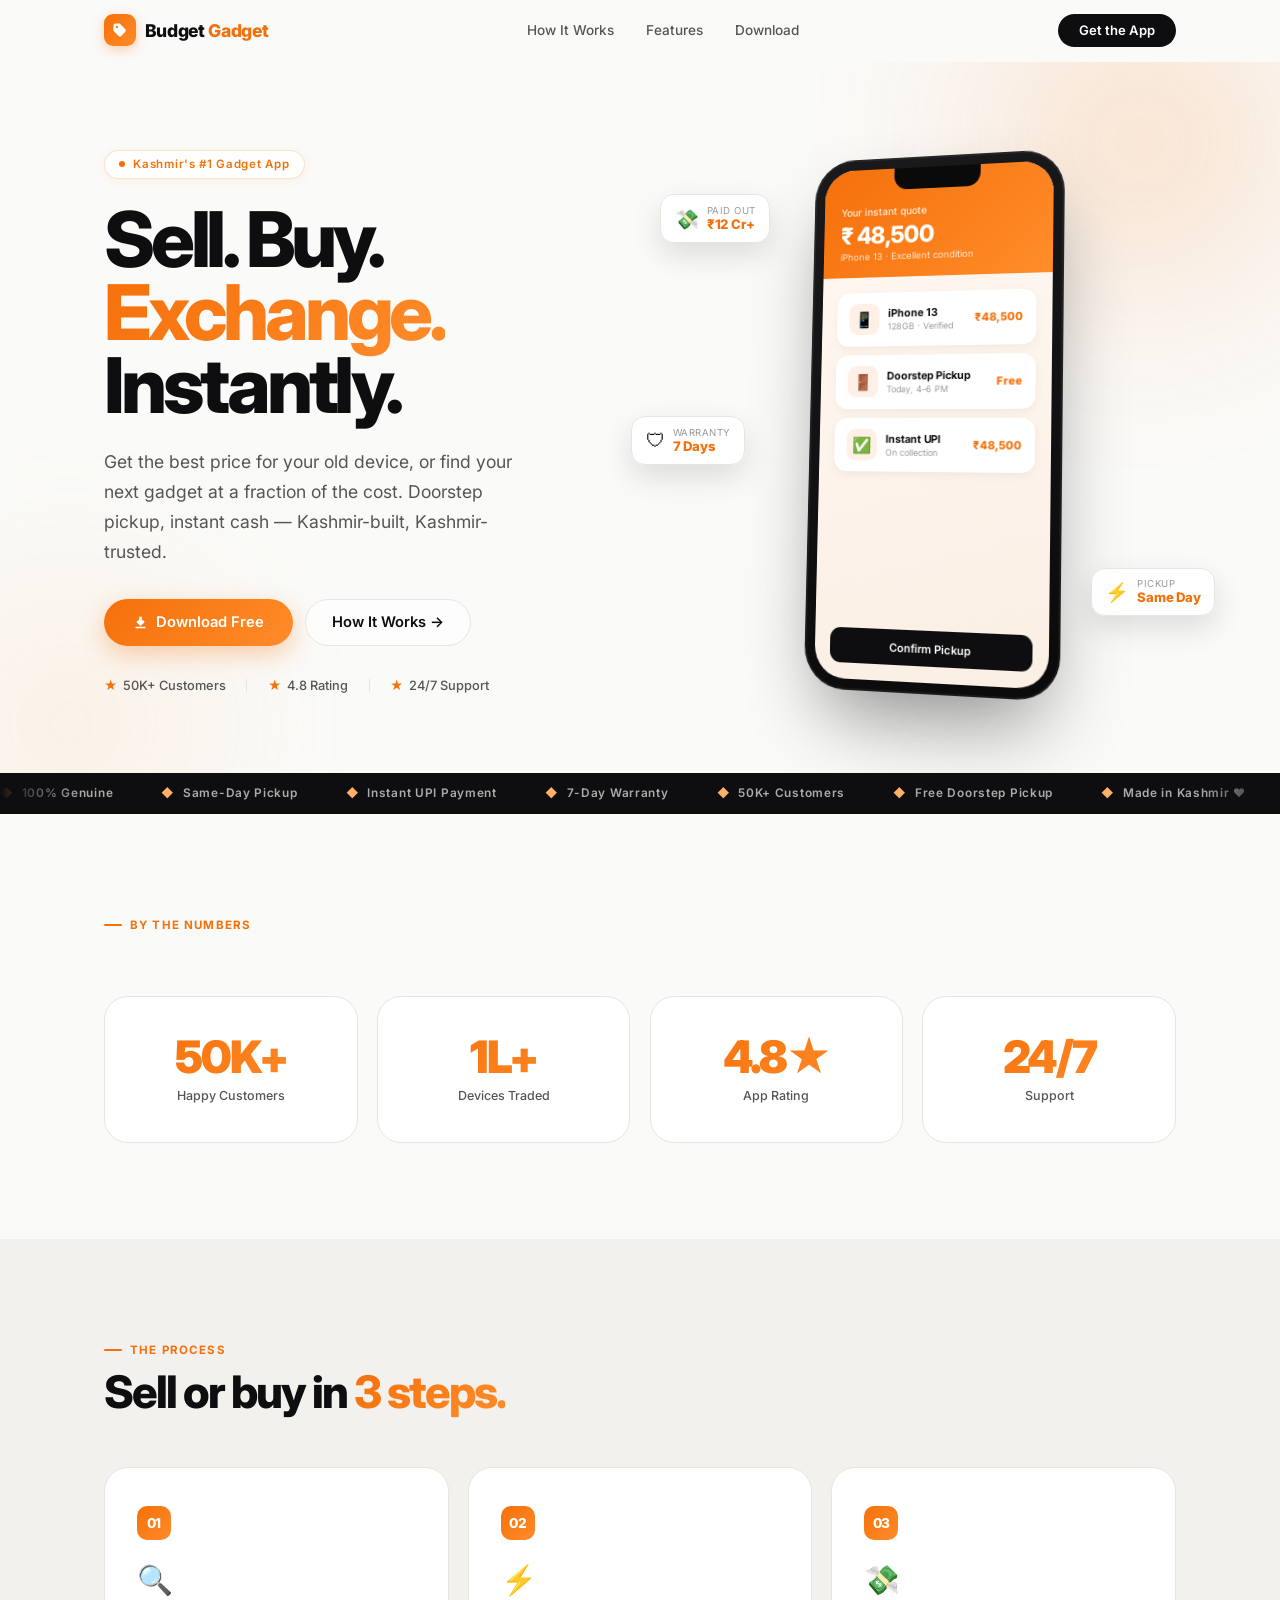
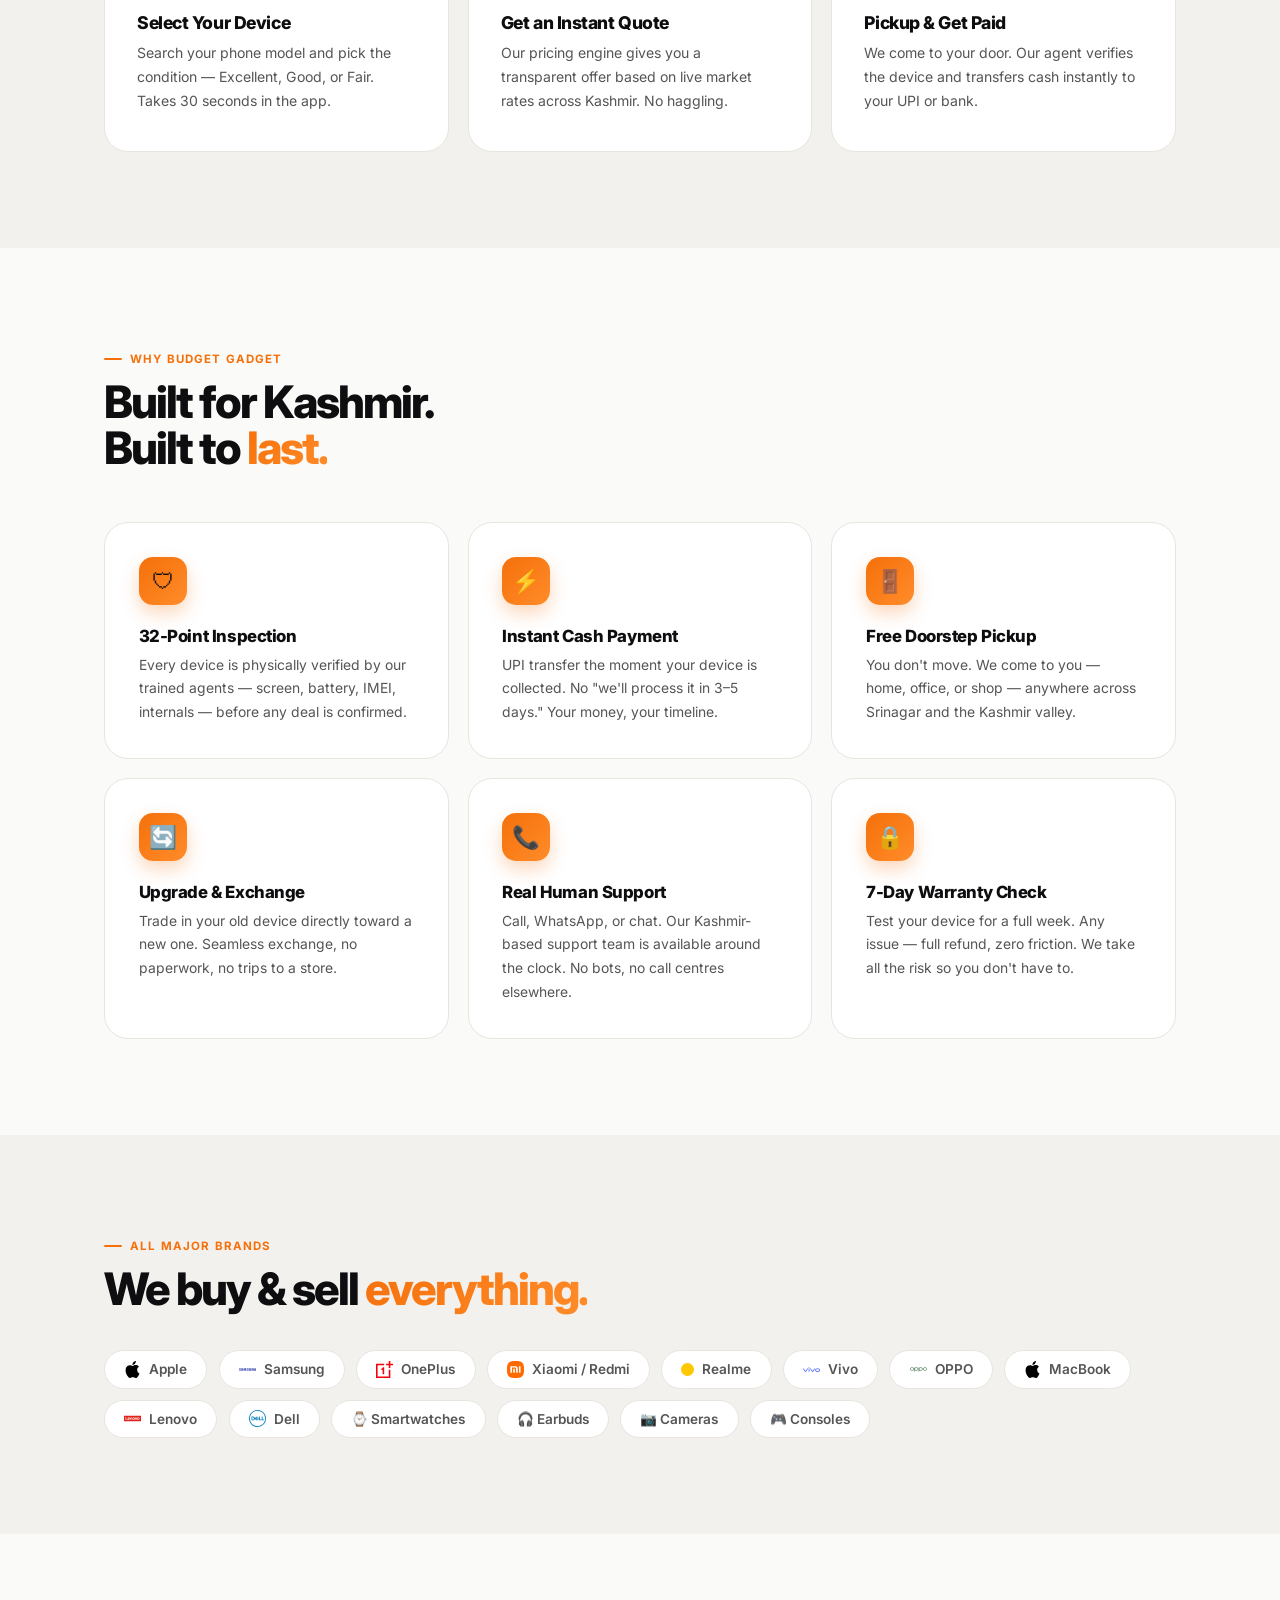
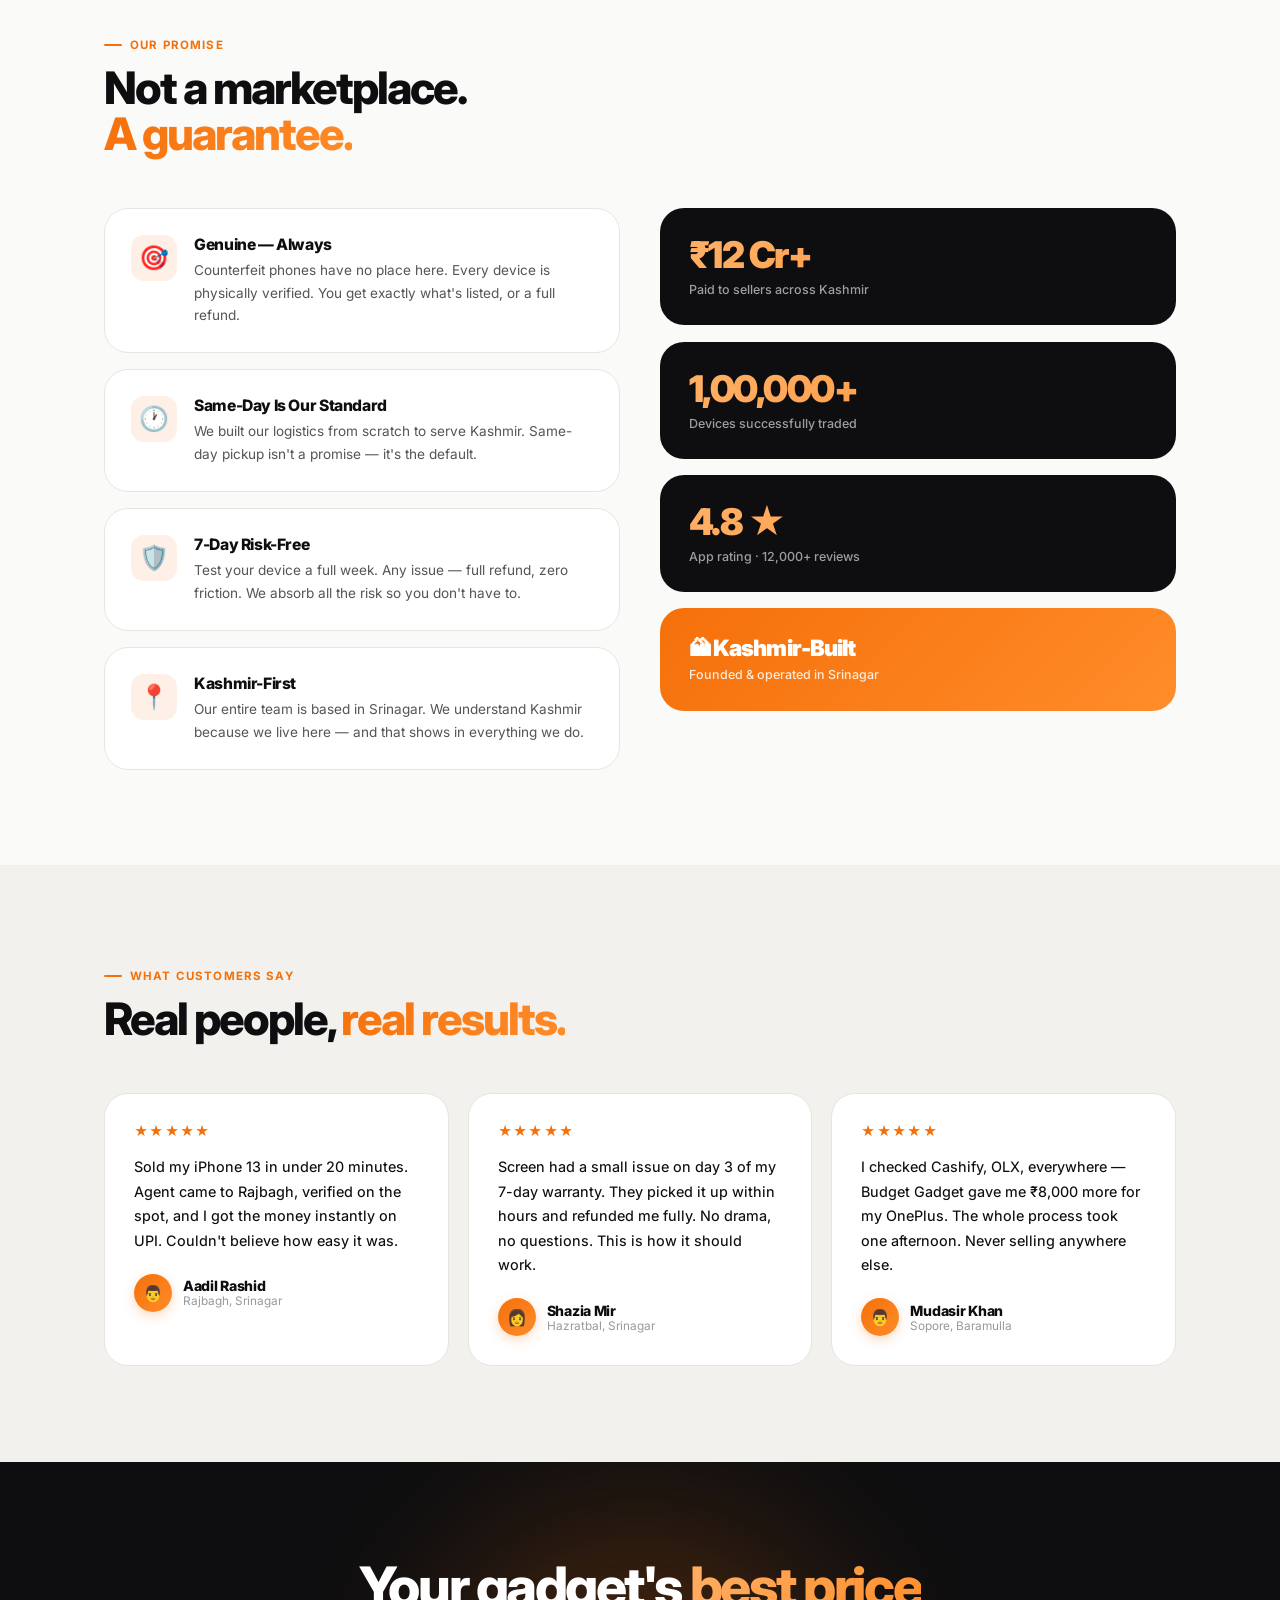
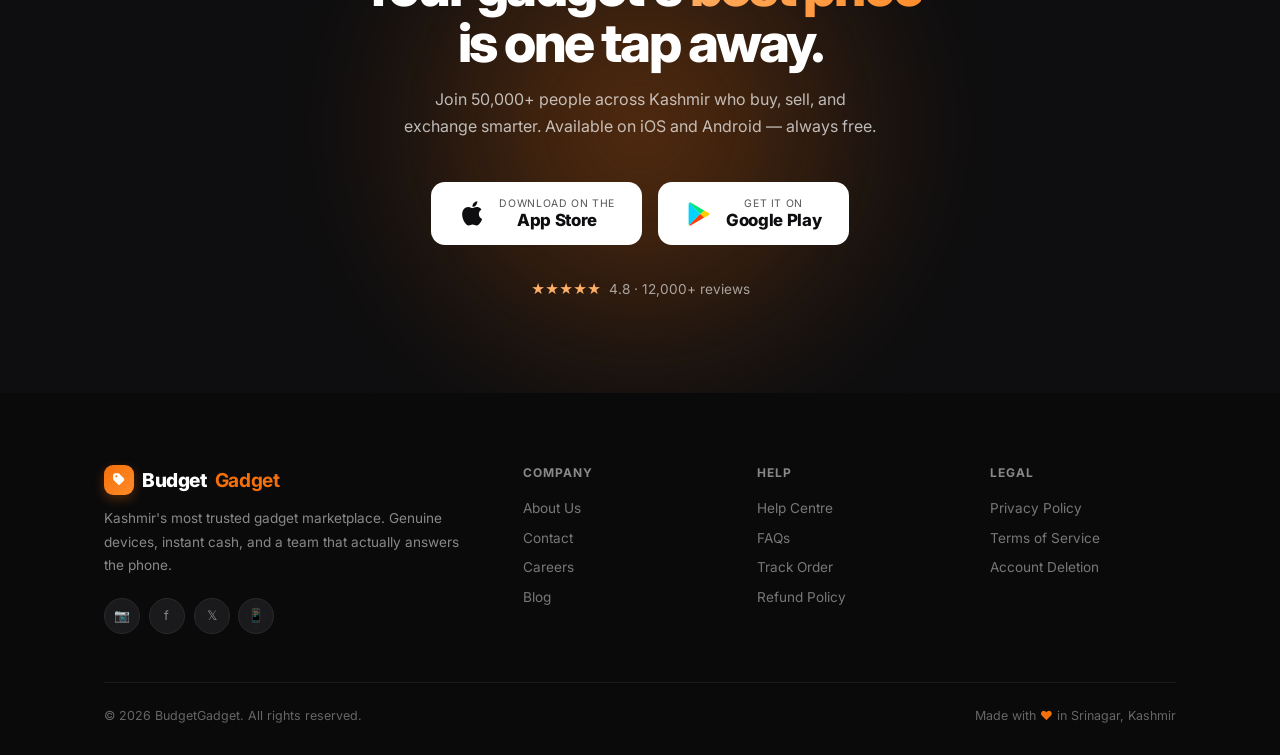
==== index.html @ bf1ef0fe "Add official brand logos to brands section Replace emoji with self-hosted Simple Icons SVGs (officia" ====
<!DOCTYPE html>
<html lang="en">
<head>
<meta charset="UTF-8">
<meta name="viewport" content="width=device-width, initial-scale=1.0">
<title>Budget Gadget — Kashmir's Gadget Marketplace</title>
<link rel="icon" type="image/svg+xml" href="images/logo.svg">
<link rel="preconnect" href="https://fonts.googleapis.com">
<link rel="preconnect" href="https://fonts.gstatic.com" crossorigin>
<link href="https://fonts.googleapis.com/css2?family=Inter:wght@400;500;600;700;800;900&display=swap" rel="stylesheet">
<style>
*,*::before,*::after{margin:0;padding:0;box-sizing:border-box}
:root{
  --o:#F5700A;
  --o2:#FF8C2A;
  --o3:#FFB066;
  --od:rgba(245,112,10,.1);
  --ob:rgba(245,112,10,.2);
  --bg:#FAFAF8;
  --bg2:#F3F1ED;
  --ink:#0E0E10;
  --mid:#555;
  --dim:#999;
  --line:#E8E5E0;
  --white:#fff;
  --r:16px;
  --r-lg:24px;
  --grad:linear-gradient(135deg,#F5700A 0%,#FF8C2A 100%);
  --ease:cubic-bezier(.16,1,.3,1);
}
html{scroll-behavior:smooth}
body{font-family:-apple-system,BlinkMacSystemFont,'Inter','SF Pro Display',sans-serif;background:var(--bg);color:var(--ink);-webkit-font-smoothing:antialiased;text-rendering:optimizeLegibility;overflow-x:hidden}

/* SCROLL PROGRESS */
.progress{position:fixed;top:0;left:0;height:2.5px;width:0;background:var(--grad);z-index:300;transition:width .1s linear}

/* NAV */
nav{position:sticky;top:0;z-index:100;background:rgba(250,250,248,.7);backdrop-filter:blur(20px) saturate(180%);-webkit-backdrop-filter:blur(20px) saturate(180%);border-bottom:1px solid transparent;padding:.85rem 0;transition:border-color .3s,background .3s}
nav.scrolled{border-bottom-color:var(--line);background:rgba(250,250,248,.85)}
.nw{max-width:1120px;margin:0 auto;padding:0 1.5rem;display:flex;align-items:center;justify-content:space-between}
.logo{display:flex;align-items:center;gap:.55rem;text-decoration:none}
.logo-box{width:32px;height:32px;background:var(--grad);border-radius:9px;display:flex;align-items:center;justify-content:center;box-shadow:0 4px 12px rgba(245,112,10,.3);transition:transform .4s var(--ease)}
.logo:hover .logo-box{transform:rotate(-10deg) scale(1.05)}
.logo-box svg{width:19px;height:19px;fill:#fff;fill-rule:evenodd}
.logo-name{font-size:1.1rem;font-weight:800;letter-spacing:-.02em;color:var(--ink)}
.logo-name b{color:var(--o);font-weight:800}
.nl{display:flex;align-items:center;gap:2rem}
.nl a{font-size:.85rem;font-weight:500;color:var(--mid);text-decoration:none;transition:color .2s;position:relative}
.nl a::after{content:'';position:absolute;left:0;bottom:-4px;width:0;height:2px;background:var(--o);border-radius:2px;transition:width .3s var(--ease)}
.nl a:hover{color:var(--ink)}
.nl a:hover::after{width:100%}
.nav-btn{font-size:.82rem;font-weight:600;padding:.55rem 1.3rem;border-radius:50px;background:var(--ink);color:#fff;text-decoration:none;transition:transform .25s var(--ease),box-shadow .25s}
.nav-btn:hover{transform:translateY(-2px);box-shadow:0 8px 20px rgba(0,0,0,.18)}

/* HERO */
.hero-section{position:relative;overflow:hidden}
.glow{position:absolute;border-radius:50%;filter:blur(80px);opacity:.5;z-index:0;pointer-events:none}
.glow-1{width:480px;height:480px;background:radial-gradient(circle,rgba(245,112,10,.45),transparent 70%);top:-160px;right:-100px;animation:float1 14s ease-in-out infinite}
.glow-2{width:380px;height:380px;background:radial-gradient(circle,rgba(255,176,102,.4),transparent 70%);bottom:-140px;left:-120px;animation:float2 18s ease-in-out infinite}
@keyframes float1{0%,100%{transform:translate(0,0)}50%{transform:translate(-40px,40px)}}
@keyframes float2{0%,100%{transform:translate(0,0)}50%{transform:translate(40px,-30px)}}
.hero{position:relative;z-index:1;max-width:1120px;margin:0 auto;padding:5.5rem 1.5rem 5rem;display:grid;grid-template-columns:1.05fr .95fr;gap:3rem;align-items:center}
.h-tag{display:inline-flex;align-items:center;gap:.5rem;font-size:.72rem;font-weight:600;letter-spacing:.06em;color:var(--o);background:rgba(255,255,255,.7);border:1px solid var(--ob);padding:.4rem .9rem;border-radius:50px;margin-bottom:1.6rem;backdrop-filter:blur(8px);box-shadow:0 2px 10px rgba(245,112,10,.08)}
.h-dot{width:6px;height:6px;border-radius:50%;background:var(--o);box-shadow:0 0 0 0 rgba(245,112,10,.5);animation:pulse 2s infinite}
@keyframes pulse{0%{box-shadow:0 0 0 0 rgba(245,112,10,.5)}70%{box-shadow:0 0 0 8px rgba(245,112,10,0)}100%{box-shadow:0 0 0 0 rgba(245,112,10,0)}}
h1{font-size:clamp(2.8rem,6vw,4.8rem);font-weight:800;letter-spacing:-.055em;line-height:.95;margin-bottom:1.5rem}
h1 .gr{background:var(--grad);-webkit-background-clip:text;background-clip:text;-webkit-text-fill-color:transparent}
.h-sub{font-size:1.1rem;color:var(--mid);line-height:1.7;max-width:430px;margin-bottom:2rem}
.h-btns{display:flex;gap:.8rem;flex-wrap:wrap}
.btn-p{display:inline-flex;align-items:center;gap:.5rem;font-size:.92rem;font-weight:600;padding:.85rem 1.8rem;border-radius:50px;background:var(--grad);color:#fff;text-decoration:none;box-shadow:0 8px 24px rgba(245,112,10,.32);transition:transform .25s var(--ease),box-shadow .25s}
.btn-p:hover{transform:translateY(-3px);box-shadow:0 14px 32px rgba(245,112,10,.42)}
.btn-s{display:inline-flex;align-items:center;gap:.5rem;font-size:.92rem;font-weight:600;padding:.85rem 1.6rem;border-radius:50px;background:rgba(255,255,255,.7);color:var(--ink);text-decoration:none;border:1px solid var(--line);transition:transform .25s var(--ease),border-color .25s}
.btn-s:hover{transform:translateY(-3px);border-color:var(--o)}
.h-trust{display:flex;align-items:center;gap:1.3rem;margin-top:2rem;flex-wrap:wrap}
.ht{font-size:.8rem;color:var(--mid);display:flex;align-items:center;gap:.35rem;font-weight:500}
.ht-star{color:var(--o)}
.ht-sep{width:1px;height:13px;background:var(--line)}

/* HERO PHONE */
.phone-wrap{position:relative;display:flex;justify-content:center;perspective:1200px}
.phone{position:relative;width:260px;height:540px;background:linear-gradient(160deg,#1a1a1c,#0a0a0b);border-radius:42px;padding:11px;box-shadow:0 40px 80px -20px rgba(0,0,0,.45),0 0 0 2px rgba(255,255,255,.06) inset;transform:rotateY(-14deg) rotateX(4deg);transition:transform .5s var(--ease)}
.phone-wrap:hover .phone{transform:rotateY(-6deg) rotateX(2deg)}
.phone-screen{width:100%;height:100%;background:linear-gradient(165deg,#FFF8F2,#FBEFE4);border-radius:32px;overflow:hidden;display:flex;flex-direction:column;position:relative}
.notch{position:absolute;top:0;left:50%;transform:translateX(-50%);width:90px;height:22px;background:#0a0a0b;border-radius:0 0 14px 14px;z-index:3}
.ps-top{padding:2.4rem 1.1rem 1rem;background:var(--grad);color:#fff}
.ps-hello{font-size:.65rem;opacity:.85;font-weight:500}
.ps-bal{font-size:1.5rem;font-weight:800;letter-spacing:-.03em;margin-top:.15rem}
.ps-sub{font-size:.6rem;opacity:.8;margin-top:.15rem}
.ps-body{padding:1rem;display:flex;flex-direction:column;gap:.6rem;flex:1}
.ps-card{background:#fff;border-radius:13px;padding:.7rem .8rem;display:flex;align-items:center;gap:.6rem;box-shadow:0 3px 10px rgba(0,0,0,.05)}
.ps-ico{width:32px;height:32px;border-radius:9px;background:var(--od);display:flex;align-items:center;justify-content:center;font-size:1rem;flex-shrink:0}
.ps-line{flex:1}
.ps-l1{font-size:.68rem;font-weight:700;letter-spacing:-.01em}
.ps-l2{font-size:.56rem;color:var(--dim);margin-top:1px}
.ps-amt{font-size:.7rem;font-weight:800;color:var(--o)}
.ps-btn{margin-top:auto;background:var(--ink);color:#fff;text-align:center;padding:.65rem;border-radius:11px;font-size:.7rem;font-weight:600}
/* floating chips */
.fchip{position:absolute;background:rgba(255,255,255,.9);backdrop-filter:blur(10px);border:1px solid var(--line);border-radius:14px;padding:.6rem .85rem;display:flex;align-items:center;gap:.5rem;box-shadow:0 12px 30px rgba(0,0,0,.12);z-index:2}
.fc-ico2{font-size:1.2rem}
.fc-lbl{font-size:.6rem;color:var(--dim);text-transform:uppercase;letter-spacing:.05em}
.fc-val{font-size:.82rem;font-weight:800;letter-spacing:-.02em;color:var(--o)}
.fchip-1{top:8%;left:-6%;animation:bob 5s ease-in-out infinite}
.fchip-2{bottom:14%;right:-8%;animation:bob 5s ease-in-out infinite .8s}
.fchip-3{bottom:42%;left:-12%;animation:bob 6s ease-in-out infinite 1.4s}
@keyframes bob{0%,100%{transform:translateY(0)}50%{transform:translateY(-10px)}}

/* MARQUEE STRIP */
.div-strip{background:var(--ink);padding:.85rem 0;overflow:hidden;position:relative}
.div-strip::before,.div-strip::after{content:'';position:absolute;top:0;width:80px;height:100%;z-index:2}
.div-strip::before{left:0;background:linear-gradient(90deg,var(--ink),transparent)}
.div-strip::after{right:0;background:linear-gradient(-90deg,var(--ink),transparent)}
.ds-inner{display:flex;gap:3rem;width:max-content;animation:mq 28s linear infinite}
.ds-item{font-size:.74rem;font-weight:600;letter-spacing:.06em;color:rgba(255,255,255,.65);white-space:nowrap;display:flex;align-items:center;gap:.5rem}
.ds-item b{color:var(--o3)}
@keyframes mq{from{transform:translateX(0)}to{transform:translateX(-50%)}}

/* SECTIONS */
.wrap{max-width:1120px;margin:0 auto;padding:0 1.5rem}
.section{padding:6rem 0}
.s-alt{background:var(--bg2)}
.s-label{font-size:.72rem;font-weight:700;letter-spacing:.1em;text-transform:uppercase;color:var(--o);display:inline-flex;align-items:center;gap:.5rem;margin-bottom:.8rem}
.s-label::before{content:'';width:18px;height:2px;background:var(--o);border-radius:2px}
h2{font-size:clamp(2rem,3.5vw,3rem);font-weight:800;letter-spacing:-.045em;line-height:1.03}
h2 .gr{background:var(--grad);-webkit-background-clip:text;background-clip:text;-webkit-text-fill-color:transparent}

/* HOW */
.how-grid{display:grid;grid-template-columns:repeat(3,1fr);gap:1.2rem;margin-top:3.2rem}
.how-cell{background:var(--white);padding:2.4rem 2rem;border-radius:var(--r-lg);border:1px solid var(--line);position:relative;overflow:hidden;transition:transform .4s var(--ease),box-shadow .4s}
.how-cell::after{content:'';position:absolute;inset:0;border-radius:var(--r-lg);padding:1px;background:var(--grad);-webkit-mask:linear-gradient(#fff 0 0) content-box,linear-gradient(#fff 0 0);-webkit-mask-composite:xor;mask-composite:exclude;opacity:0;transition:opacity .4s}
.how-cell:hover{transform:translateY(-6px);box-shadow:0 24px 50px -18px rgba(0,0,0,.18)}
.how-cell:hover::after{opacity:1}
.hc-num{font-size:.85rem;font-weight:800;color:#fff;background:var(--grad);width:34px;height:34px;border-radius:10px;display:flex;align-items:center;justify-content:center;margin-bottom:1.4rem;letter-spacing:-.02em}
.hc-ico{font-size:1.8rem;margin-bottom:.9rem;display:block}
.hc-title{font-size:1.1rem;font-weight:800;margin-bottom:.5rem;letter-spacing:-.025em}
.hc-desc{font-size:.88rem;color:var(--mid);line-height:1.7}

/* FEATURES */
.feat-grid{display:grid;grid-template-columns:repeat(3,1fr);gap:1.2rem;margin-top:3.2rem}
.feat-cell{background:var(--white);padding:2.1rem;border-radius:var(--r-lg);border:1px solid var(--line);transition:transform .4s var(--ease),box-shadow .4s,border-color .3s}
.feat-cell:hover{transform:translateY(-6px);box-shadow:0 24px 50px -18px rgba(0,0,0,.16);border-color:var(--ob)}
.fc-ico{width:48px;height:48px;border-radius:14px;background:var(--grad);display:flex;align-items:center;justify-content:center;font-size:1.4rem;margin-bottom:1.3rem;box-shadow:0 8px 18px rgba(245,112,10,.28);transition:transform .4s var(--ease)}
.feat-cell:hover .fc-ico{transform:scale(1.1) rotate(-6deg)}
.fc-title{font-size:1.05rem;font-weight:800;margin-bottom:.5rem;letter-spacing:-.025em}
.fc-desc{font-size:.87rem;color:var(--mid);line-height:1.7}

/* STATS */
.stats-row{display:grid;grid-template-columns:repeat(4,1fr);gap:1.2rem;margin-top:3.2rem}
.stat{background:var(--white);padding:2.4rem 1.5rem;text-align:center;border-radius:var(--r-lg);border:1px solid var(--line);transition:transform .4s var(--ease),box-shadow .4s}
.stat:hover{transform:translateY(-5px);box-shadow:0 20px 44px -18px rgba(0,0,0,.16)}
.stat-n{font-size:2.8rem;font-weight:900;letter-spacing:-.05em;background:var(--grad);-webkit-background-clip:text;background-clip:text;-webkit-text-fill-color:transparent;display:block;line-height:1}
.stat-l{font-size:.78rem;color:var(--mid);font-weight:500;margin-top:.5rem;display:block}

/* BRANDS */
.brands-wrap{display:flex;flex-wrap:wrap;gap:.7rem;margin-top:2.4rem}
.br{display:inline-flex;align-items:center;gap:.5rem;font-size:.85rem;font-weight:600;padding:.6rem 1.2rem;border-radius:50px;background:var(--white);border:1px solid var(--line);color:var(--mid);transition:transform .25s var(--ease),border-color .2s,color .2s,box-shadow .25s}
.br img{width:17px;height:17px;object-fit:contain;display:block}
.br-dot{width:13px;height:13px;border-radius:50%;display:inline-block;flex-shrink:0}
.br:hover{transform:translateY(-3px);border-color:var(--o);color:var(--o);box-shadow:0 8px 18px rgba(245,112,10,.15)}

/* PROMISE */
.promise-grid{display:grid;grid-template-columns:1fr 1fr;gap:2.5rem;align-items:start;margin-top:3.2rem}
.p-list{display:flex;flex-direction:column;gap:1rem}
.p-card{display:flex;gap:1.1rem;align-items:flex-start;background:var(--white);border:1px solid var(--line);border-radius:var(--r-lg);padding:1.6rem;transition:transform .35s var(--ease),box-shadow .35s,border-color .25s}
.p-card:hover{transform:translateX(6px);border-color:var(--ob);box-shadow:0 16px 36px -18px rgba(0,0,0,.16)}
.p-ico{font-size:1.5rem;flex-shrink:0;width:46px;height:46px;border-radius:13px;background:var(--od);display:flex;align-items:center;justify-content:center}
.p-title{font-size:.98rem;font-weight:800;margin-bottom:.35rem;letter-spacing:-.025em}
.p-desc{font-size:.85rem;color:var(--mid);line-height:1.65}
.metrics{display:flex;flex-direction:column;gap:1rem}
.metric{background:var(--ink);color:#fff;border-radius:var(--r-lg);padding:1.8rem 1.8rem;transition:transform .35s var(--ease),box-shadow .35s;position:relative;overflow:hidden}
.metric:hover{transform:translateY(-4px);box-shadow:0 24px 50px -18px rgba(0,0,0,.4)}
.mv{font-size:2.3rem;font-weight:900;letter-spacing:-.04em;line-height:1;background:linear-gradient(135deg,#FFB066,#FF8C2A);-webkit-background-clip:text;background-clip:text;-webkit-text-fill-color:transparent}
.ml{font-size:.78rem;color:rgba(255,255,255,.6);font-weight:500;margin-top:.5rem}
.metric.accent{background:var(--grad)}
.metric.accent .mv{-webkit-text-fill-color:#fff;color:#fff;font-size:1.4rem}
.metric.accent .ml{color:rgba(255,255,255,.85)}

/* TESTIMONIALS */
.test-grid{display:grid;grid-template-columns:repeat(3,1fr);gap:1.2rem;margin-top:3.2rem}
.tcard{background:var(--white);border:1px solid var(--line);border-radius:var(--r-lg);padding:1.8rem;transition:transform .4s var(--ease),box-shadow .4s,border-color .25s}
.tcard:hover{transform:translateY(-6px);box-shadow:0 24px 50px -18px rgba(0,0,0,.16);border-color:var(--ob)}
.t-stars{color:var(--o);font-size:.85rem;margin-bottom:1rem;letter-spacing:.1em}
.t-text{font-size:.9rem;color:var(--ink);line-height:1.7;margin-bottom:1.3rem;font-weight:450}
.t-auth{display:flex;align-items:center;gap:.7rem}
.t-av{width:38px;height:38px;border-radius:50%;background:var(--grad);display:flex;align-items:center;justify-content:center;font-size:1rem;flex-shrink:0;box-shadow:0 4px 12px rgba(245,112,10,.25)}
.t-name{font-size:.88rem;font-weight:800;letter-spacing:-.02em}
.t-loc{font-size:.74rem;color:var(--dim)}

/* CTA */
.cta-section{position:relative;background:var(--ink);padding:6rem 0;text-align:center;overflow:hidden}
.cta-glow{position:absolute;width:600px;height:600px;border-radius:50%;background:radial-gradient(circle,rgba(245,112,10,.35),transparent 70%);top:50%;left:50%;transform:translate(-50%,-50%);filter:blur(60px);z-index:0}
.cta-section .wrap{position:relative;z-index:1}
.cta-section h2{color:#fff;font-size:clamp(2.2rem,4.5vw,3.4rem)}
.cta-section h2 .gr{background:linear-gradient(135deg,#FFB066,#FF8C2A);-webkit-background-clip:text;background-clip:text;-webkit-text-fill-color:transparent}
.cta-section p{color:rgba(255,255,255,.7);margin:1rem auto 2.6rem;max-width:480px;font-size:1rem;line-height:1.7}
.dl-row{display:flex;justify-content:center;gap:1rem;flex-wrap:wrap}
.dl-b{display:inline-flex;align-items:center;gap:.8rem;background:#fff;border-radius:14px;padding:.95rem 1.7rem;text-decoration:none;color:var(--ink);transition:transform .3s var(--ease),box-shadow .3s}
.dl-b:hover{transform:translateY(-4px);box-shadow:0 16px 36px rgba(0,0,0,.3)}
.dl-ico{display:flex;align-items:center;justify-content:center}
.dl-ico svg{width:28px;height:28px;display:block}
.dl-sm{font-size:.65rem;color:var(--mid);text-transform:uppercase;letter-spacing:.06em}
.dl-lg{font-size:1.05rem;font-weight:800;letter-spacing:-.02em}
.cta-stars{margin-top:2.2rem;font-size:.85rem;color:rgba(255,255,255,.6)}
.cta-stars b{color:var(--o3)}

/* FOOTER */
footer{background:#0a0a0b;padding:4.5rem 0 2rem}
.footer-grid{display:grid;grid-template-columns:2fr 1fr 1fr 1fr;gap:3rem;margin-bottom:3rem}
.f-brand{font-size:1.2rem;font-weight:800;color:#fff;margin-bottom:.8rem;letter-spacing:-.02em;display:flex;align-items:center;gap:.5rem}
.f-brand b{color:var(--o)}
.f-mark{width:30px;height:30px;background:var(--grad);border-radius:9px;display:inline-flex;align-items:center;justify-content:center;box-shadow:0 4px 12px rgba(245,112,10,.3)}
.f-mark svg{width:17px;height:17px;fill:#fff;fill-rule:evenodd}
.f-tag{font-size:.85rem;color:#888;line-height:1.7;margin-bottom:1.3rem}
.socials{display:flex;gap:.55rem}
.soc{width:36px;height:36px;border-radius:50%;background:#1a1a1c;border:1px solid #2a2a2c;display:flex;align-items:center;justify-content:center;text-decoration:none;color:#888;font-size:.8rem;transition:transform .25s var(--ease),background .2s,color .2s}
.soc:hover{background:var(--grad);border-color:transparent;color:#fff;transform:translateY(-3px)}
.fcol h4{font-size:.75rem;font-weight:700;text-transform:uppercase;letter-spacing:.08em;color:#888;margin-bottom:1.1rem}
.fcol ul{list-style:none}
.fcol li{margin-bottom:.6rem}
.fcol a{font-size:.85rem;color:#777;text-decoration:none;transition:color .2s,padding-left .2s}
.fcol a:hover{color:var(--o);padding-left:3px}
.fbot{border-top:1px solid #1a1a1c;padding-top:1.6rem;display:flex;justify-content:space-between;align-items:center;font-size:.78rem;color:#666}
.fbot b{color:var(--o)}

/* BACK TOP */
.btt{position:fixed;bottom:1.5rem;right:1.5rem;width:44px;height:44px;border-radius:50%;background:var(--grad);color:#fff;border:none;cursor:pointer;display:flex;align-items:center;justify-content:center;opacity:0;visibility:hidden;transform:translateY(10px) scale(.9);transition:opacity .3s,transform .3s var(--ease);box-shadow:0 8px 20px rgba(245,112,10,.4);z-index:200}
.btt.v{opacity:1;visibility:visible;transform:translateY(0) scale(1)}
.btt:hover{transform:translateY(-3px) scale(1.05)}

/* SCROLL REVEAL */
.rv{opacity:0;transform:translateY(28px);transition:opacity .8s var(--ease),transform .8s var(--ease);will-change:opacity,transform}
.rv.in{opacity:1;transform:translateY(0)}
.rv-1.in{transition-delay:.06s}.rv-2.in{transition-delay:.12s}.rv-3.in{transition-delay:.18s}.rv-4.in{transition-delay:.24s}.rv-5.in{transition-delay:.3s}.rv-6.in{transition-delay:.36s}

/* RESPONSIVE */
@media(max-width:900px){
  .hero{grid-template-columns:1fr;gap:3.5rem;text-align:center;padding-top:4rem}
  .h-tag{margin-left:auto;margin-right:auto}
  .h-sub{margin-left:auto;margin-right:auto}
  .h-btns,.h-trust{justify-content:center}
  .phone-wrap{order:-1}
  .how-grid,.feat-grid{grid-template-columns:1fr}
  .stats-row{grid-template-columns:repeat(2,1fr)}
  .promise-grid{grid-template-columns:1fr}
  .test-grid{grid-template-columns:1fr}
  .footer-grid{grid-template-columns:1fr 1fr;gap:2rem}
  .fbot{flex-direction:column;gap:.6rem;text-align:center}
  .nl{display:none}
  .fchip-3{display:none}
}
@media(max-width:480px){
  .stats-row{grid-template-columns:1fr 1fr}
  .footer-grid{grid-template-columns:1fr}
  .dl-row{flex-direction:column;align-items:center}
  .fchip-1{left:-2%}.fchip-2{right:-2%}
}
@media(prefers-reduced-motion:reduce){
  .rv{opacity:1!important;transform:none!important;transition:none!important}
  .ds-inner,.glow-1,.glow-2,.fchip-1,.fchip-2,.fchip-3,.h-dot{animation:none!important}
  html{scroll-behavior:auto}
  *{transition-duration:.01ms!important}
}
</style>
</head>
<body>

<div class="progress" id="progress"></div>

<!-- NAV -->
<nav id="nav">
  <div class="nw">
    <a href="#" class="logo">
      <div class="logo-box">
        <svg viewBox="0 0 32 32"><path d="M15 4H8a4 4 0 0 0-4 4v7a3 3 0 0 0 .88 2.12l8 8a3 3 0 0 0 4.24 0l7-7a3 3 0 0 0 0-4.24l-8-8A3 3 0 0 0 15 4Zm-5 8a2 2 0 1 1 0-4 2 2 0 0 1 0 4Z"/></svg>
      </div>
      <span class="logo-name">Budget <b>Gadget</b></span>
    </a>
    <div class="nl">
      <a href="#how">How It Works</a>
      <a href="#features">Features</a>
      <a href="#download">Download</a>
    </div>
    <a href="#download" class="nav-btn">Get the App</a>
  </div>
</nav>

<!-- HERO -->
<div class="hero-section">
  <div class="glow glow-1"></div>
  <div class="glow glow-2"></div>
  <div class="hero">
    <div>
      <div class="h-tag hero-in"><span class="h-dot"></span>Kashmir's #1 Gadget App</div>
      <h1 class="hero-in">Sell. Buy.<br><span class="gr">Exchange.</span><br>Instantly.</h1>
      <p class="h-sub hero-in">Get the best price for your old device, or find your next gadget at a fraction of the cost. Doorstep pickup, instant cash — Kashmir-built, Kashmir-trusted.</p>
      <div class="h-btns hero-in">
        <a href="#download" class="btn-p">
          <svg width="15" height="15" viewBox="0 0 24 24" fill="none" stroke="currentColor" stroke-width="2.5" stroke-linecap="round"><path d="M12 16l-5-5 1.4-1.4 2.6 2.6V4h2v8.2l2.6-2.6L17 11l-5 5z"/><path d="M5 20h14"/></svg>
          Download Free
        </a>
        <a href="#how" class="btn-s">How It Works →</a>
      </div>
      <div class="h-trust hero-in">
        <div class="ht"><span class="ht-star">★</span> 50K+ Customers</div>
        <div class="ht-sep"></div>
        <div class="ht"><span class="ht-star">★</span> 4.8 Rating</div>
        <div class="ht-sep"></div>
        <div class="ht"><span class="ht-star">★</span> 24/7 Support</div>
      </div>
    </div>
    <div class="phone-wrap hero-in">
      <div class="fchip fchip-1">
        <span class="fc-ico2">💸</span>
        <div><div class="fc-lbl">Paid Out</div><div class="fc-val">₹12 Cr+</div></div>
      </div>
      <div class="fchip fchip-2">
        <span class="fc-ico2">⚡</span>
        <div><div class="fc-lbl">Pickup</div><div class="fc-val">Same Day</div></div>
      </div>
      <div class="fchip fchip-3">
        <span class="fc-ico2">🛡</span>
        <div><div class="fc-lbl">Warranty</div><div class="fc-val">7 Days</div></div>
      </div>
      <div class="phone">
        <div class="phone-screen">
          <div class="notch"></div>
          <div class="ps-top">
            <div class="ps-hello">Your instant quote</div>
            <div class="ps-bal">₹ 48,500</div>
            <div class="ps-sub">iPhone 13 · Excellent condition</div>
          </div>
          <div class="ps-body">
            <div class="ps-card">
              <div class="ps-ico">📱</div>
              <div class="ps-line"><div class="ps-l1">iPhone 13</div><div class="ps-l2">128GB · Verified</div></div>
              <div class="ps-amt">₹48,500</div>
            </div>
            <div class="ps-card">
              <div class="ps-ico">🚪</div>
              <div class="ps-line"><div class="ps-l1">Doorstep Pickup</div><div class="ps-l2">Today, 4–6 PM</div></div>
              <div class="ps-amt">Free</div>
            </div>
            <div class="ps-card">
              <div class="ps-ico">✅</div>
              <div class="ps-line"><div class="ps-l1">Instant UPI</div><div class="ps-l2">On collection</div></div>
              <div class="ps-amt">₹48,500</div>
            </div>
            <div class="ps-btn">Confirm Pickup</div>
          </div>
        </div>
      </div>
    </div>
  </div>
</div>

<!-- MARQUEE -->
<div class="div-strip">
  <div class="ds-inner">
    <span class="ds-item"><b>◆</b> 100% Genuine</span>
    <span class="ds-item"><b>◆</b> Same-Day Pickup</span>
    <span class="ds-item"><b>◆</b> Instant UPI Payment</span>
    <span class="ds-item"><b>◆</b> 7-Day Warranty</span>
    <span class="ds-item"><b>◆</b> 50K+ Customers</span>
    <span class="ds-item"><b>◆</b> Free Doorstep Pickup</span>
    <span class="ds-item"><b>◆</b> Made in Kashmir ♥</span>
    <span class="ds-item"><b>◆</b> 32-Point Inspection</span>
    <span class="ds-item"><b>◆</b> 100% Genuine</span>
    <span class="ds-item"><b>◆</b> Same-Day Pickup</span>
    <span class="ds-item"><b>◆</b> Instant UPI Payment</span>
    <span class="ds-item"><b>◆</b> 7-Day Warranty</span>
    <span class="ds-item"><b>◆</b> 50K+ Customers</span>
    <span class="ds-item"><b>◆</b> Free Doorstep Pickup</span>
    <span class="ds-item"><b>◆</b> Made in Kashmir ♥</span>
    <span class="ds-item"><b>◆</b> 32-Point Inspection</span>
  </div>
</div>

<!-- STATS -->
<section class="section">
  <div class="wrap">
    <span class="s-label rv">By the Numbers</span>
    <div class="stats-row">
      <div class="stat"><span class="stat-n" data-count="50" data-suffix="K+">0</span><span class="stat-l">Happy Customers</span></div>
      <div class="stat"><span class="stat-n" data-count="1" data-suffix="L+">0</span><span class="stat-l">Devices Traded</span></div>
      <div class="stat"><span class="stat-n" data-count="4.8" data-suffix="★">0</span><span class="stat-l">App Rating</span></div>
      <div class="stat"><span class="stat-n">24/7</span><span class="stat-l">Support</span></div>
    </div>
  </div>
</section>

<!-- HOW IT WORKS -->
<section class="section s-alt" id="how">
  <div class="wrap">
    <span class="s-label rv">The Process</span>
    <h2 class="rv">Sell or buy in <span class="gr">3 steps.</span></h2>
    <div class="how-grid">
      <div class="how-cell">
        <div class="hc-num">01</div>
        <span class="hc-ico">🔍</span>
        <h3 class="hc-title">Select Your Device</h3>
        <p class="hc-desc">Search your phone model and pick the condition — Excellent, Good, or Fair. Takes 30 seconds in the app.</p>
      </div>
      <div class="how-cell">
        <div class="hc-num">02</div>
        <span class="hc-ico">⚡</span>
        <h3 class="hc-title">Get an Instant Quote</h3>
        <p class="hc-desc">Our pricing engine gives you a transparent offer based on live market rates across Kashmir. No haggling.</p>
      </div>
      <div class="how-cell">
        <div class="hc-num">03</div>
        <span class="hc-ico">💸</span>
        <h3 class="hc-title">Pickup & Get Paid</h3>
        <p class="hc-desc">We come to your door. Our agent verifies the device and transfers cash instantly to your UPI or bank.</p>
      </div>
    </div>
  </div>
</section>

<!-- FEATURES -->
<section class="section" id="features">
  <div class="wrap">
    <span class="s-label rv">Why Budget Gadget</span>
    <h2 class="rv">Built for Kashmir.<br>Built to <span class="gr">last.</span></h2>
    <div class="feat-grid">
      <div class="feat-cell">
        <div class="fc-ico">🛡</div>
        <h3 class="fc-title">32-Point Inspection</h3>
        <p class="fc-desc">Every device is physically verified by our trained agents — screen, battery, IMEI, internals — before any deal is confirmed.</p>
      </div>
      <div class="feat-cell">
        <div class="fc-ico">⚡</div>
        <h3 class="fc-title">Instant Cash Payment</h3>
        <p class="fc-desc">UPI transfer the moment your device is collected. No "we'll process it in 3–5 days." Your money, your timeline.</p>
      </div>
      <div class="feat-cell">
        <div class="fc-ico">🚪</div>
        <h3 class="fc-title">Free Doorstep Pickup</h3>
        <p class="fc-desc">You don't move. We come to you — home, office, or shop — anywhere across Srinagar and the Kashmir valley.</p>
      </div>
      <div class="feat-cell">
        <div class="fc-ico">🔄</div>
        <h3 class="fc-title">Upgrade & Exchange</h3>
        <p class="fc-desc">Trade in your old device directly toward a new one. Seamless exchange, no paperwork, no trips to a store.</p>
      </div>
      <div class="feat-cell">
        <div class="fc-ico">📞</div>
        <h3 class="fc-title">Real Human Support</h3>
        <p class="fc-desc">Call, WhatsApp, or chat. Our Kashmir-based support team is available around the clock. No bots, no call centres elsewhere.</p>
      </div>
      <div class="feat-cell">
        <div class="fc-ico">🔒</div>
        <h3 class="fc-title">7-Day Warranty Check</h3>
        <p class="fc-desc">Test your device for a full week. Any issue — full refund, zero friction. We take all the risk so you don't have to.</p>
      </div>
    </div>
  </div>
</section>

<!-- BRANDS -->
<section class="section s-alt">
  <div class="wrap">
    <span class="s-label rv">All Major Brands</span>
    <h2 class="rv">We buy &amp; sell <span class="gr">everything.</span></h2>
    <div class="brands-wrap">
      <div class="br"><img src="images/brands/apple.svg" alt="" loading="lazy"> Apple</div>
      <div class="br"><img src="images/brands/samsung.svg" alt="" loading="lazy"> Samsung</div>
      <div class="br"><img src="images/brands/oneplus.svg" alt="" loading="lazy"> OnePlus</div>
      <div class="br"><img src="images/brands/xiaomi.svg" alt="" loading="lazy"> Xiaomi / Redmi</div>
      <div class="br"><span class="br-dot" style="background:#FFC700"></span> Realme</div>
      <div class="br"><img src="images/brands/vivo.svg" alt="" loading="lazy"> Vivo</div>
      <div class="br"><img src="images/brands/oppo.svg" alt="" loading="lazy"> OPPO</div>
      <div class="br"><img src="images/brands/apple.svg" alt="" loading="lazy"> MacBook</div>
      <div class="br"><img src="images/brands/lenovo.svg" alt="" loading="lazy"> Lenovo</div>
      <div class="br"><img src="images/brands/dell.svg" alt="" loading="lazy"> Dell</div>
      <div class="br">⌚ Smartwatches</div>
      <div class="br">🎧 Earbuds</div>
      <div class="br">📷 Cameras</div>
      <div class="br">🎮 Consoles</div>
    </div>
  </div>
</section>

<!-- PROMISE -->
<section class="section">
  <div class="wrap">
    <span class="s-label rv">Our Promise</span>
    <h2 class="rv">Not a marketplace.<br><span class="gr">A guarantee.</span></h2>
    <div class="promise-grid">
      <div class="p-list">
        <div class="p-card rv rv-1">
          <div class="p-ico">🎯</div>
          <div>
            <div class="p-title">Genuine — Always</div>
            <div class="p-desc">Counterfeit phones have no place here. Every device is physically verified. You get exactly what's listed, or a full refund.</div>
          </div>
        </div>
        <div class="p-card rv rv-2">
          <div class="p-ico">🕐</div>
          <div>
            <div class="p-title">Same-Day Is Our Standard</div>
            <div class="p-desc">We built our logistics from scratch to serve Kashmir. Same-day pickup isn't a promise — it's the default.</div>
          </div>
        </div>
        <div class="p-card rv rv-3">
          <div class="p-ico">🛡️</div>
          <div>
            <div class="p-title">7-Day Risk-Free</div>
            <div class="p-desc">Test your device a full week. Any issue — full refund, zero friction. We absorb all the risk so you don't have to.</div>
          </div>
        </div>
        <div class="p-card rv rv-4">
          <div class="p-ico">📍</div>
          <div>
            <div class="p-title">Kashmir-First</div>
            <div class="p-desc">Our entire team is based in Srinagar. We understand Kashmir because we live here — and that shows in everything we do.</div>
          </div>
        </div>
      </div>
      <div class="metrics">
        <div class="metric rv rv-1">
          <div class="mv">₹12 Cr+</div>
          <div class="ml">Paid to sellers across Kashmir</div>
        </div>
        <div class="metric rv rv-2">
          <div class="mv">1,00,000+</div>
          <div class="ml">Devices successfully traded</div>
        </div>
        <div class="metric rv rv-3">
          <div class="mv">4.8 ★</div>
          <div class="ml">App rating · 12,000+ reviews</div>
        </div>
        <div class="metric accent rv rv-4">
          <div class="mv">🏔 Kashmir-Built</div>
          <div class="ml">Founded & operated in Srinagar</div>
        </div>
      </div>
    </div>
  </div>
</section>

<!-- TESTIMONIALS -->
<section class="section s-alt">
  <div class="wrap">
    <span class="s-label rv">What Customers Say</span>
    <h2 class="rv">Real people, <span class="gr">real results.</span></h2>
    <div class="test-grid">
      <div class="tcard">
        <div class="t-stars">★★★★★</div>
        <p class="t-text">Sold my iPhone 13 in under 20 minutes. Agent came to Rajbagh, verified on the spot, and I got the money instantly on UPI. Couldn't believe how easy it was.</p>
        <div class="t-auth">
          <div class="t-av">👨</div>
          <div>
            <div class="t-name">Aadil Rashid</div>
            <div class="t-loc">Rajbagh, Srinagar</div>
          </div>
        </div>
      </div>
      <div class="tcard">
        <div class="t-stars">★★★★★</div>
        <p class="t-text">Screen had a small issue on day 3 of my 7-day warranty. They picked it up within hours and refunded me fully. No drama, no questions. This is how it should work.</p>
        <div class="t-auth">
          <div class="t-av">👩</div>
          <div>
            <div class="t-name">Shazia Mir</div>
            <div class="t-loc">Hazratbal, Srinagar</div>
          </div>
        </div>
      </div>
      <div class="tcard">
        <div class="t-stars">★★★★★</div>
        <p class="t-text">I checked Cashify, OLX, everywhere — Budget Gadget gave me ₹8,000 more for my OnePlus. The whole process took one afternoon. Never selling anywhere else.</p>
        <div class="t-auth">
          <div class="t-av">👨</div>
          <div>
            <div class="t-name">Mudasir Khan</div>
            <div class="t-loc">Sopore, Baramulla</div>
          </div>
        </div>
      </div>
    </div>
  </div>
</section>

<!-- DOWNLOAD CTA -->
<section class="cta-section" id="download">
  <div class="cta-glow"></div>
  <div class="wrap">
    <h2 class="rv">Your gadget's <span class="gr">best price</span><br>is one tap away.</h2>
    <p class="rv">Join 50,000+ people across Kashmir who buy, sell, and exchange smarter. Available on iOS and Android — always free.</p>
    <div class="dl-row rv">
      <a href="#" class="dl-b">
        <span class="dl-ico"><svg viewBox="0 0 24 24" fill="currentColor"><path d="M17.05 12.04c-.03-2.66 2.17-3.93 2.27-4-1.24-1.81-3.17-2.06-3.85-2.09-1.64-.16-3.2.96-4.03.96-.83 0-2.11-.94-3.47-.91-1.79.03-3.44 1.04-4.36 2.64-1.86 3.23-.48 8.01 1.33 10.63.88 1.28 1.93 2.72 3.31 2.67 1.33-.05 1.83-.86 3.44-.86 1.6 0 2.06.86 3.47.83 1.43-.03 2.34-1.31 3.22-2.6 1.01-1.49 1.43-2.94 1.45-3.01-.03-.01-2.78-1.07-2.81-4.25zM14.6 4.42c.73-.89 1.22-2.12 1.09-3.35-1.05.04-2.32.7-3.07 1.58-.67.78-1.26 2.03-1.1 3.23 1.17.09 2.36-.59 3.08-1.46z"/></svg></span>
        <div>
          <div class="dl-sm">Download on the</div>
          <div class="dl-lg">App Store</div>
        </div>
      </a>
      <a href="#" class="dl-b">
        <span class="dl-ico"><svg viewBox="0 0 24 24"><path fill="#00D3FF" d="M3.6 2.4c-.3.3-.5.7-.5 1.3v16.6c0 .6.2 1 .5 1.3l.1.1L13 12.1v-.2L3.7 2.3z"/><path fill="#FFCE00" d="M16.3 15.2 13 12.1v-.2l3.3-3.1.1.1 3.7 2.1c1.1.6 1.1 1.6 0 2.2l-3.8 2z"/><path fill="#FF3D00" d="M16.4 15.1 13 12 3.6 21.6c.4.4 1 .4 1.6.1l11.2-6.6"/><path fill="#00E676" d="M16.4 8.9 5.2 2.3c-.6-.3-1.2-.3-1.6.1L13 12z"/></svg></span>
        <div>
          <div class="dl-sm">Get it on</div>
          <div class="dl-lg">Google Play</div>
        </div>
      </a>
    </div>
    <div class="cta-stars rv"><b>★★★★★</b> &nbsp;4.8 · 12,000+ reviews</div>
  </div>
</section>

<!-- FOOTER -->
<footer>
  <div class="wrap">
    <div class="footer-grid">
      <div>
        <div class="f-brand">
          <span class="f-mark">
            <svg viewBox="0 0 32 32"><path d="M15 4H8a4 4 0 0 0-4 4v7a3 3 0 0 0 .88 2.12l8 8a3 3 0 0 0 4.24 0l7-7a3 3 0 0 0 0-4.24l-8-8A3 3 0 0 0 15 4Zm-5 8a2 2 0 1 1 0-4 2 2 0 0 1 0 4Z"/></svg>
          </span>
          Budget <b>Gadget</b>
        </div>
        <p class="f-tag">Kashmir's most trusted gadget marketplace. Genuine devices, instant cash, and a team that actually answers the phone.</p>
        <div class="socials">
          <a href="https://instagram.com/budget_gadget_sxr" target="_blank" class="soc">📷</a>
          <a href="#" class="soc">f</a>
          <a href="#" class="soc">𝕏</a>
          <a href="#" class="soc">📱</a>
        </div>
      </div>
      <div class="fcol">
        <h4>Company</h4>
        <ul>
          <li><a href="about.html">About Us</a></li>
          <li><a href="contact.html">Contact</a></li>
          <li><a href="#">Careers</a></li>
          <li><a href="#">Blog</a></li>
        </ul>
      </div>
      <div class="fcol">
        <h4>Help</h4>
        <ul>
          <li><a href="help.html">Help Centre</a></li>
          <li><a href="faq.html">FAQs</a></li>
          <li><a href="track-order.html">Track Order</a></li>
          <li><a href="refund.html">Refund Policy</a></li>
        </ul>
      </div>
      <div class="fcol">
        <h4>Legal</h4>
        <ul>
          <li><a href="privacy.html">Privacy Policy</a></li>
          <li><a href="terms.html">Terms of Service</a></li>
          <li><a href="#">Account Deletion</a></li>
        </ul>
      </div>
    </div>
    <div class="fbot">
      <span>© 2026 BudgetGadget. All rights reserved.</span>
      <span>Made with <b>♥</b> in Srinagar, Kashmir</span>
    </div>
  </div>
</footer>

<button class="btt" id="btt" aria-label="Back to top" onclick="window.scrollTo({top:0,behavior:'smooth'})">
  <svg width="14" height="14" viewBox="0 0 24 24" fill="none" stroke="currentColor" stroke-width="3" stroke-linecap="round"><polyline points="18 15 12 9 6 15"/></svg>
</button>

<script>
(function(){
  var reduced = window.matchMedia('(prefers-reduced-motion: reduce)').matches;
  var nav = document.getElementById('nav');
  var btt = document.getElementById('btt');
  var progress = document.getElementById('progress');

  function onScroll(){
    var y = window.scrollY;
    nav.classList.toggle('scrolled', y > 10);
    btt.classList.toggle('v', y > 500);
    var h = document.documentElement.scrollHeight - window.innerHeight;
    progress.style.width = (h > 0 ? (y / h) * 100 : 0) + '%';
  }
  window.addEventListener('scroll', onScroll, {passive:true});
  onScroll();

  // Hero entrance
  requestAnimationFrame(function(){
    document.querySelectorAll('.hero-in').forEach(function(el,i){
      el.style.transition = 'opacity .8s var(--ease) ' + (i*0.08) + 's, transform .8s var(--ease) ' + (i*0.08) + 's';
      el.classList.add('in');
    });
  });
  // give hero-in a starting hidden state via inline (so no FOUC handled in CSS below)

  if (reduced || !('IntersectionObserver' in window)) {
    document.querySelectorAll('.rv').forEach(function(el){ el.classList.add('in'); });
    runCounters();
    return;
  }

  var io = new IntersectionObserver(function(entries){
    entries.forEach(function(entry){
      if (entry.isIntersecting){ entry.target.classList.add('in'); io.unobserve(entry.target); }
    });
  }, { threshold: 0.15, rootMargin: '0px 0px -40px 0px' });
  document.querySelectorAll('.rv').forEach(function(el){ io.observe(el); });

  // Animated counters
  var counted = false;
  function runCounters(){
    if (counted) return; counted = true;
    document.querySelectorAll('[data-count]').forEach(function(el){
      var target = parseFloat(el.getAttribute('data-count'));
      var suffix = el.getAttribute('data-suffix') || '';
      var decimals = (target % 1 !== 0) ? 1 : 0;
      var start = null, dur = 1400;
      function step(ts){
        if (!start) start = ts;
        var p = Math.min((ts - start) / dur, 1);
        var eased = 1 - Math.pow(1 - p, 3);
        el.textContent = (target * eased).toFixed(decimals) + suffix;
        if (p < 1) requestAnimationFrame(step);
        else el.textContent = target.toFixed(decimals) + suffix;
      }
      requestAnimationFrame(step);
    });
  }
  var statSection = document.querySelector('.stats-row');
  if (statSection){
    var cio = new IntersectionObserver(function(entries){
      entries.forEach(function(e){ if(e.isIntersecting){ runCounters(); cio.disconnect(); } });
    }, { threshold: 0.4 });
    cio.observe(statSection);
  }
})();
</script>
<style>.hero-in{opacity:0;transform:translateY(18px)}.hero-in.in{opacity:1;transform:translateY(0)}@media(prefers-reduced-motion:reduce){.hero-in{opacity:1!important;transform:none!important}}</style>
</body>
</html>
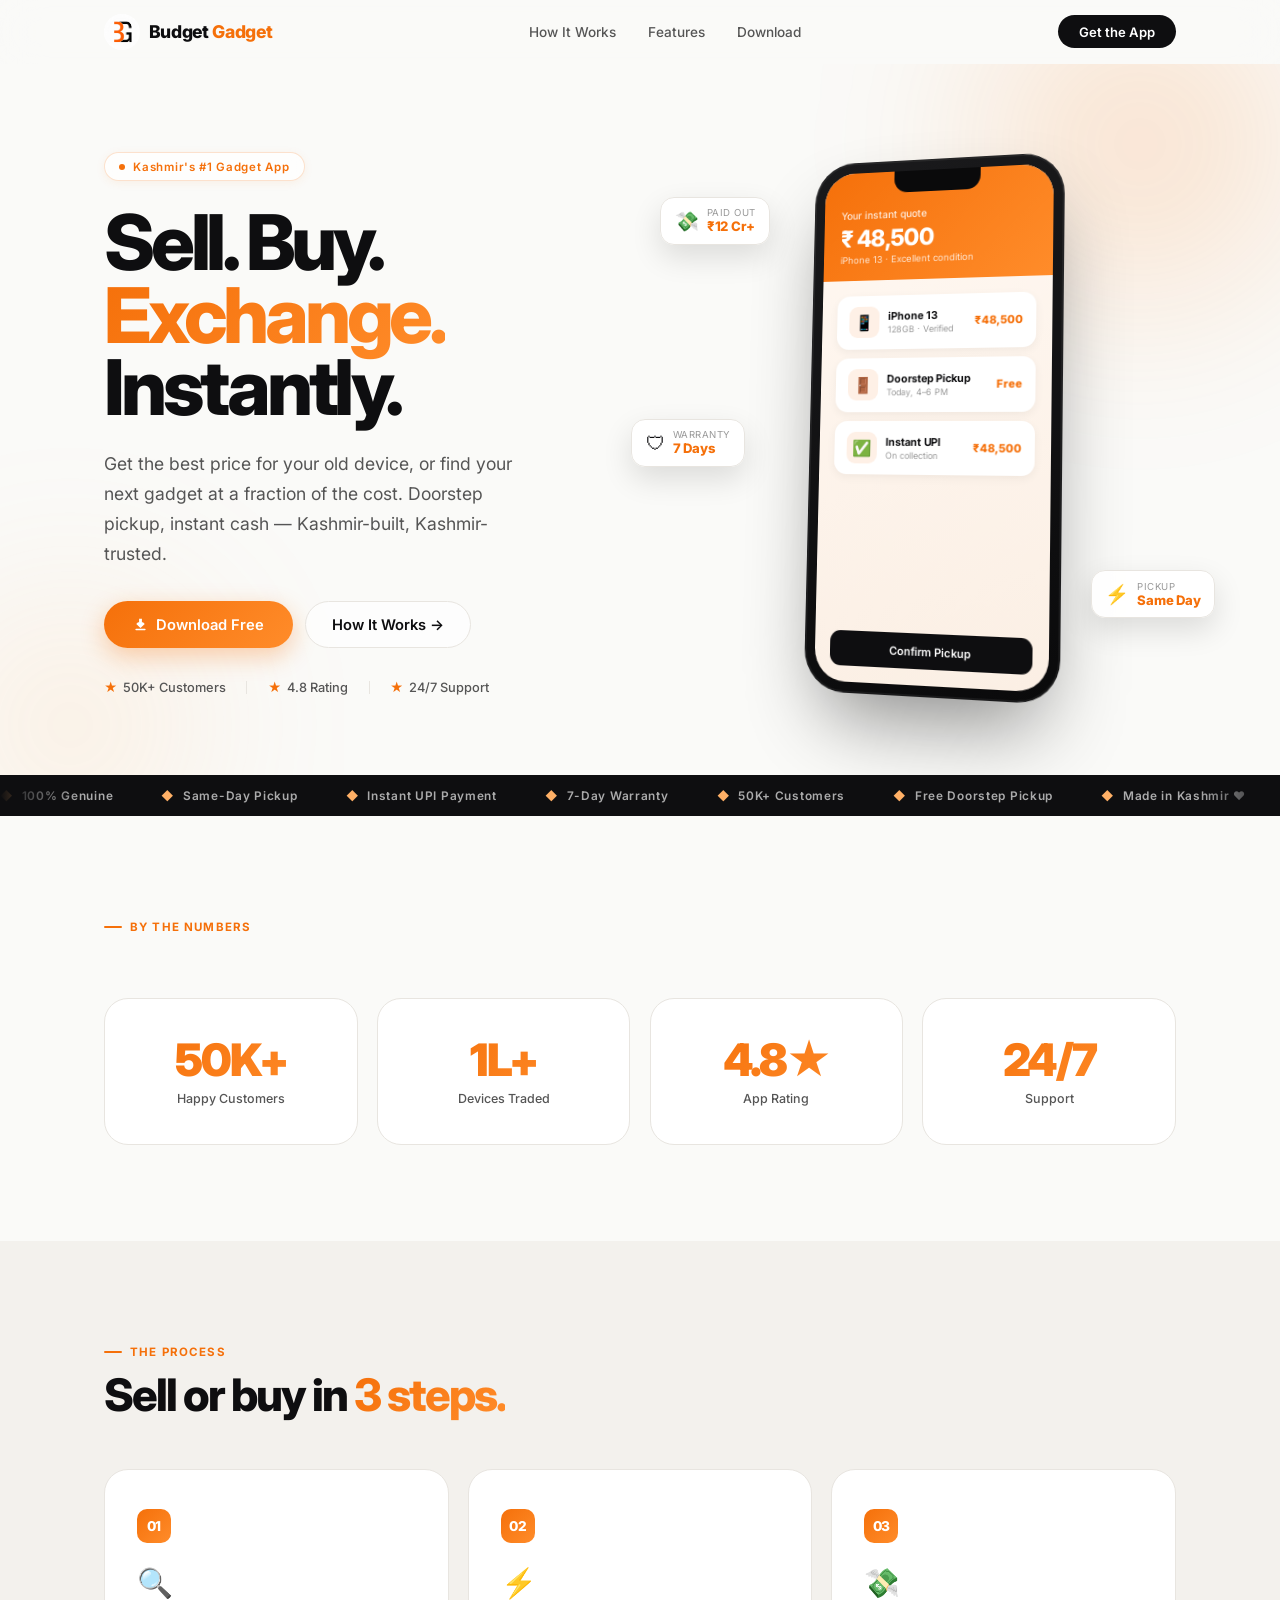
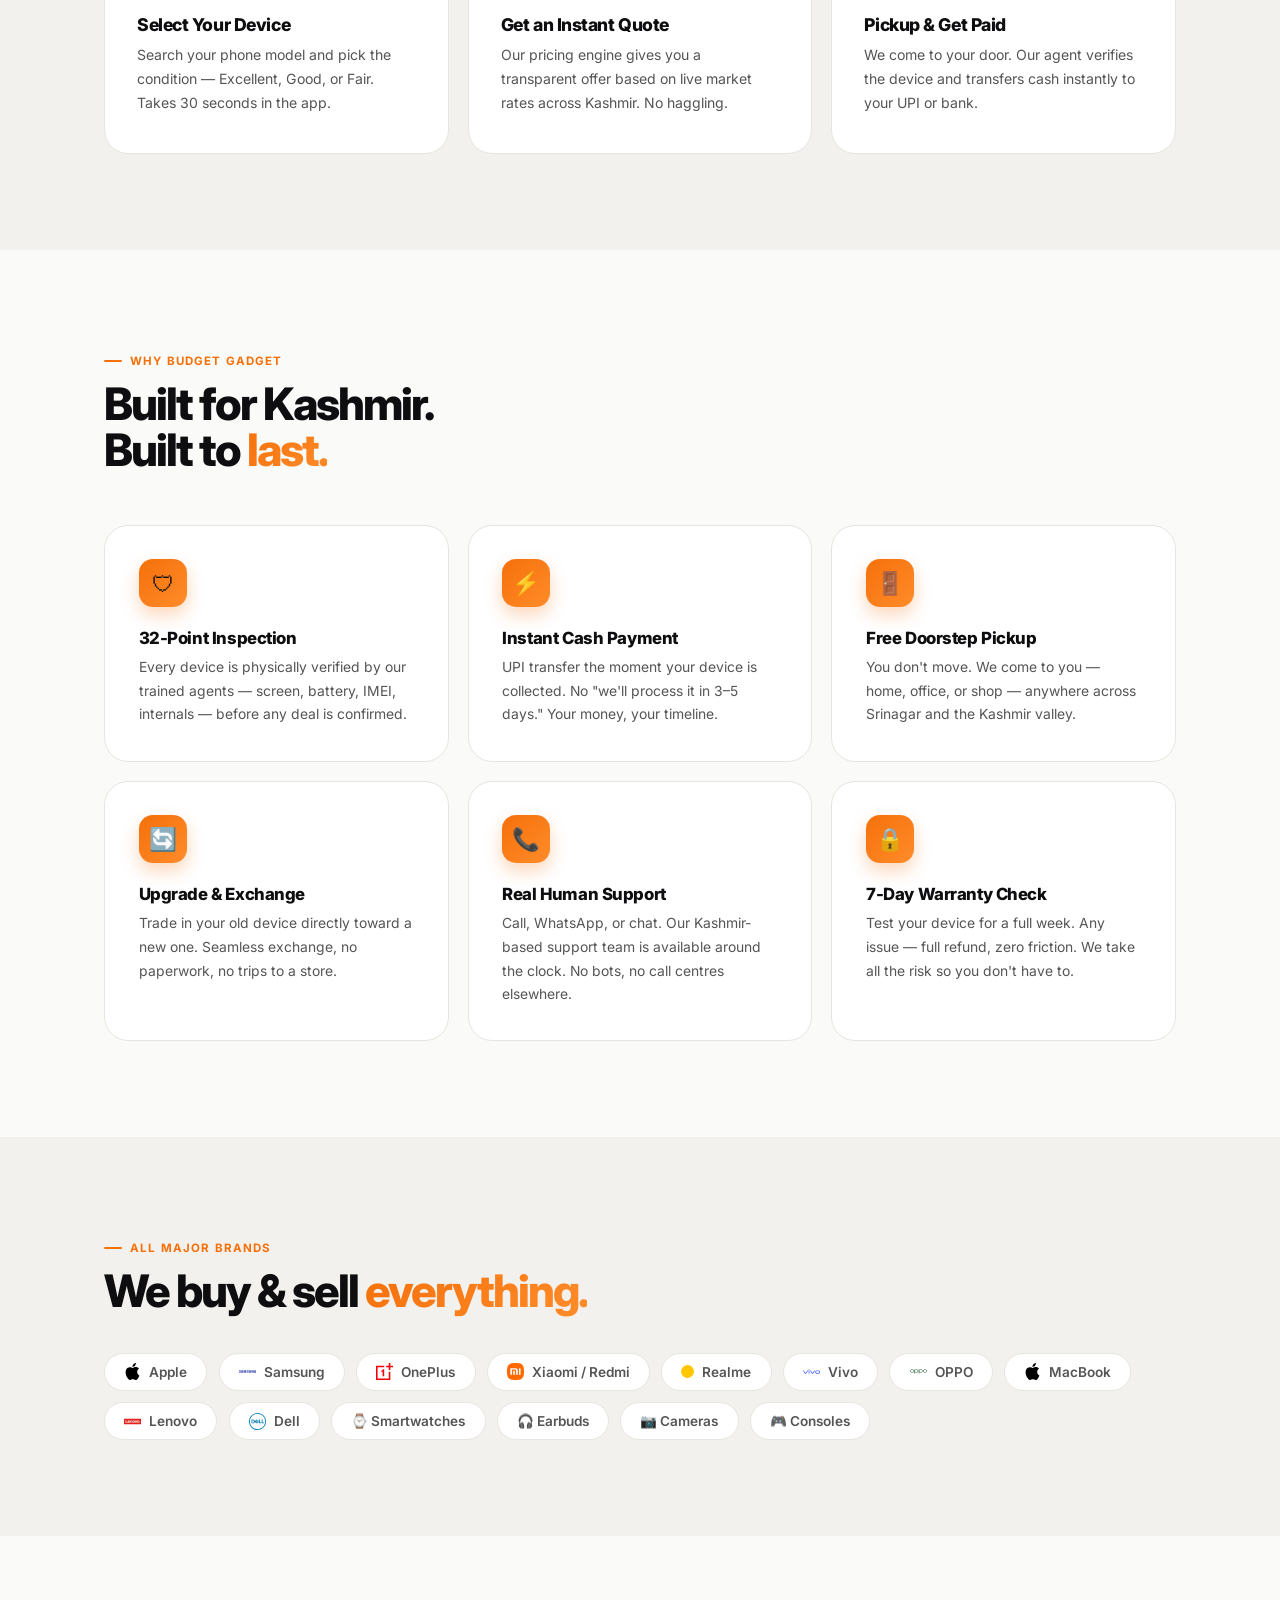
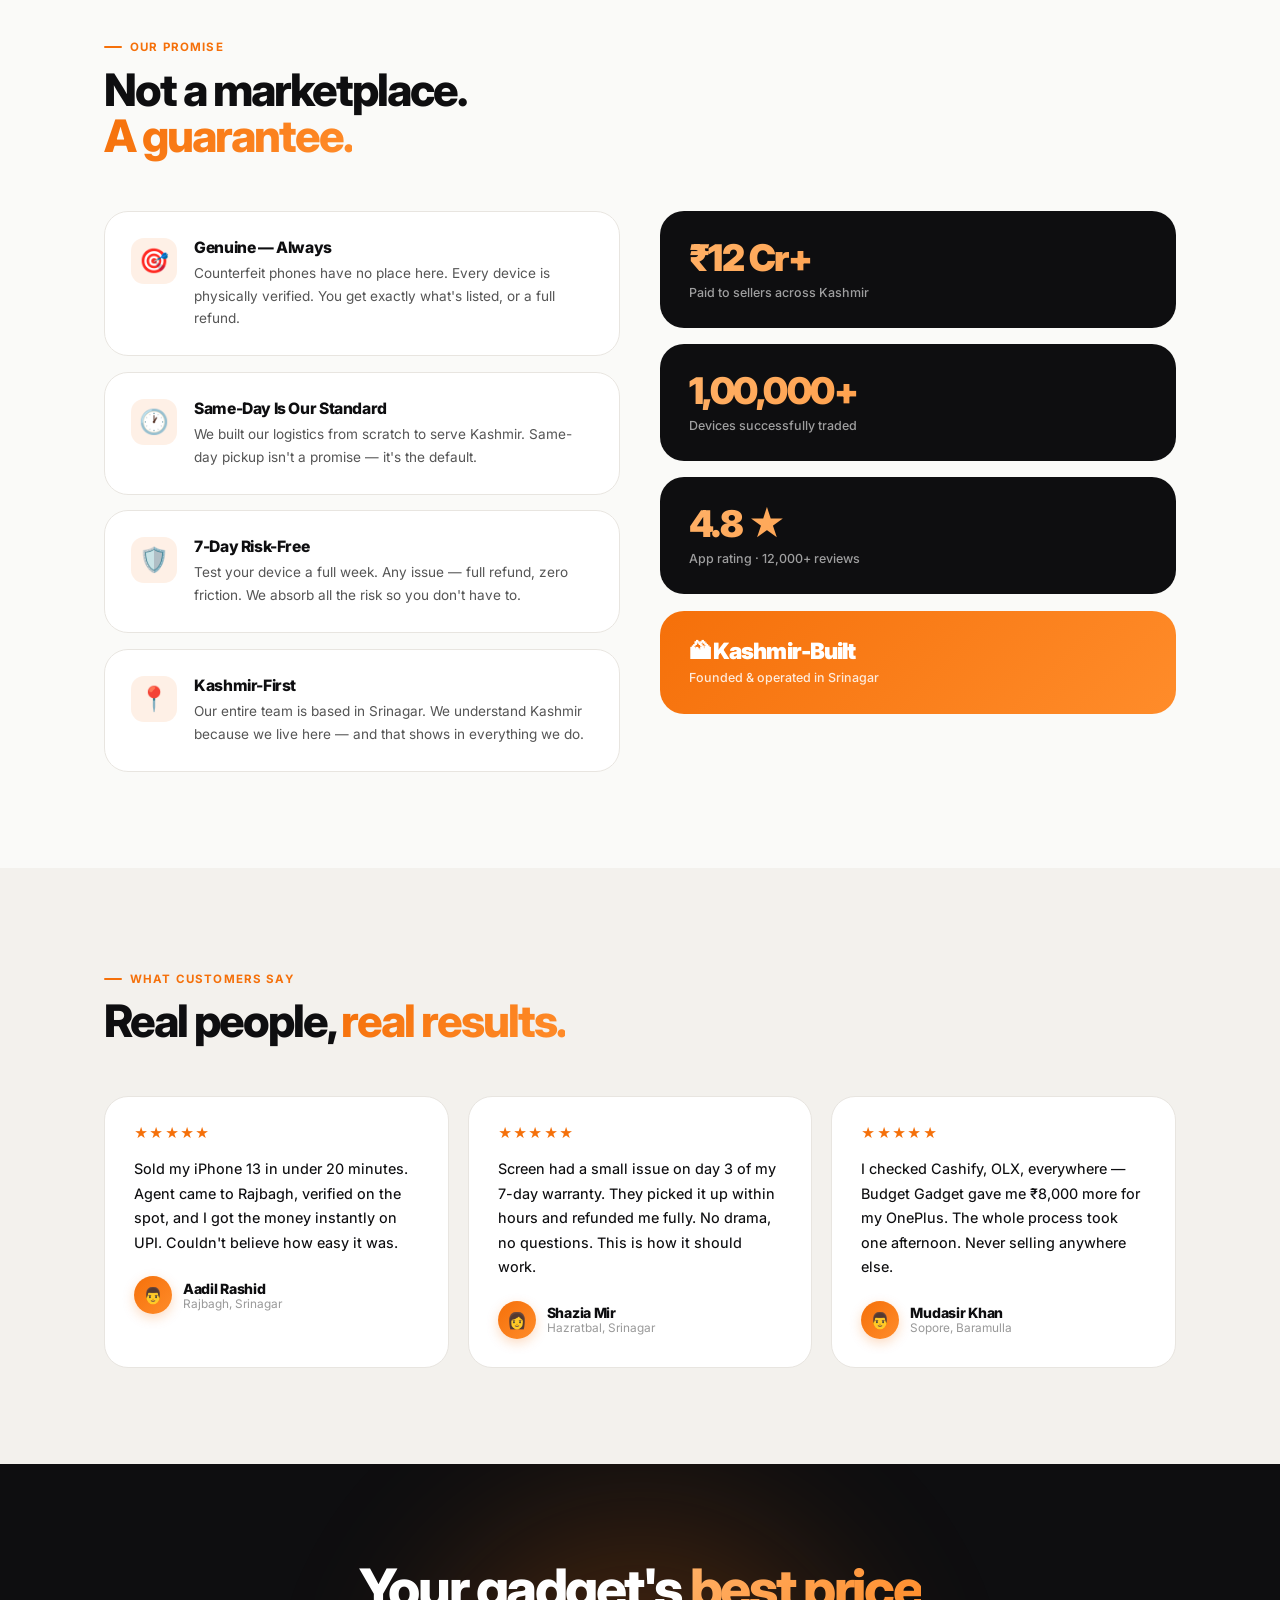
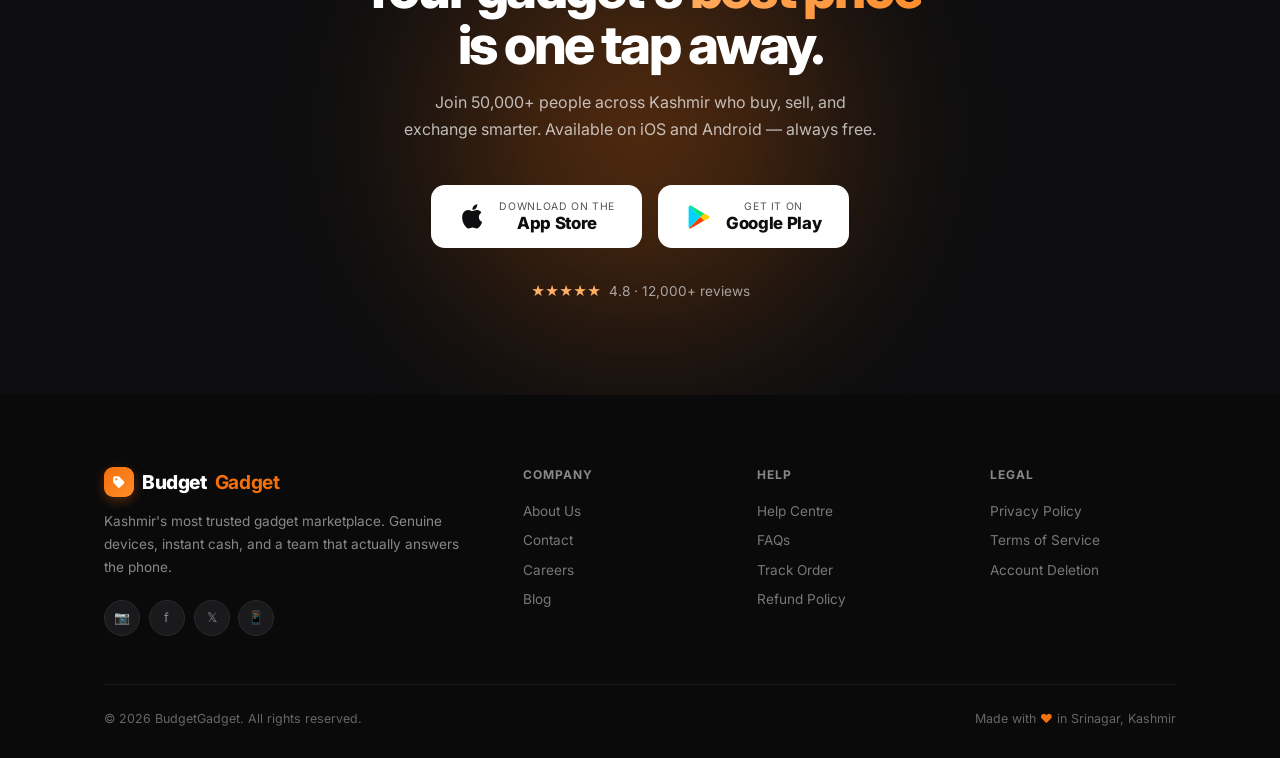
==== commit fb8818ca: "adsss logo" ====
--- a/index.html
+++ b/index.html
@@ -4,7 +4,7 @@
 <meta charset="UTF-8">
 <meta name="viewport" content="width=device-width, initial-scale=1.0">
 <title>Budget Gadget — Kashmir's Gadget Marketplace</title>
-<link rel="icon" type="image/svg+xml" href="images/logo.svg">
+<link rel="icon" type="image/jpeg" href="images/bg-logo.jpeg">
 <link rel="preconnect" href="https://fonts.googleapis.com">
 <link rel="preconnect" href="https://fonts.gstatic.com" crossorigin>
 <link href="https://fonts.googleapis.com/css2?family=Inter:wght@400;500;600;700;800;900&display=swap" rel="stylesheet">
@@ -39,9 +39,9 @@
 nav.scrolled{border-bottom-color:var(--line);background:rgba(250,250,248,.85)}
 .nw{max-width:1120px;margin:0 auto;padding:0 1.5rem;display:flex;align-items:center;justify-content:space-between}
 .logo{display:flex;align-items:center;gap:.55rem;text-decoration:none}
-.logo-box{width:32px;height:32px;background:var(--grad);border-radius:9px;display:flex;align-items:center;justify-content:center;box-shadow:0 4px 12px rgba(245,112,10,.3);transition:transform .4s var(--ease)}
-.logo:hover .logo-box{transform:rotate(-10deg) scale(1.05)}
-.logo-box svg{width:19px;height:19px;fill:#fff;fill-rule:evenodd}
+.logo-box{width:36px;height:36px;border-radius:50%;display:flex;align-items:center;justify-content:center;overflow:hidden;transition:transform .4s var(--ease)}
+.logo:hover .logo-box{transform:scale(1.05)}
+.logo-box img{width:100%;height:100%;object-fit:contain}
 .logo-name{font-size:1.1rem;font-weight:800;letter-spacing:-.02em;color:var(--ink)}
 .logo-name b{color:var(--o);font-weight:800}
 .nl{display:flex;align-items:center;gap:2rem}
@@ -270,7 +270,7 @@
   <div class="nw">
     <a href="#" class="logo">
       <div class="logo-box">
-        <svg viewBox="0 0 32 32"><path d="M15 4H8a4 4 0 0 0-4 4v7a3 3 0 0 0 .88 2.12l8 8a3 3 0 0 0 4.24 0l7-7a3 3 0 0 0 0-4.24l-8-8A3 3 0 0 0 15 4Zm-5 8a2 2 0 1 1 0-4 2 2 0 0 1 0 4Z"/></svg>
+        <img src="images/bg-logo.jpeg" alt="Budget Gadget logo">
       </div>
       <span class="logo-name">Budget <b>Gadget</b></span>
     </a>
@@ -461,16 +461,16 @@
     <span class="s-label rv">All Major Brands</span>
     <h2 class="rv">We buy &amp; sell <span class="gr">everything.</span></h2>
     <div class="brands-wrap">
-      <div class="br"><img src="images/brands/apple.svg" alt="" loading="lazy"> Apple</div>
-      <div class="br"><img src="images/brands/samsung.svg" alt="" loading="lazy"> Samsung</div>
-      <div class="br"><img src="images/brands/oneplus.svg" alt="" loading="lazy"> OnePlus</div>
-      <div class="br"><img src="images/brands/xiaomi.svg" alt="" loading="lazy"> Xiaomi / Redmi</div>
+      <div class="br"><img src="images/apple.svg" alt="" loading="lazy"> Apple</div>
+      <div class="br"><img src="images/samsung.svg" alt="" loading="lazy"> Samsung</div>
+      <div class="br"><img src="images/oneplus.svg" alt="" loading="lazy"> OnePlus</div>
+      <div class="br"><img src="images/xiaomi.svg" alt="" loading="lazy"> Xiaomi / Redmi</div>
       <div class="br"><span class="br-dot" style="background:#FFC700"></span> Realme</div>
-      <div class="br"><img src="images/brands/vivo.svg" alt="" loading="lazy"> Vivo</div>
-      <div class="br"><img src="images/brands/oppo.svg" alt="" loading="lazy"> OPPO</div>
-      <div class="br"><img src="images/brands/apple.svg" alt="" loading="lazy"> MacBook</div>
-      <div class="br"><img src="images/brands/lenovo.svg" alt="" loading="lazy"> Lenovo</div>
-      <div class="br"><img src="images/brands/dell.svg" alt="" loading="lazy"> Dell</div>
+      <div class="br"><img src="images/vivo.svg" alt="" loading="lazy"> Vivo</div>
+      <div class="br"><img src="images/oppo.svg" alt="" loading="lazy"> OPPO</div>
+      <div class="br"><img src="images/apple.svg" alt="" loading="lazy"> MacBook</div>
+      <div class="br"><img src="images/lenovo.svg" alt="" loading="lazy"> Lenovo</div>
+      <div class="br"><img src="images/dell.svg" alt="" loading="lazy"> Dell</div>
       <div class="br">⌚ Smartwatches</div>
       <div class="br">🎧 Earbuds</div>
       <div class="br">📷 Cameras</div>
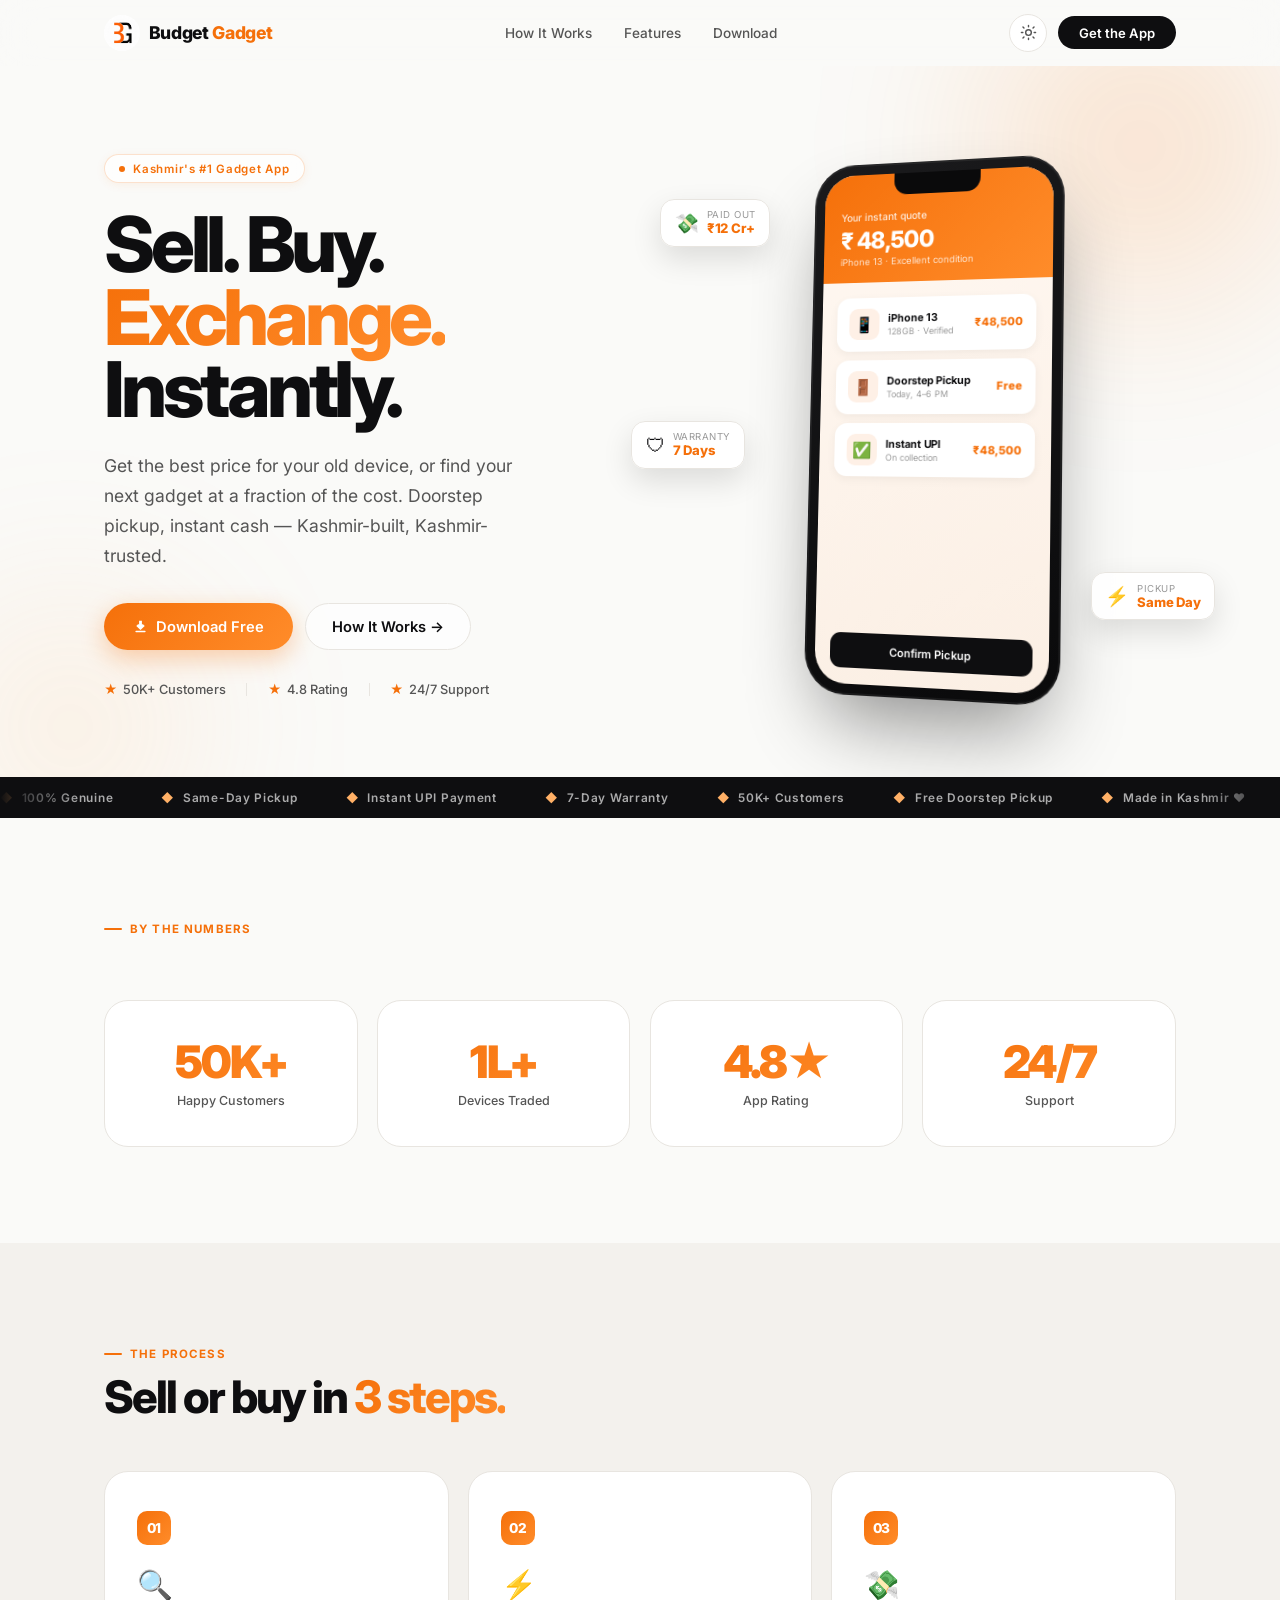
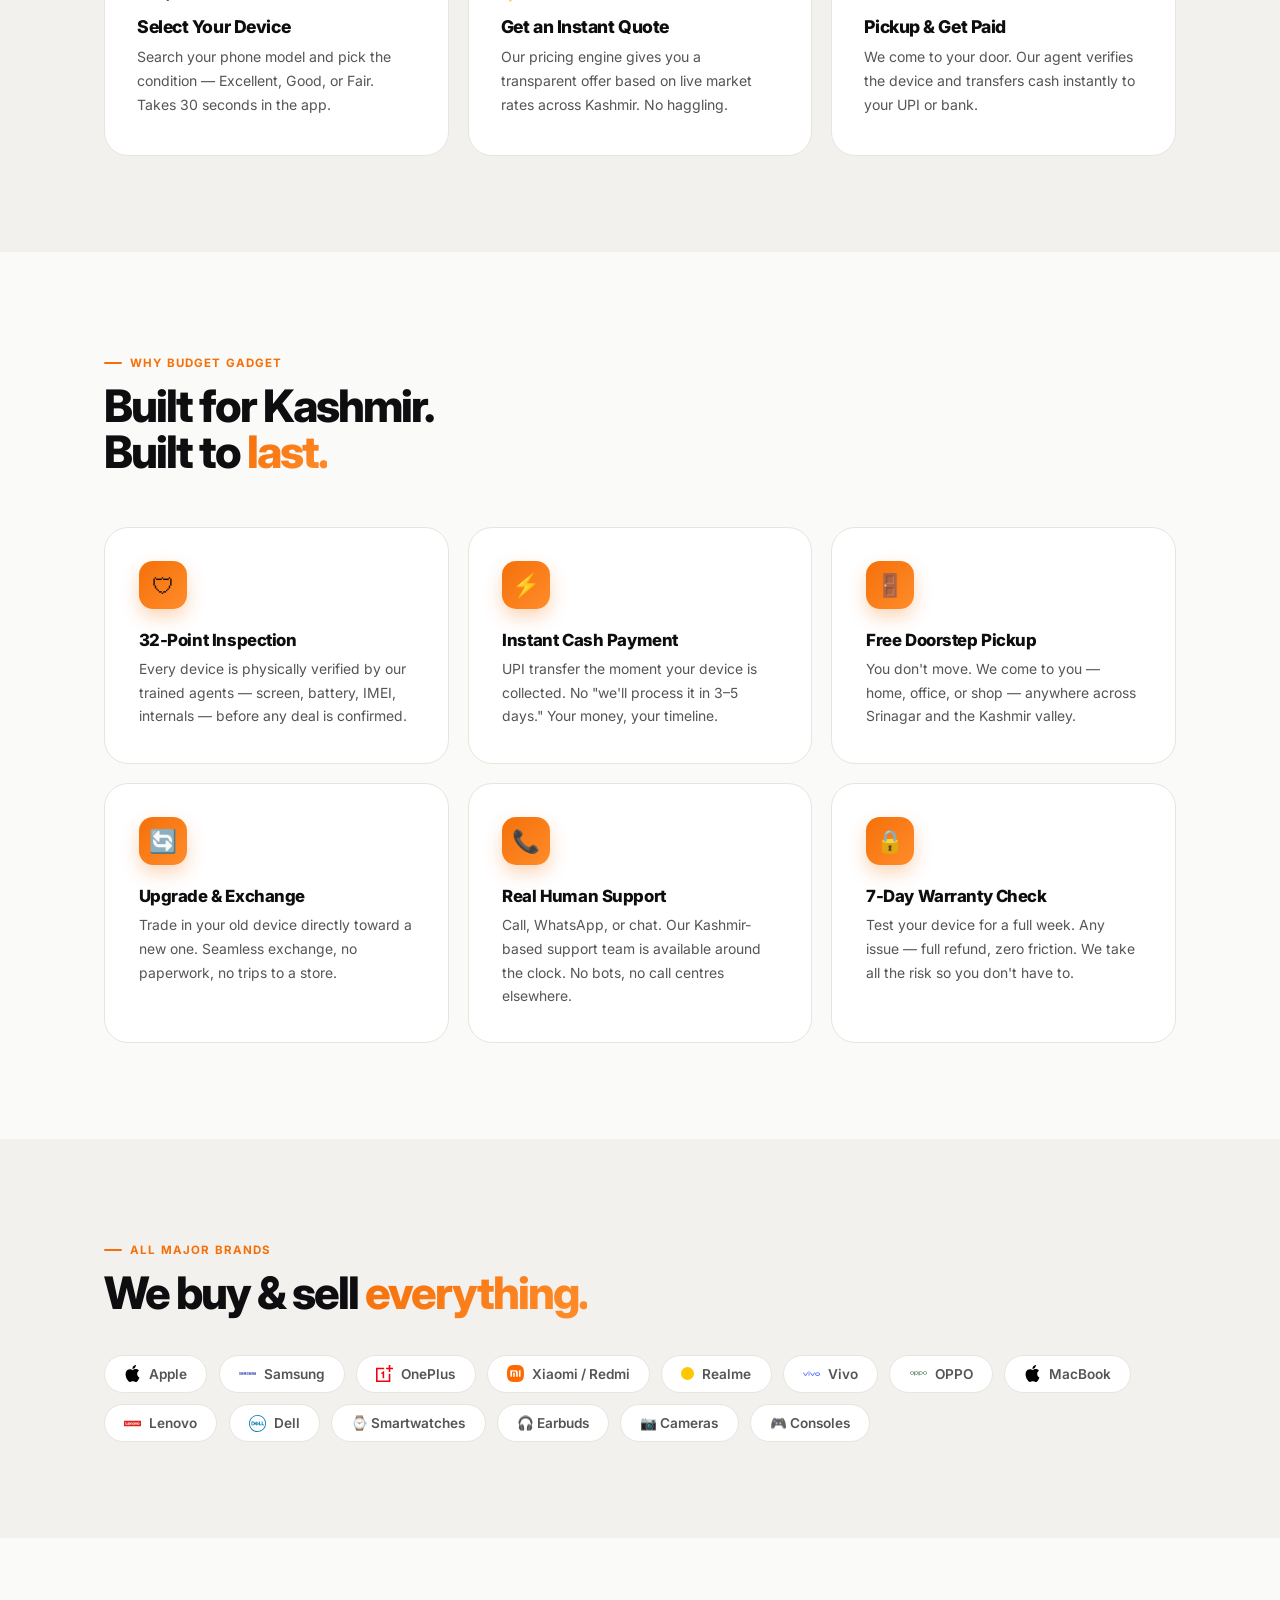
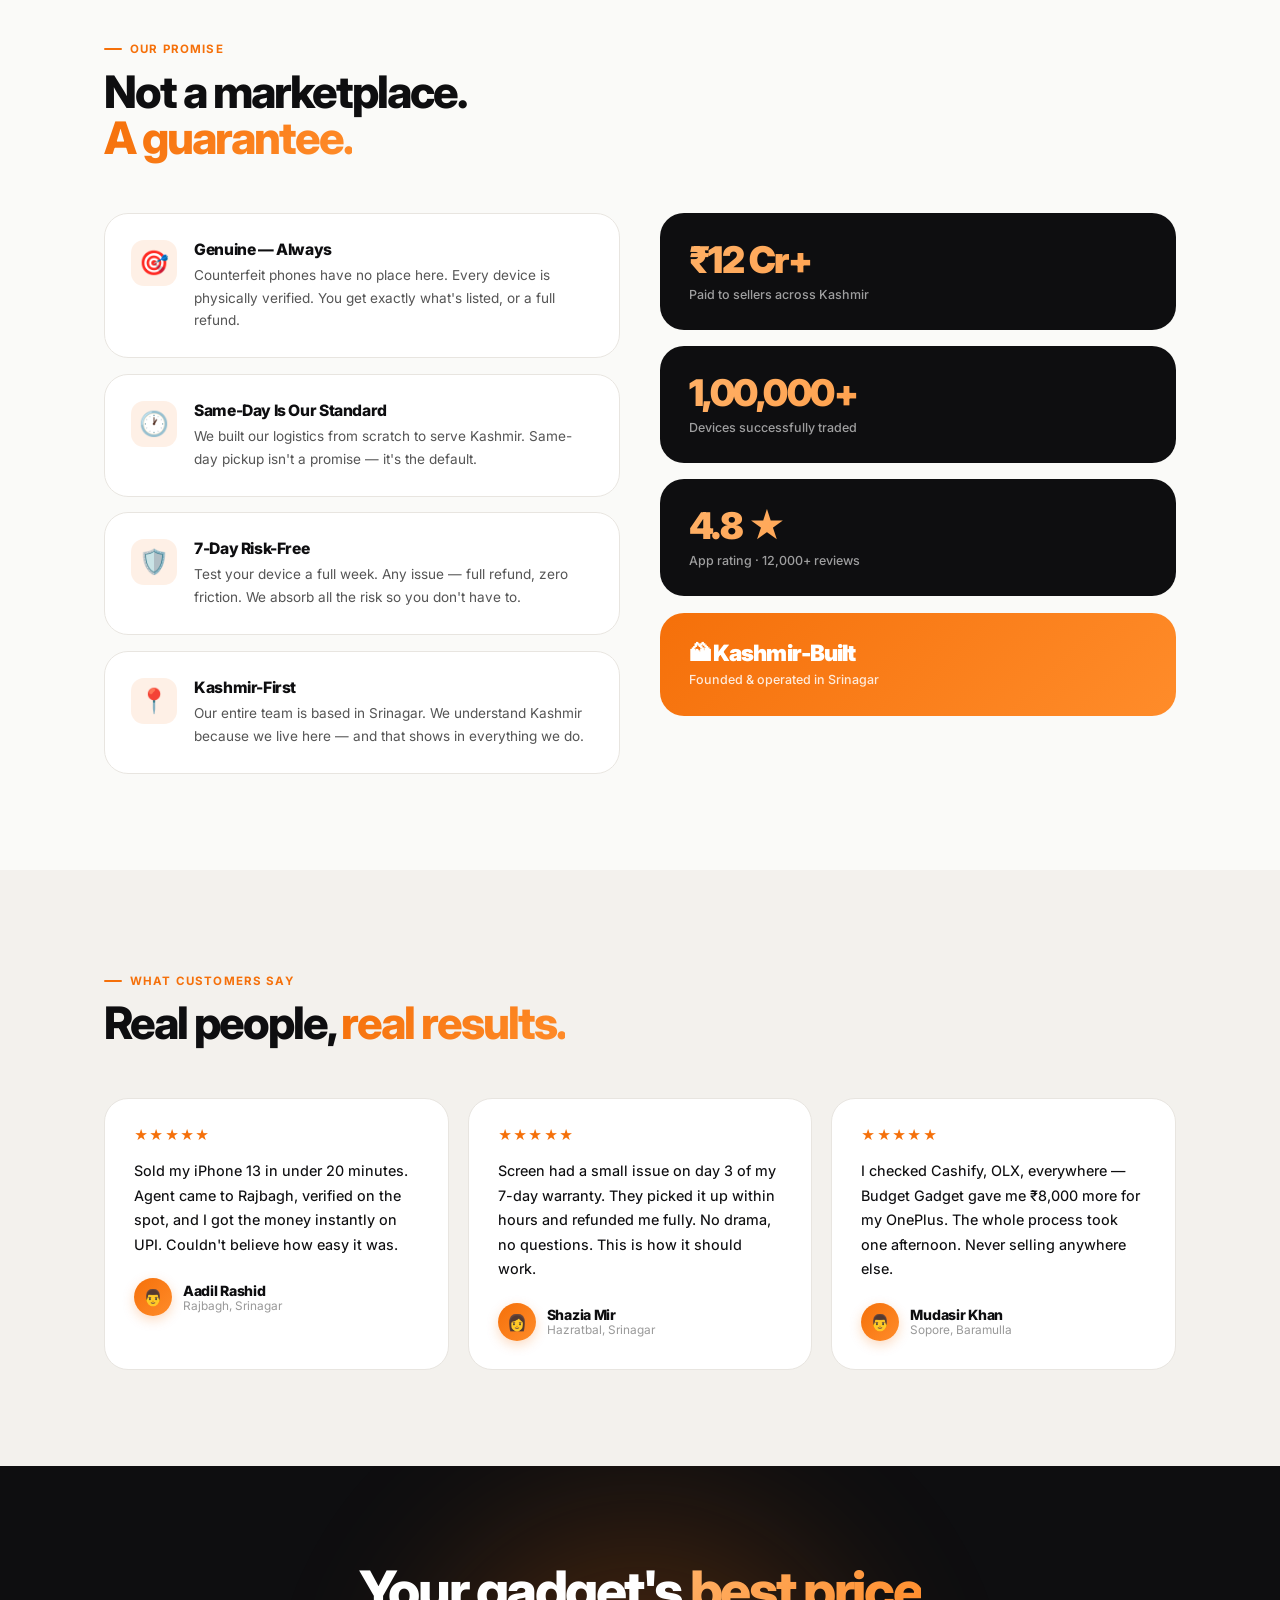
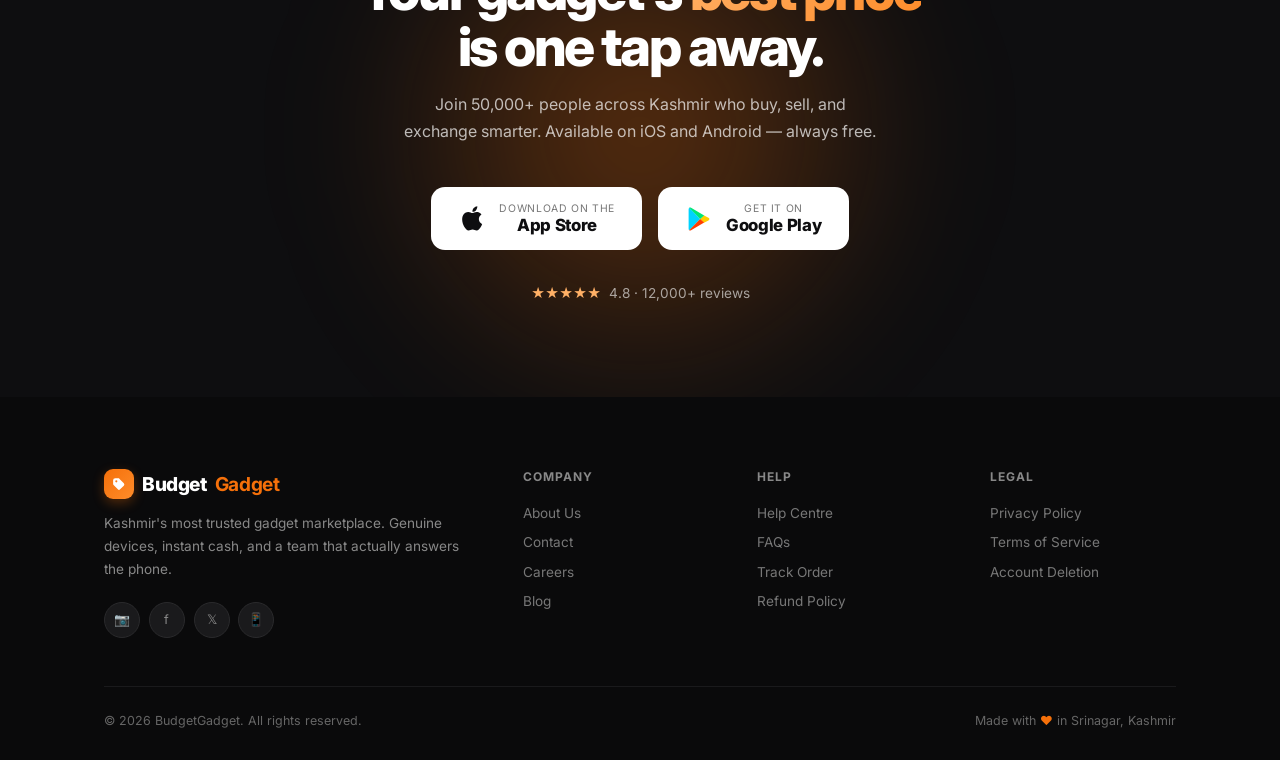
==== commit 69f54f0b: "adds dark mode" ====
--- a/index.html
+++ b/index.html
@@ -4,6 +4,14 @@
 <meta charset="UTF-8">
 <meta name="viewport" content="width=device-width, initial-scale=1.0">
 <title>Budget Gadget — Kashmir's Gadget Marketplace</title>
+<script>
+(function(){
+  try{
+    var t = localStorage.getItem('theme') || (window.matchMedia('(prefers-color-scheme: dark)').matches ? 'dark' : 'light');
+    document.documentElement.setAttribute('data-theme', t);
+  }catch(e){}
+})();
+</script>
 <link rel="icon" type="image/jpeg" href="images/bg-logo.jpeg">
 <link rel="preconnect" href="https://fonts.googleapis.com">
 <link rel="preconnect" href="https://fonts.gstatic.com" crossorigin>
@@ -23,32 +31,53 @@
   --dim:#999;
   --line:#E8E5E0;
   --white:#fff;
+  --text:var(--ink);
+  --navbg:rgba(250,250,248,.7);
+  --navbg-s:rgba(250,250,248,.85);
   --r:16px;
   --r-lg:24px;
   --grad:linear-gradient(135deg,#F5700A 0%,#FF8C2A 100%);
   --ease:cubic-bezier(.16,1,.3,1);
 }
+html[data-theme="dark"]{
+  --bg:#0c0c0e;
+  --bg2:#131315;
+  --text:#F4F2EE;
+  --mid:#ABA8A1;
+  --dim:#726F69;
+  --line:#262628;
+  --white:#18181b;
+  --navbg:rgba(12,12,14,.7);
+  --navbg-s:rgba(12,12,14,.85);
+}
 html{scroll-behavior:smooth}
-body{font-family:-apple-system,BlinkMacSystemFont,'Inter','SF Pro Display',sans-serif;background:var(--bg);color:var(--ink);-webkit-font-smoothing:antialiased;text-rendering:optimizeLegibility;overflow-x:hidden}
+body{font-family:-apple-system,BlinkMacSystemFont,'Inter','SF Pro Display',sans-serif;background:var(--bg);color:var(--text);-webkit-font-smoothing:antialiased;text-rendering:optimizeLegibility;overflow-x:hidden;transition:background-color .35s ease,color .35s ease}
 
 /* SCROLL PROGRESS */
 .progress{position:fixed;top:0;left:0;height:2.5px;width:0;background:var(--grad);z-index:300;transition:width .1s linear}
 
 /* NAV */
-nav{position:sticky;top:0;z-index:100;background:rgba(250,250,248,.7);backdrop-filter:blur(20px) saturate(180%);-webkit-backdrop-filter:blur(20px) saturate(180%);border-bottom:1px solid transparent;padding:.85rem 0;transition:border-color .3s,background .3s}
-nav.scrolled{border-bottom-color:var(--line);background:rgba(250,250,248,.85)}
+nav{position:sticky;top:0;z-index:100;background:var(--navbg);backdrop-filter:blur(20px) saturate(180%);-webkit-backdrop-filter:blur(20px) saturate(180%);border-bottom:1px solid transparent;padding:.85rem 0;transition:border-color .3s,background-color .3s}
+nav.scrolled{border-bottom-color:var(--line);background:var(--navbg-s)}
 .nw{max-width:1120px;margin:0 auto;padding:0 1.5rem;display:flex;align-items:center;justify-content:space-between}
 .logo{display:flex;align-items:center;gap:.55rem;text-decoration:none}
 .logo-box{width:36px;height:36px;border-radius:50%;display:flex;align-items:center;justify-content:center;overflow:hidden;transition:transform .4s var(--ease)}
 .logo:hover .logo-box{transform:scale(1.05)}
 .logo-box img{width:100%;height:100%;object-fit:contain}
-.logo-name{font-size:1.1rem;font-weight:800;letter-spacing:-.02em;color:var(--ink)}
+.logo-name{font-size:1.1rem;font-weight:800;letter-spacing:-.02em;color:var(--text)}
 .logo-name b{color:var(--o);font-weight:800}
 .nl{display:flex;align-items:center;gap:2rem}
 .nl a{font-size:.85rem;font-weight:500;color:var(--mid);text-decoration:none;transition:color .2s;position:relative}
 .nl a::after{content:'';position:absolute;left:0;bottom:-4px;width:0;height:2px;background:var(--o);border-radius:2px;transition:width .3s var(--ease)}
-.nl a:hover{color:var(--ink)}
+.nl a:hover{color:var(--text)}
 .nl a:hover::after{width:100%}
+.nav-actions{display:flex;align-items:center;gap:.7rem}
+.theme-toggle{width:38px;height:38px;border-radius:50%;border:1px solid var(--line);background:var(--white);display:flex;align-items:center;justify-content:center;cursor:pointer;color:var(--mid);padding:0;transition:transform .3s var(--ease),background-color .3s,border-color .3s,color .3s}
+.theme-toggle:hover{transform:translateY(-2px);border-color:var(--o);color:var(--o)}
+.theme-toggle svg{width:17px;height:17px}
+.theme-toggle .ti-moon{display:none}
+html[data-theme="dark"] .theme-toggle .ti-sun{display:none}
+html[data-theme="dark"] .theme-toggle .ti-moon{display:block}
 .nav-btn{font-size:.82rem;font-weight:600;padding:.55rem 1.3rem;border-radius:50px;background:var(--ink);color:#fff;text-decoration:none;transition:transform .25s var(--ease),box-shadow .25s}
 .nav-btn:hover{transform:translateY(-2px);box-shadow:0 8px 20px rgba(0,0,0,.18)}
 
@@ -80,7 +109,7 @@
 .phone-wrap{position:relative;display:flex;justify-content:center;perspective:1200px}
 .phone{position:relative;width:260px;height:540px;background:linear-gradient(160deg,#1a1a1c,#0a0a0b);border-radius:42px;padding:11px;box-shadow:0 40px 80px -20px rgba(0,0,0,.45),0 0 0 2px rgba(255,255,255,.06) inset;transform:rotateY(-14deg) rotateX(4deg);transition:transform .5s var(--ease)}
 .phone-wrap:hover .phone{transform:rotateY(-6deg) rotateX(2deg)}
-.phone-screen{width:100%;height:100%;background:linear-gradient(165deg,#FFF8F2,#FBEFE4);border-radius:32px;overflow:hidden;display:flex;flex-direction:column;position:relative}
+.phone-screen{width:100%;height:100%;background:linear-gradient(165deg,#FFF8F2,#FBEFE4);color:var(--ink);border-radius:32px;overflow:hidden;display:flex;flex-direction:column;position:relative}
 .notch{position:absolute;top:0;left:50%;transform:translateX(-50%);width:90px;height:22px;background:#0a0a0b;border-radius:0 0 14px 14px;z-index:3}
 .ps-top{padding:2.4rem 1.1rem 1rem;background:var(--grad);color:#fff}
 .ps-hello{font-size:.65rem;opacity:.85;font-weight:500}
@@ -91,13 +120,13 @@
 .ps-ico{width:32px;height:32px;border-radius:9px;background:var(--od);display:flex;align-items:center;justify-content:center;font-size:1rem;flex-shrink:0}
 .ps-line{flex:1}
 .ps-l1{font-size:.68rem;font-weight:700;letter-spacing:-.01em}
-.ps-l2{font-size:.56rem;color:var(--dim);margin-top:1px}
+.ps-l2{font-size:.56rem;color:#999;margin-top:1px}
 .ps-amt{font-size:.7rem;font-weight:800;color:var(--o)}
 .ps-btn{margin-top:auto;background:var(--ink);color:#fff;text-align:center;padding:.65rem;border-radius:11px;font-size:.7rem;font-weight:600}
 /* floating chips */
 .fchip{position:absolute;background:rgba(255,255,255,.9);backdrop-filter:blur(10px);border:1px solid var(--line);border-radius:14px;padding:.6rem .85rem;display:flex;align-items:center;gap:.5rem;box-shadow:0 12px 30px rgba(0,0,0,.12);z-index:2}
 .fc-ico2{font-size:1.2rem}
-.fc-lbl{font-size:.6rem;color:var(--dim);text-transform:uppercase;letter-spacing:.05em}
+.fc-lbl{font-size:.6rem;color:#999;text-transform:uppercase;letter-spacing:.05em}
 .fc-val{font-size:.82rem;font-weight:800;letter-spacing:-.02em;color:var(--o)}
 .fchip-1{top:8%;left:-6%;animation:bob 5s ease-in-out infinite}
 .fchip-2{bottom:14%;right:-8%;animation:bob 5s ease-in-out infinite .8s}
@@ -179,7 +208,7 @@
 .tcard{background:var(--white);border:1px solid var(--line);border-radius:var(--r-lg);padding:1.8rem;transition:transform .4s var(--ease),box-shadow .4s,border-color .25s}
 .tcard:hover{transform:translateY(-6px);box-shadow:0 24px 50px -18px rgba(0,0,0,.16);border-color:var(--ob)}
 .t-stars{color:var(--o);font-size:.85rem;margin-bottom:1rem;letter-spacing:.1em}
-.t-text{font-size:.9rem;color:var(--ink);line-height:1.7;margin-bottom:1.3rem;font-weight:450}
+.t-text{font-size:.9rem;color:var(--text);line-height:1.7;margin-bottom:1.3rem;font-weight:450}
 .t-auth{display:flex;align-items:center;gap:.7rem}
 .t-av{width:38px;height:38px;border-radius:50%;background:var(--grad);display:flex;align-items:center;justify-content:center;font-size:1rem;flex-shrink:0;box-shadow:0 4px 12px rgba(245,112,10,.25)}
 .t-name{font-size:.88rem;font-weight:800;letter-spacing:-.02em}
@@ -197,7 +226,7 @@
 .dl-b:hover{transform:translateY(-4px);box-shadow:0 16px 36px rgba(0,0,0,.3)}
 .dl-ico{display:flex;align-items:center;justify-content:center}
 .dl-ico svg{width:28px;height:28px;display:block}
-.dl-sm{font-size:.65rem;color:var(--mid);text-transform:uppercase;letter-spacing:.06em}
+.dl-sm{font-size:.65rem;color:#777;text-transform:uppercase;letter-spacing:.06em}
 .dl-lg{font-size:1.05rem;font-weight:800;letter-spacing:-.02em}
 .cta-stars{margin-top:2.2rem;font-size:.85rem;color:rgba(255,255,255,.6)}
 .cta-stars b{color:var(--o3)}
@@ -279,7 +308,13 @@
       <a href="#features">Features</a>
       <a href="#download">Download</a>
     </div>
-    <a href="#download" class="nav-btn">Get the App</a>
+    <div class="nav-actions">
+      <button class="theme-toggle" id="themeToggle" aria-label="Toggle dark mode">
+        <svg class="ti-sun" viewBox="0 0 24 24" fill="none" stroke="currentColor" stroke-width="2" stroke-linecap="round"><circle cx="12" cy="12" r="4"/><path d="M12 2v2M12 20v2M4.2 4.2l1.4 1.4M18.4 18.4l1.4 1.4M2 12h2M20 12h2M4.2 19.8l1.4-1.4M18.4 5.6l1.4-1.4"/></svg>
+        <svg class="ti-moon" viewBox="0 0 24 24" fill="currentColor"><path d="M21 12.79A9 9 0 1 1 11.21 3 7 7 0 0 0 21 12.79z"/></svg>
+      </button>
+      <a href="#download" class="nav-btn">Get the App</a>
+    </div>
   </div>
 </nav>
 
@@ -669,6 +704,13 @@
   var nav = document.getElementById('nav');
   var btt = document.getElementById('btt');
   var progress = document.getElementById('progress');
+  var themeToggle = document.getElementById('themeToggle');
+
+  themeToggle.addEventListener('click', function(){
+    var next = document.documentElement.getAttribute('data-theme') === 'dark' ? 'light' : 'dark';
+    document.documentElement.setAttribute('data-theme', next);
+    try{ localStorage.setItem('theme', next); }catch(e){}
+  });
 
   function onScroll(){
     var y = window.scrollY;
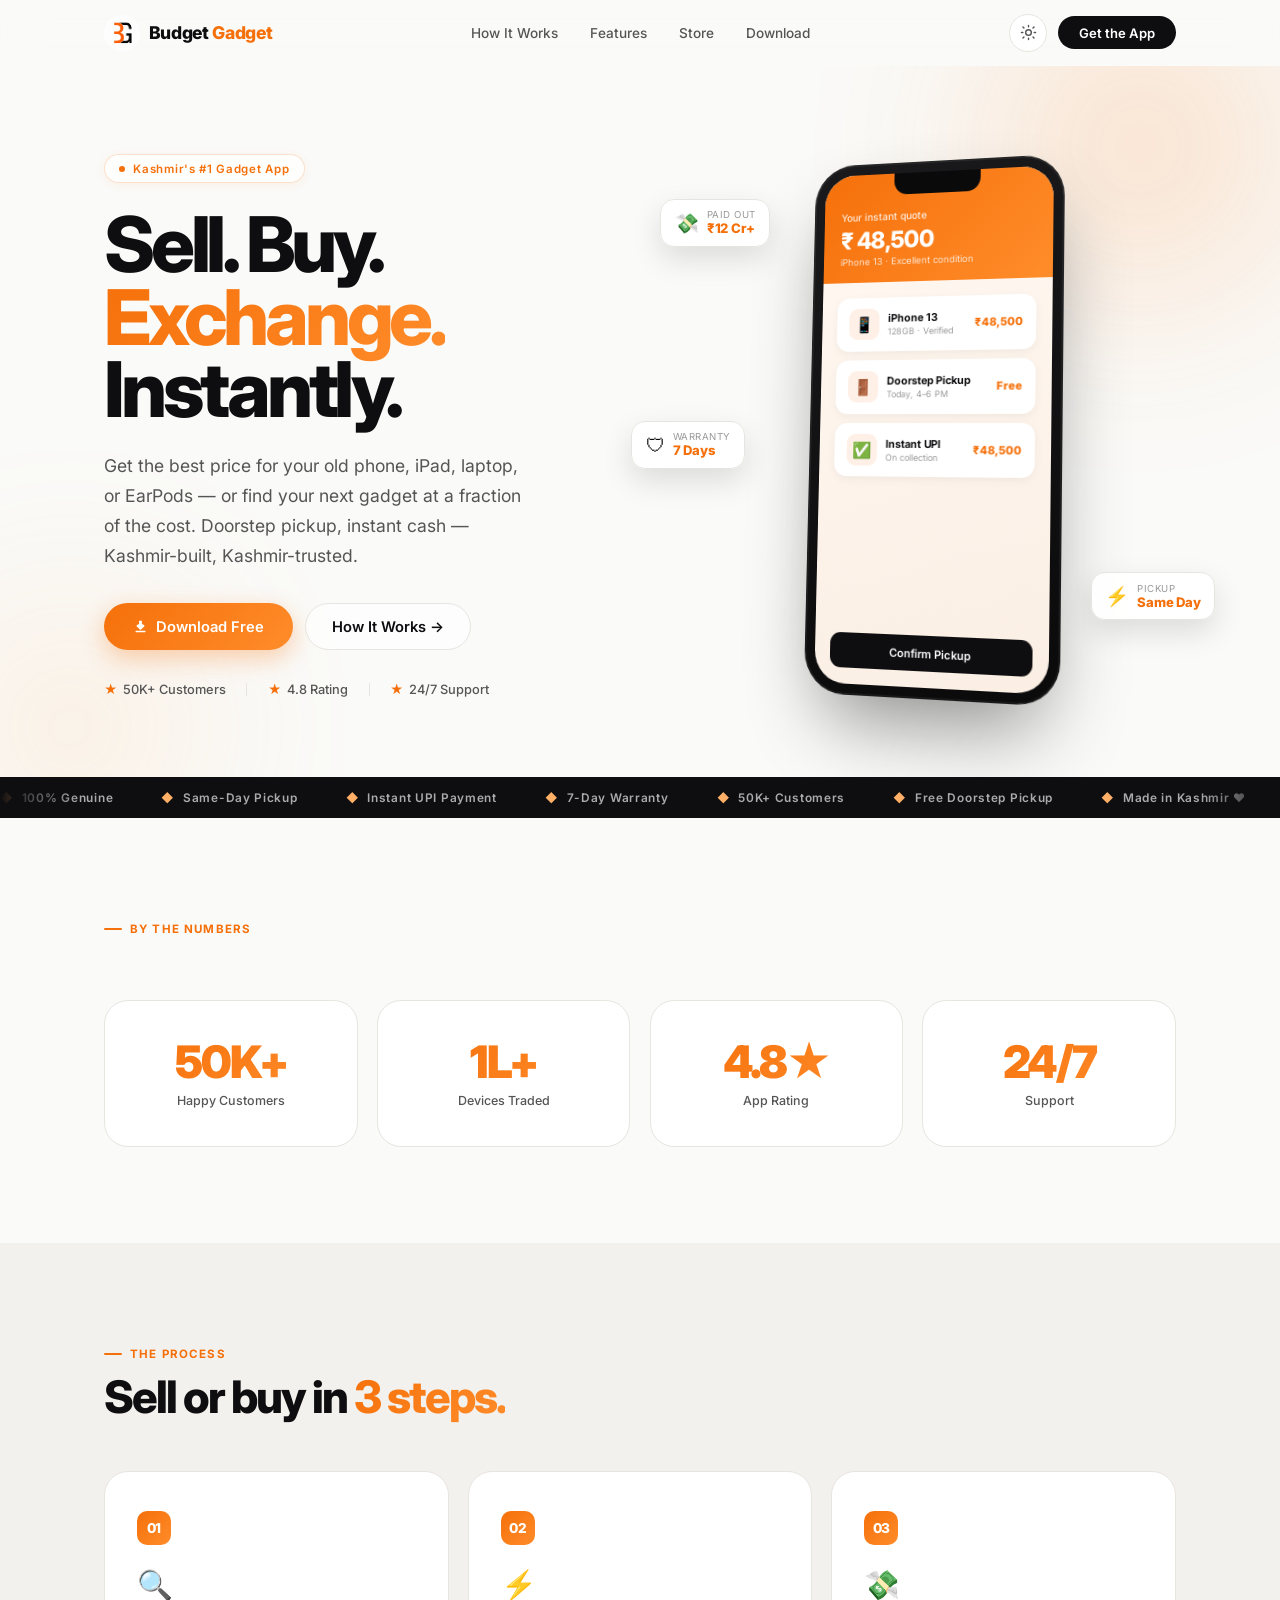
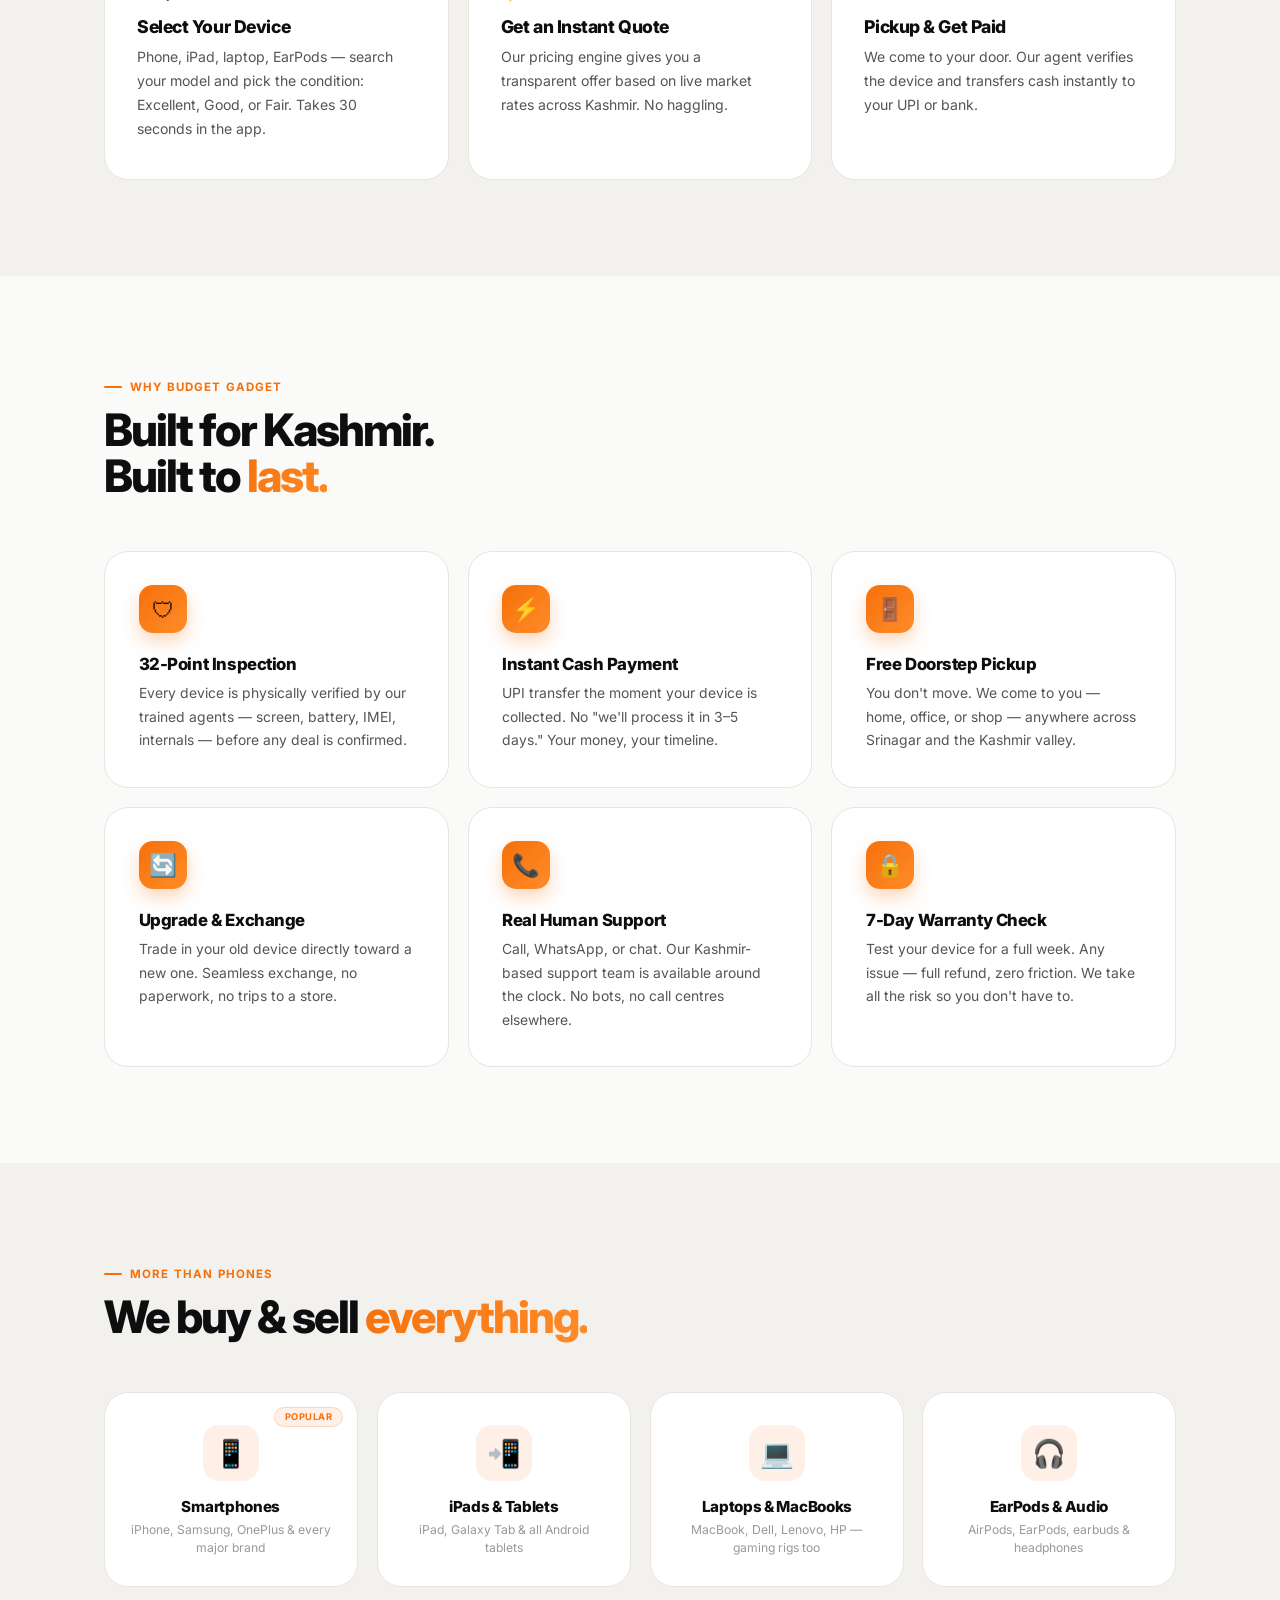
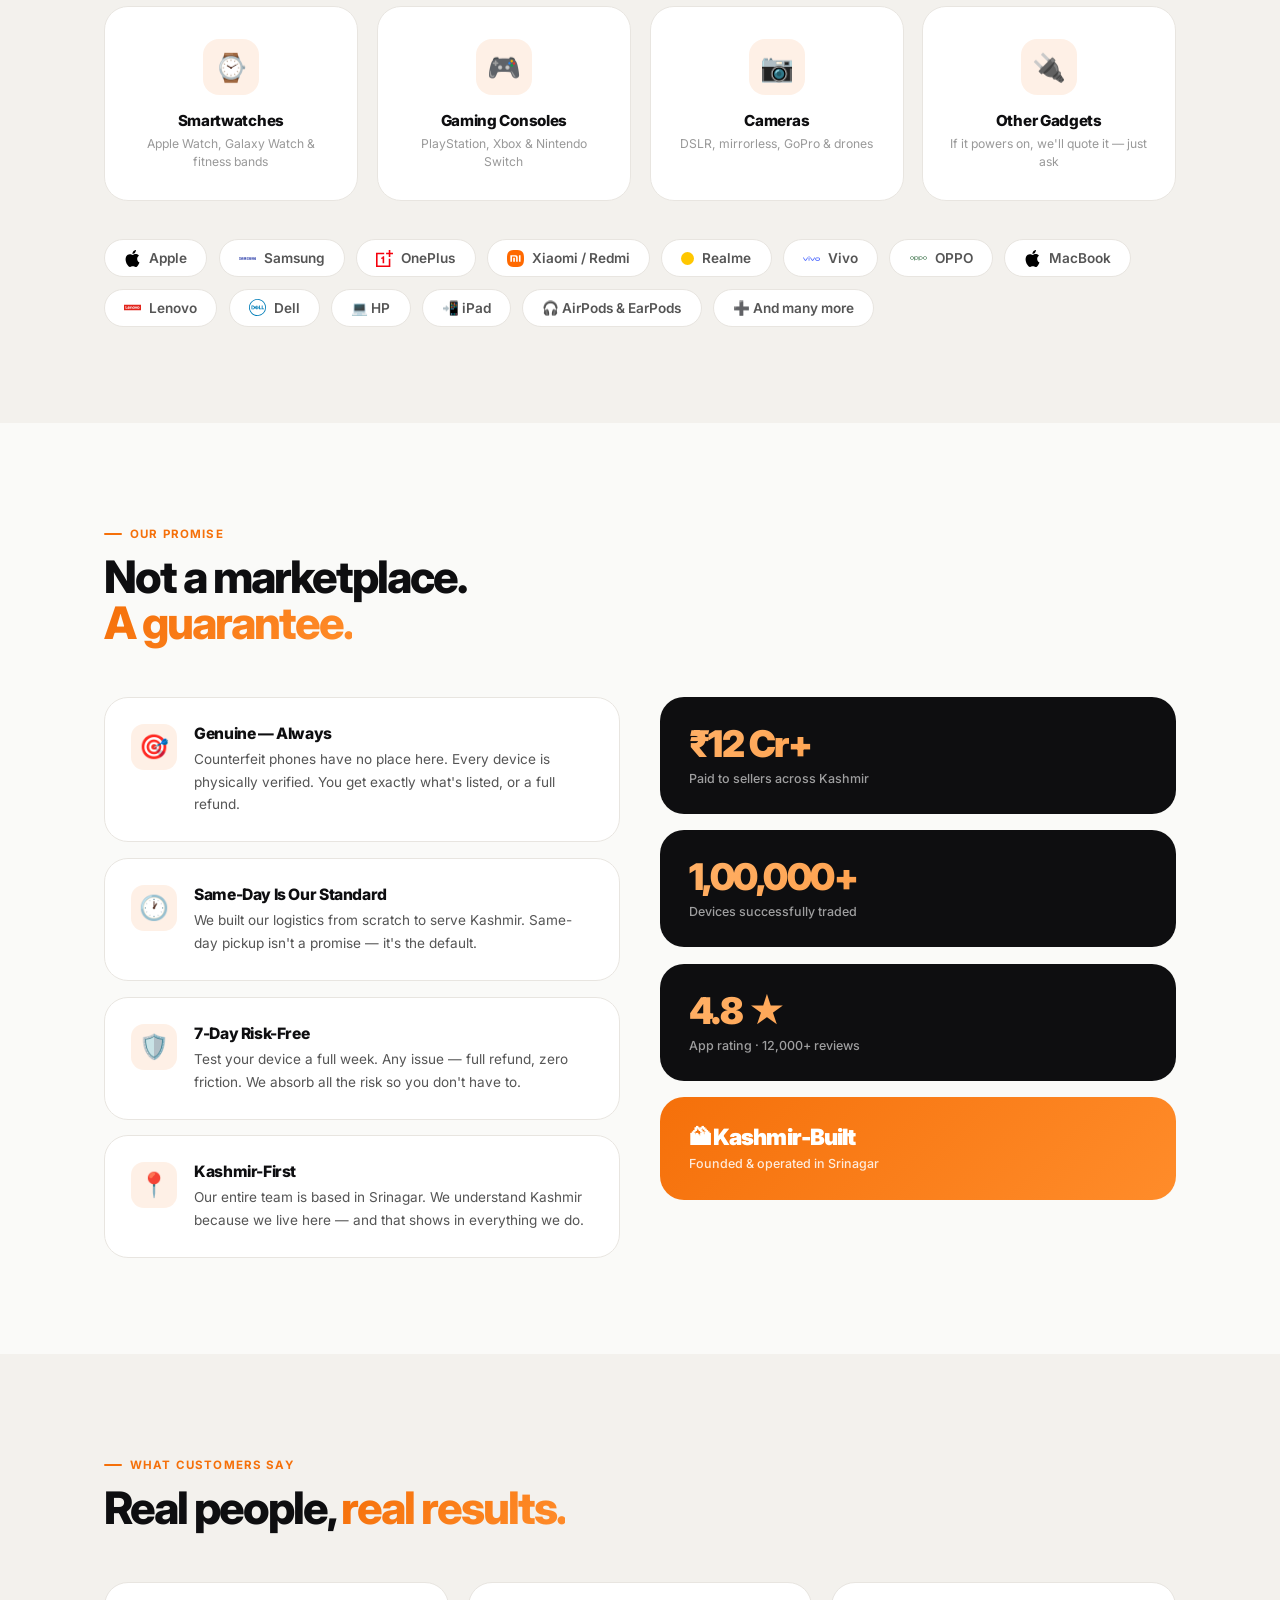
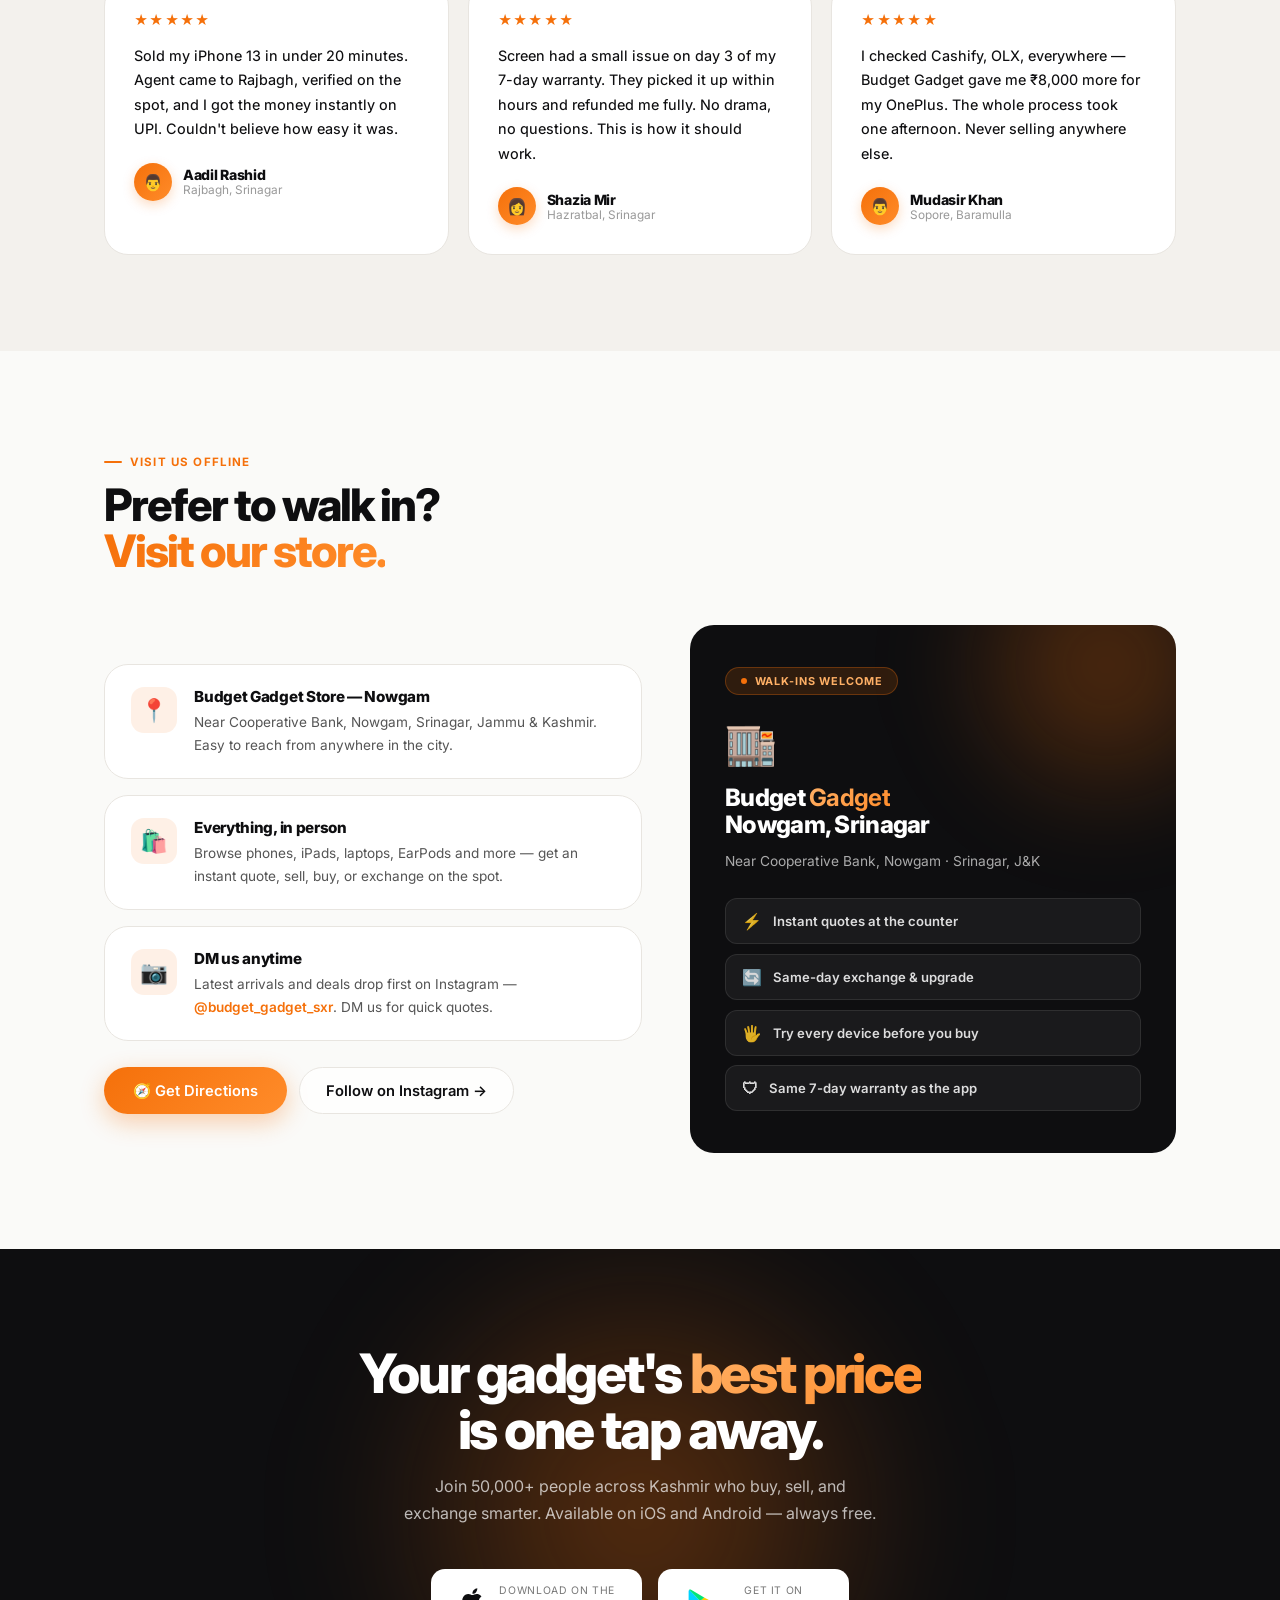
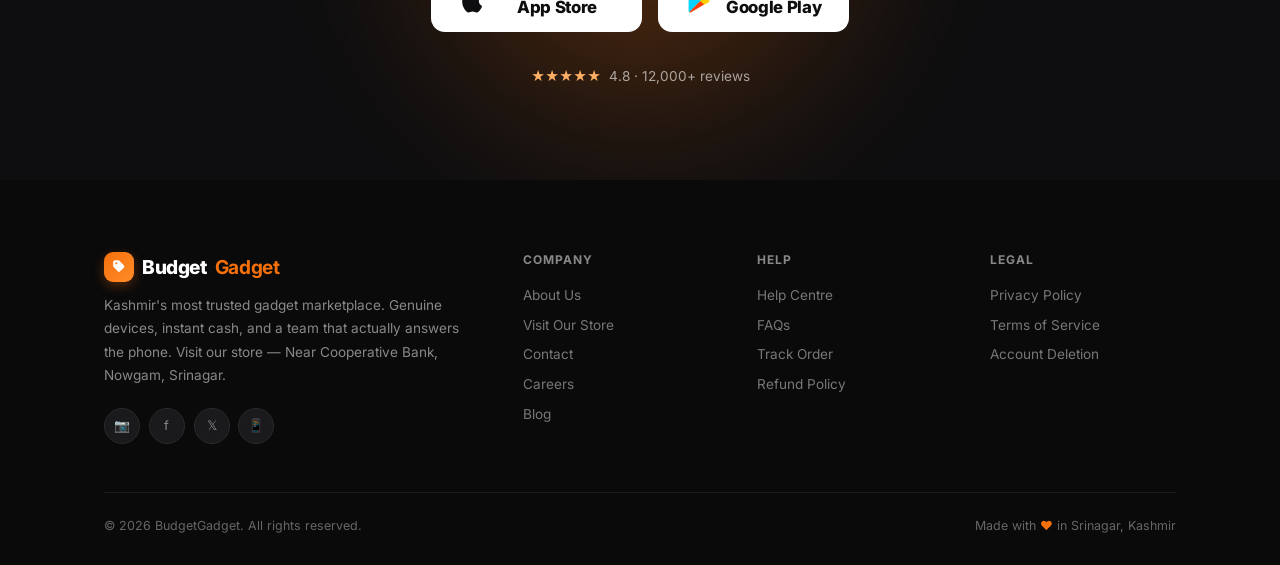
==== commit be4b4138: "Add privacy policy, account deletion page, store details, and device categories - New privacy.html: " ====
--- a/index.html
+++ b/index.html
@@ -179,6 +179,18 @@
 .stat-n{font-size:2.8rem;font-weight:900;letter-spacing:-.05em;background:var(--grad);-webkit-background-clip:text;background-clip:text;-webkit-text-fill-color:transparent;display:block;line-height:1}
 .stat-l{font-size:.78rem;color:var(--mid);font-weight:500;margin-top:.5rem;display:block}
 
+/* CATEGORIES */
+.cat-grid{display:grid;grid-template-columns:repeat(4,1fr);gap:1.2rem;margin-top:3.2rem}
+.cat{position:relative;background:var(--white);border:1px solid var(--line);border-radius:var(--r-lg);padding:2rem 1.4rem 1.8rem;text-align:center;overflow:hidden;transition:transform .4s var(--ease),box-shadow .4s,border-color .3s}
+.cat::before{content:'';position:absolute;top:0;left:0;right:0;height:3px;background:var(--grad);opacity:0;transition:opacity .35s}
+.cat:hover{transform:translateY(-6px);box-shadow:0 24px 50px -18px rgba(0,0,0,.16);border-color:var(--ob)}
+.cat:hover::before{opacity:1}
+.cat-ico{width:56px;height:56px;margin:0 auto 1rem;border-radius:16px;background:var(--od);display:flex;align-items:center;justify-content:center;font-size:1.7rem;transition:transform .4s var(--ease)}
+.cat:hover .cat-ico{transform:scale(1.12) rotate(-6deg);background:var(--grad)}
+.cat-title{font-size:.95rem;font-weight:800;letter-spacing:-.02em;margin-bottom:.3rem}
+.cat-desc{font-size:.76rem;color:var(--dim);line-height:1.5}
+.cat-badge{position:absolute;top:.85rem;right:.85rem;font-size:.58rem;font-weight:700;letter-spacing:.06em;text-transform:uppercase;color:var(--o);background:var(--od);border:1px solid var(--ob);padding:.22rem .6rem;border-radius:50px}
+
 /* BRANDS */
 .brands-wrap{display:flex;flex-wrap:wrap;gap:.7rem;margin-top:2.4rem}
 .br{display:inline-flex;align-items:center;gap:.5rem;font-size:.85rem;font-weight:600;padding:.6rem 1.2rem;border-radius:50px;background:var(--white);border:1px solid var(--line);color:var(--mid);transition:transform .25s var(--ease),border-color .2s,color .2s,box-shadow .25s}
@@ -213,6 +225,30 @@
 .t-av{width:38px;height:38px;border-radius:50%;background:var(--grad);display:flex;align-items:center;justify-content:center;font-size:1rem;flex-shrink:0;box-shadow:0 4px 12px rgba(245,112,10,.25)}
 .t-name{font-size:.88rem;font-weight:800;letter-spacing:-.02em}
 .t-loc{font-size:.74rem;color:var(--dim)}
+
+/* STORE */
+.store-grid{display:grid;grid-template-columns:1.05fr .95fr;gap:3rem;align-items:center;margin-top:3.2rem}
+.store-info{display:flex;flex-direction:column;gap:1rem}
+.si-row{display:flex;gap:1.1rem;align-items:flex-start;background:var(--white);border:1px solid var(--line);border-radius:var(--r-lg);padding:1.4rem 1.6rem;transition:transform .35s var(--ease),box-shadow .35s,border-color .25s}
+.si-row:hover{transform:translateX(6px);border-color:var(--ob);box-shadow:0 16px 36px -18px rgba(0,0,0,.16)}
+.si-ico{font-size:1.4rem;flex-shrink:0;width:46px;height:46px;border-radius:13px;background:var(--od);display:flex;align-items:center;justify-content:center}
+.si-title{font-size:.95rem;font-weight:800;margin-bottom:.3rem;letter-spacing:-.02em}
+.si-desc{font-size:.85rem;color:var(--mid);line-height:1.65}
+.si-desc a{color:var(--o);font-weight:600;text-decoration:none}
+.si-desc a:hover{text-decoration:underline}
+.store-btns{display:flex;gap:.8rem;flex-wrap:wrap;margin-top:.6rem}
+.store-card{background:var(--ink);border-radius:var(--r-lg);padding:2.6rem 2.2rem;position:relative;overflow:hidden;transition:transform .4s var(--ease),box-shadow .4s}
+.store-card:hover{transform:translateY(-5px);box-shadow:0 28px 60px -20px rgba(0,0,0,.45)}
+.store-card::before{content:'';position:absolute;width:360px;height:360px;border-radius:50%;background:radial-gradient(circle,rgba(245,112,10,.32),transparent 70%);top:-140px;right:-110px;filter:blur(40px)}
+.sc-badge{display:inline-flex;align-items:center;gap:.5rem;font-size:.68rem;font-weight:700;letter-spacing:.08em;text-transform:uppercase;color:var(--o3);background:rgba(245,112,10,.14);border:1px solid rgba(245,112,10,.3);padding:.4rem .9rem;border-radius:50px;margin-bottom:1.4rem;position:relative;z-index:1}
+.sc-ico{font-size:2.6rem;display:block;margin-bottom:1rem;position:relative;z-index:1}
+.sc-name{font-size:1.5rem;font-weight:800;color:#fff;letter-spacing:-.03em;line-height:1.15;position:relative;z-index:1}
+.sc-name b{background:linear-gradient(135deg,#FFB066,#FF8C2A);-webkit-background-clip:text;background-clip:text;-webkit-text-fill-color:transparent}
+.sc-addr{font-size:.86rem;color:rgba(255,255,255,.65);line-height:1.65;margin:.7rem 0 1.6rem;position:relative;z-index:1}
+.sc-list{display:flex;flex-direction:column;gap:.6rem;position:relative;z-index:1}
+.sc-item{display:flex;align-items:center;gap:.7rem;background:rgba(255,255,255,.05);border:1px solid rgba(255,255,255,.09);border-radius:12px;padding:.75rem 1rem;font-size:.82rem;font-weight:600;color:rgba(255,255,255,.85);transition:border-color .25s,transform .3s var(--ease)}
+.sc-item:hover{border-color:rgba(245,112,10,.5);transform:translateX(4px)}
+.sc-item span{font-size:1rem}
 
 /* CTA */
 .cta-section{position:relative;background:var(--ink);padding:6rem 0;text-align:center;overflow:hidden}
@@ -268,8 +304,10 @@
   .h-btns,.h-trust{justify-content:center}
   .phone-wrap{order:-1}
   .how-grid,.feat-grid{grid-template-columns:1fr}
+  .cat-grid{grid-template-columns:repeat(2,1fr)}
   .stats-row{grid-template-columns:repeat(2,1fr)}
   .promise-grid{grid-template-columns:1fr}
+  .store-grid{grid-template-columns:1fr;gap:2rem}
   .test-grid{grid-template-columns:1fr}
   .footer-grid{grid-template-columns:1fr 1fr;gap:2rem}
   .fbot{flex-direction:column;gap:.6rem;text-align:center}
@@ -306,6 +344,7 @@
     <div class="nl">
       <a href="#how">How It Works</a>
       <a href="#features">Features</a>
+      <a href="#store">Store</a>
       <a href="#download">Download</a>
     </div>
     <div class="nav-actions">
@@ -326,7 +365,7 @@
     <div>
       <div class="h-tag hero-in"><span class="h-dot"></span>Kashmir's #1 Gadget App</div>
       <h1 class="hero-in">Sell. Buy.<br><span class="gr">Exchange.</span><br>Instantly.</h1>
-      <p class="h-sub hero-in">Get the best price for your old device, or find your next gadget at a fraction of the cost. Doorstep pickup, instant cash — Kashmir-built, Kashmir-trusted.</p>
+      <p class="h-sub hero-in">Get the best price for your old phone, iPad, laptop, or EarPods — or find your next gadget at a fraction of the cost. Doorstep pickup, instant cash — Kashmir-built, Kashmir-trusted.</p>
       <div class="h-btns hero-in">
         <a href="#download" class="btn-p">
           <svg width="15" height="15" viewBox="0 0 24 24" fill="none" stroke="currentColor" stroke-width="2.5" stroke-linecap="round"><path d="M12 16l-5-5 1.4-1.4 2.6 2.6V4h2v8.2l2.6-2.6L17 11l-5 5z"/><path d="M5 20h14"/></svg>
@@ -398,6 +437,7 @@
     <span class="ds-item"><b>◆</b> Free Doorstep Pickup</span>
     <span class="ds-item"><b>◆</b> Made in Kashmir ♥</span>
     <span class="ds-item"><b>◆</b> 32-Point Inspection</span>
+    <span class="ds-item"><b>◆</b> Phones · iPads · Laptops · EarPods</span>
     <span class="ds-item"><b>◆</b> 100% Genuine</span>
     <span class="ds-item"><b>◆</b> Same-Day Pickup</span>
     <span class="ds-item"><b>◆</b> Instant UPI Payment</span>
@@ -406,6 +446,7 @@
     <span class="ds-item"><b>◆</b> Free Doorstep Pickup</span>
     <span class="ds-item"><b>◆</b> Made in Kashmir ♥</span>
     <span class="ds-item"><b>◆</b> 32-Point Inspection</span>
+    <span class="ds-item"><b>◆</b> Phones · iPads · Laptops · EarPods</span>
   </div>
 </div>
 
@@ -432,7 +473,7 @@
         <div class="hc-num">01</div>
         <span class="hc-ico">🔍</span>
         <h3 class="hc-title">Select Your Device</h3>
-        <p class="hc-desc">Search your phone model and pick the condition — Excellent, Good, or Fair. Takes 30 seconds in the app.</p>
+        <p class="hc-desc">Phone, iPad, laptop, EarPods — search your model and pick the condition: Excellent, Good, or Fair. Takes 30 seconds in the app.</p>
       </div>
       <div class="how-cell">
         <div class="hc-num">02</div>
@@ -493,8 +534,51 @@
 <!-- BRANDS -->
 <section class="section s-alt">
   <div class="wrap">
-    <span class="s-label rv">All Major Brands</span>
+    <span class="s-label rv">More Than Phones</span>
     <h2 class="rv">We buy &amp; sell <span class="gr">everything.</span></h2>
+    <div class="cat-grid">
+      <div class="cat rv rv-1">
+        <span class="cat-badge">Popular</span>
+        <div class="cat-ico">📱</div>
+        <div class="cat-title">Smartphones</div>
+        <div class="cat-desc">iPhone, Samsung, OnePlus &amp; every major brand</div>
+      </div>
+      <div class="cat rv rv-2">
+        <div class="cat-ico">📲</div>
+        <div class="cat-title">iPads &amp; Tablets</div>
+        <div class="cat-desc">iPad, Galaxy Tab &amp; all Android tablets</div>
+      </div>
+      <div class="cat rv rv-3">
+        <div class="cat-ico">💻</div>
+        <div class="cat-title">Laptops &amp; MacBooks</div>
+        <div class="cat-desc">MacBook, Dell, Lenovo, HP — gaming rigs too</div>
+      </div>
+      <div class="cat rv rv-4">
+        <div class="cat-ico">🎧</div>
+        <div class="cat-title">EarPods &amp; Audio</div>
+        <div class="cat-desc">AirPods, EarPods, earbuds &amp; headphones</div>
+      </div>
+      <div class="cat rv rv-1">
+        <div class="cat-ico">⌚</div>
+        <div class="cat-title">Smartwatches</div>
+        <div class="cat-desc">Apple Watch, Galaxy Watch &amp; fitness bands</div>
+      </div>
+      <div class="cat rv rv-2">
+        <div class="cat-ico">🎮</div>
+        <div class="cat-title">Gaming Consoles</div>
+        <div class="cat-desc">PlayStation, Xbox &amp; Nintendo Switch</div>
+      </div>
+      <div class="cat rv rv-3">
+        <div class="cat-ico">📷</div>
+        <div class="cat-title">Cameras</div>
+        <div class="cat-desc">DSLR, mirrorless, GoPro &amp; drones</div>
+      </div>
+      <div class="cat rv rv-4">
+        <div class="cat-ico">🔌</div>
+        <div class="cat-title">Other Gadgets</div>
+        <div class="cat-desc">If it powers on, we'll quote it — just ask</div>
+      </div>
+    </div>
     <div class="brands-wrap">
       <div class="br"><img src="images/apple.svg" alt="" loading="lazy"> Apple</div>
       <div class="br"><img src="images/samsung.svg" alt="" loading="lazy"> Samsung</div>
@@ -506,10 +590,10 @@
       <div class="br"><img src="images/apple.svg" alt="" loading="lazy"> MacBook</div>
       <div class="br"><img src="images/lenovo.svg" alt="" loading="lazy"> Lenovo</div>
       <div class="br"><img src="images/dell.svg" alt="" loading="lazy"> Dell</div>
-      <div class="br">⌚ Smartwatches</div>
-      <div class="br">🎧 Earbuds</div>
-      <div class="br">📷 Cameras</div>
-      <div class="br">🎮 Consoles</div>
+      <div class="br">💻 HP</div>
+      <div class="br">📲 iPad</div>
+      <div class="br">🎧 AirPods &amp; EarPods</div>
+      <div class="br">➕ And many more</div>
     </div>
   </div>
 </section>
@@ -615,6 +699,55 @@
   </div>
 </section>
 
+<!-- STORE -->
+<section class="section" id="store">
+  <div class="wrap">
+    <span class="s-label rv">Visit Us Offline</span>
+    <h2 class="rv">Prefer to walk in?<br><span class="gr">Visit our store.</span></h2>
+    <div class="store-grid">
+      <div class="store-info">
+        <div class="si-row rv rv-1">
+          <div class="si-ico">📍</div>
+          <div>
+            <div class="si-title">Budget Gadget Store — Nowgam</div>
+            <div class="si-desc">Near Cooperative Bank, Nowgam, Srinagar, Jammu &amp; Kashmir. Easy to reach from anywhere in the city.</div>
+          </div>
+        </div>
+        <div class="si-row rv rv-2">
+          <div class="si-ico">🛍️</div>
+          <div>
+            <div class="si-title">Everything, in person</div>
+            <div class="si-desc">Browse phones, iPads, laptops, EarPods and more — get an instant quote, sell, buy, or exchange on the spot.</div>
+          </div>
+        </div>
+        <div class="si-row rv rv-3">
+          <div class="si-ico">📷</div>
+          <div>
+            <div class="si-title">DM us anytime</div>
+            <div class="si-desc">Latest arrivals and deals drop first on Instagram — <a href="https://instagram.com/budget_gadget_sxr" target="_blank" rel="noopener">@budget_gadget_sxr</a>. DM us for quick quotes.</div>
+          </div>
+        </div>
+        <div class="store-btns rv rv-4">
+          <a href="https://maps.google.com/?q=Budget+Gadget,+Nowgam,+Srinagar" target="_blank" rel="noopener" class="btn-p">🧭 Get Directions</a>
+          <a href="https://instagram.com/budget_gadget_sxr" target="_blank" rel="noopener" class="btn-s">Follow on Instagram →</a>
+        </div>
+      </div>
+      <div class="store-card rv rv-2">
+        <span class="sc-badge"><span class="h-dot"></span>Walk-ins Welcome</span>
+        <span class="sc-ico">🏬</span>
+        <div class="sc-name">Budget <b>Gadget</b><br>Nowgam, Srinagar</div>
+        <p class="sc-addr">Near Cooperative Bank, Nowgam · Srinagar, J&amp;K</p>
+        <div class="sc-list">
+          <div class="sc-item"><span>⚡</span> Instant quotes at the counter</div>
+          <div class="sc-item"><span>🔄</span> Same-day exchange &amp; upgrade</div>
+          <div class="sc-item"><span>🖐</span> Try every device before you buy</div>
+          <div class="sc-item"><span>🛡</span> Same 7-day warranty as the app</div>
+        </div>
+      </div>
+    </div>
+  </div>
+</section>
+
 <!-- DOWNLOAD CTA -->
 <section class="cta-section" id="download">
   <div class="cta-glow"></div>
@@ -652,7 +785,7 @@
           </span>
           Budget <b>Gadget</b>
         </div>
-        <p class="f-tag">Kashmir's most trusted gadget marketplace. Genuine devices, instant cash, and a team that actually answers the phone.</p>
+        <p class="f-tag">Kashmir's most trusted gadget marketplace. Genuine devices, instant cash, and a team that actually answers the phone. Visit our store — Near Cooperative Bank, Nowgam, Srinagar.</p>
         <div class="socials">
           <a href="https://instagram.com/budget_gadget_sxr" target="_blank" class="soc">📷</a>
           <a href="#" class="soc">f</a>
@@ -664,6 +797,7 @@
         <h4>Company</h4>
         <ul>
           <li><a href="about.html">About Us</a></li>
+          <li><a href="#store">Visit Our Store</a></li>
           <li><a href="contact.html">Contact</a></li>
           <li><a href="#">Careers</a></li>
           <li><a href="#">Blog</a></li>
@@ -683,7 +817,7 @@
         <ul>
           <li><a href="privacy.html">Privacy Policy</a></li>
           <li><a href="terms.html">Terms of Service</a></li>
-          <li><a href="#">Account Deletion</a></li>
+          <li><a href="delete-account.html">Account Deletion</a></li>
         </ul>
       </div>
     </div>
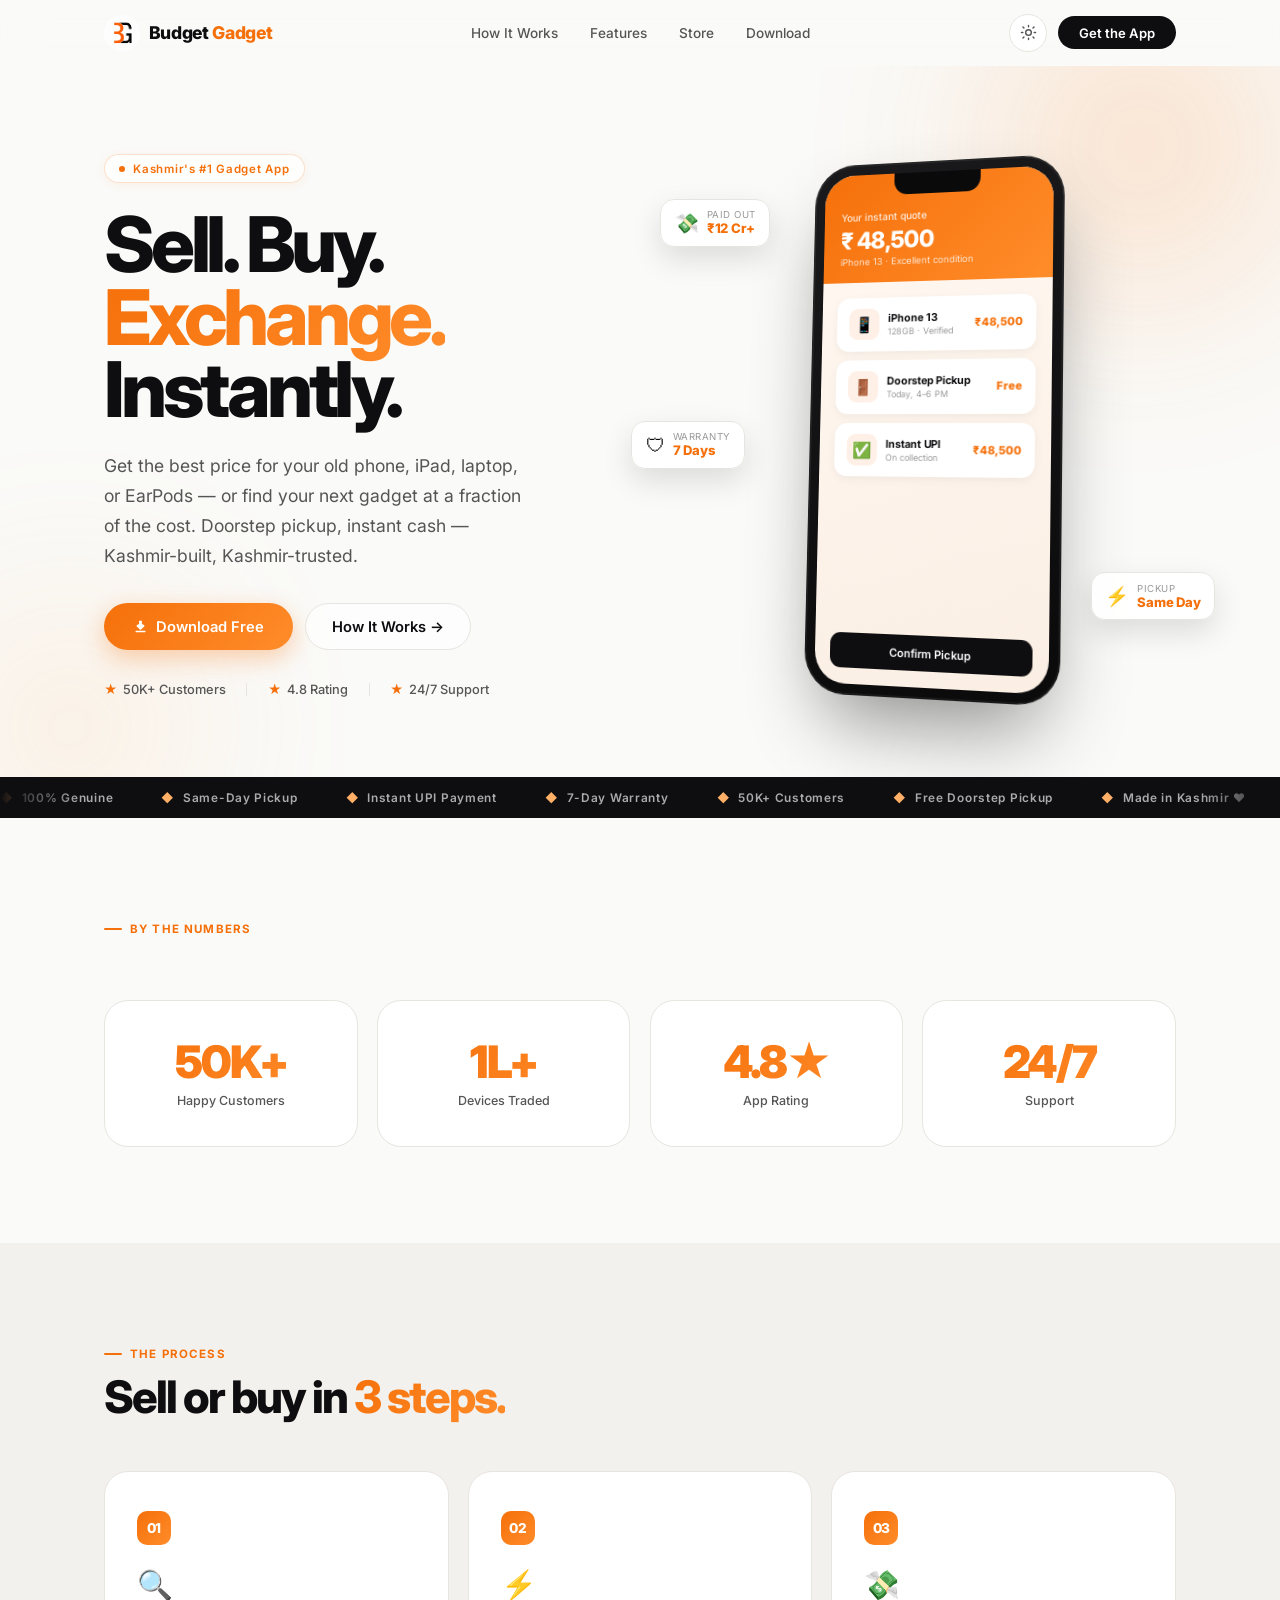
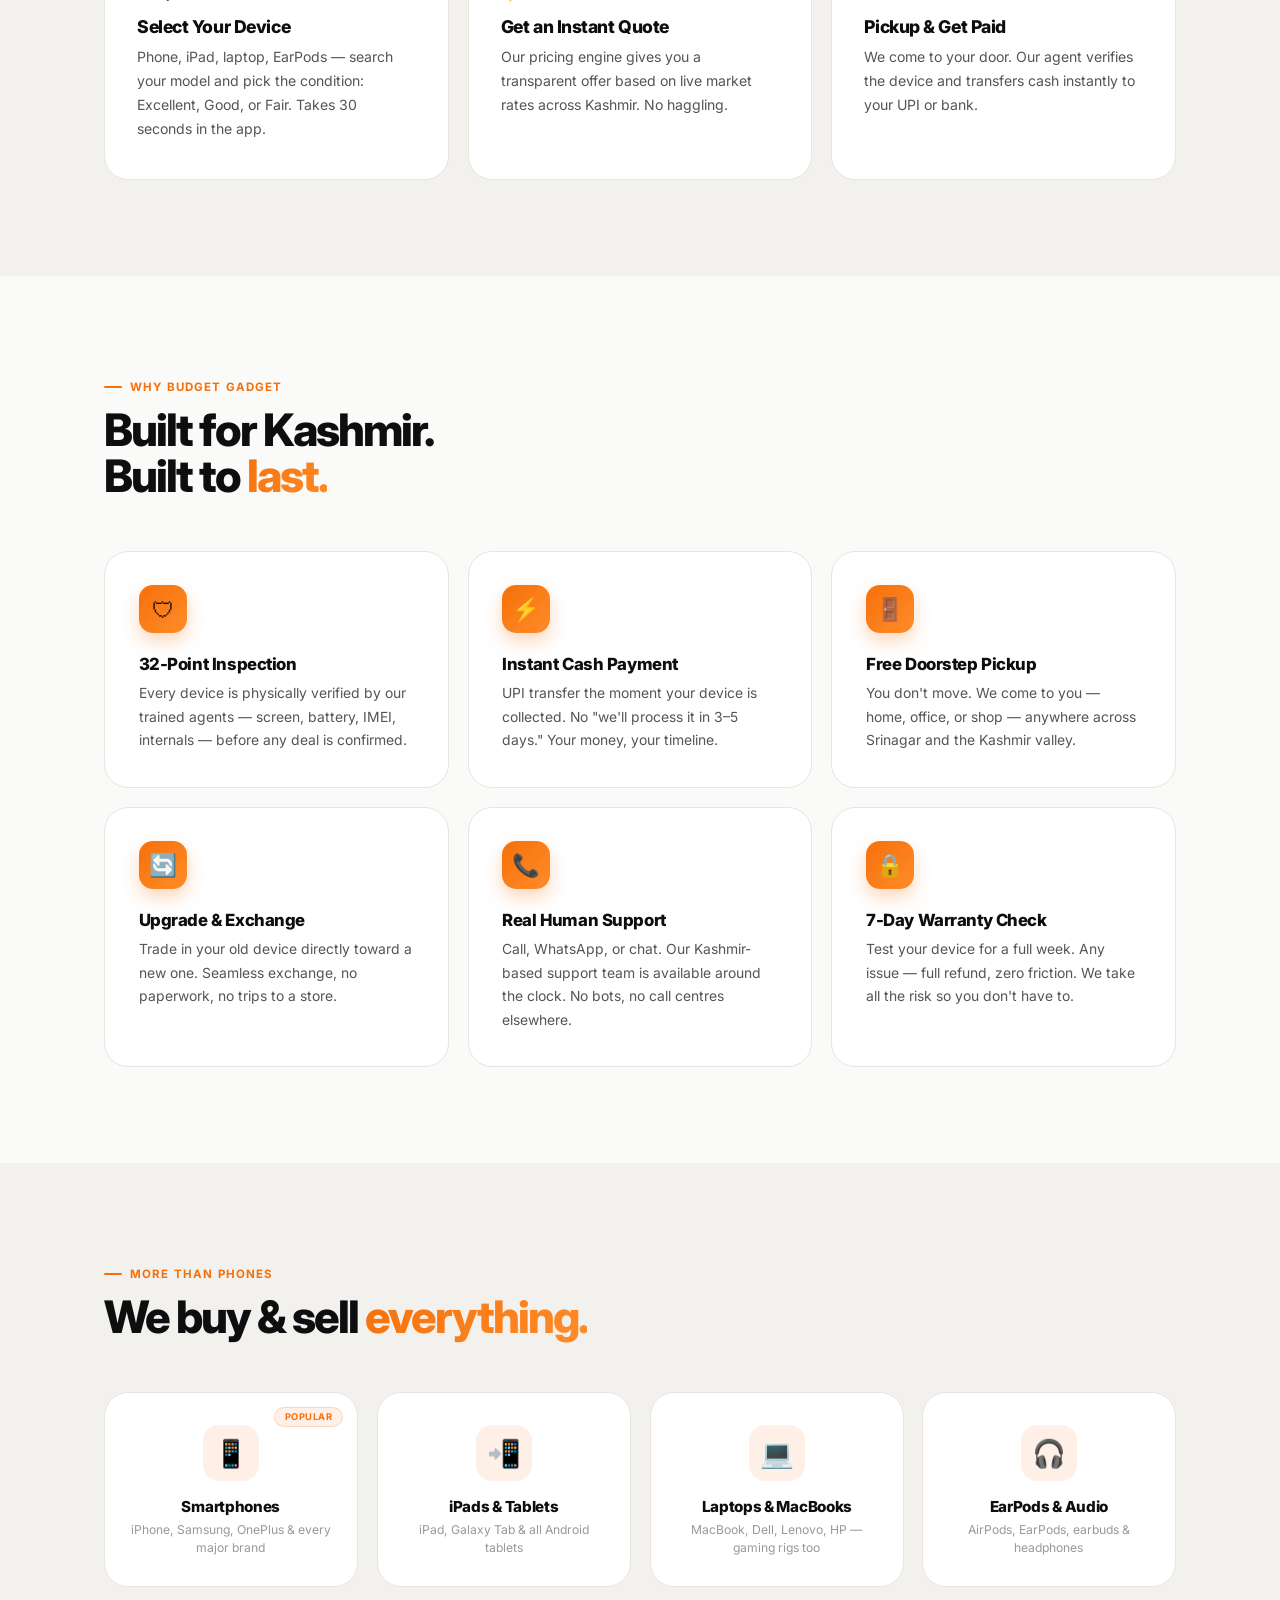
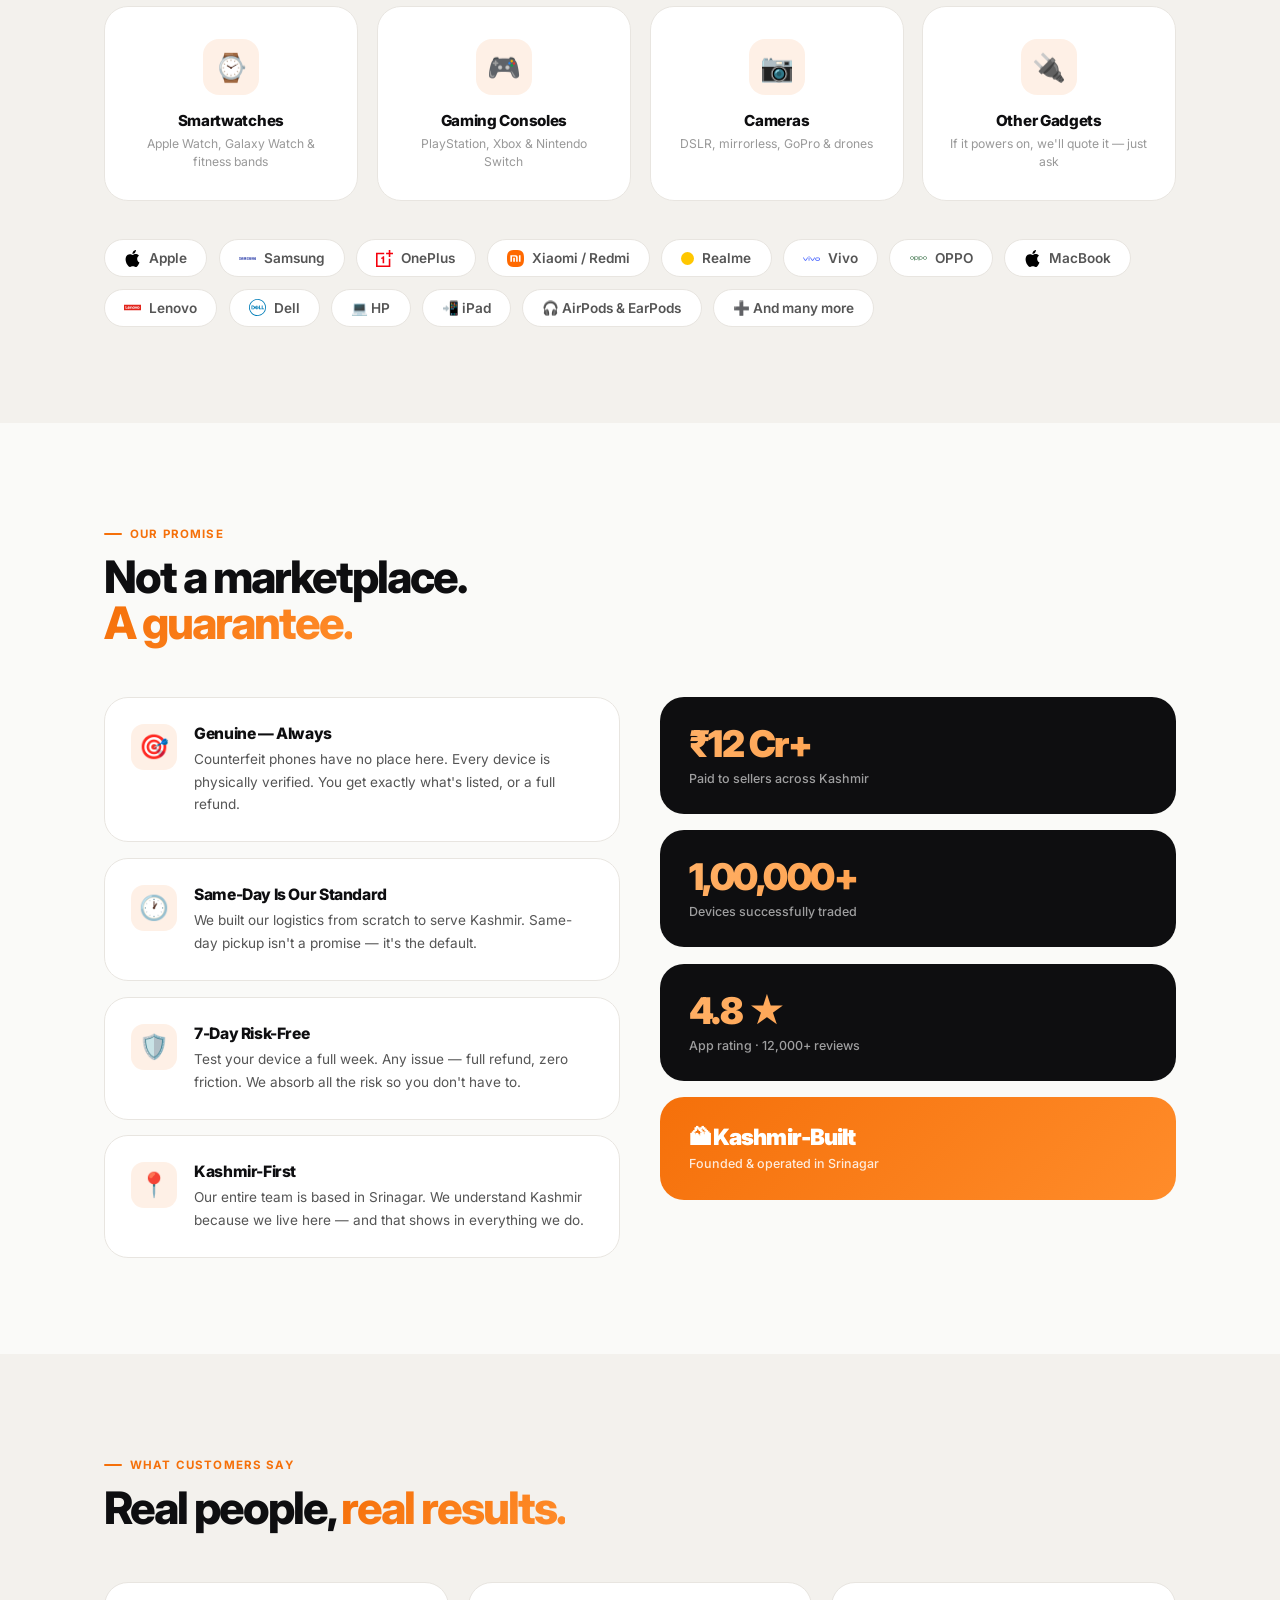
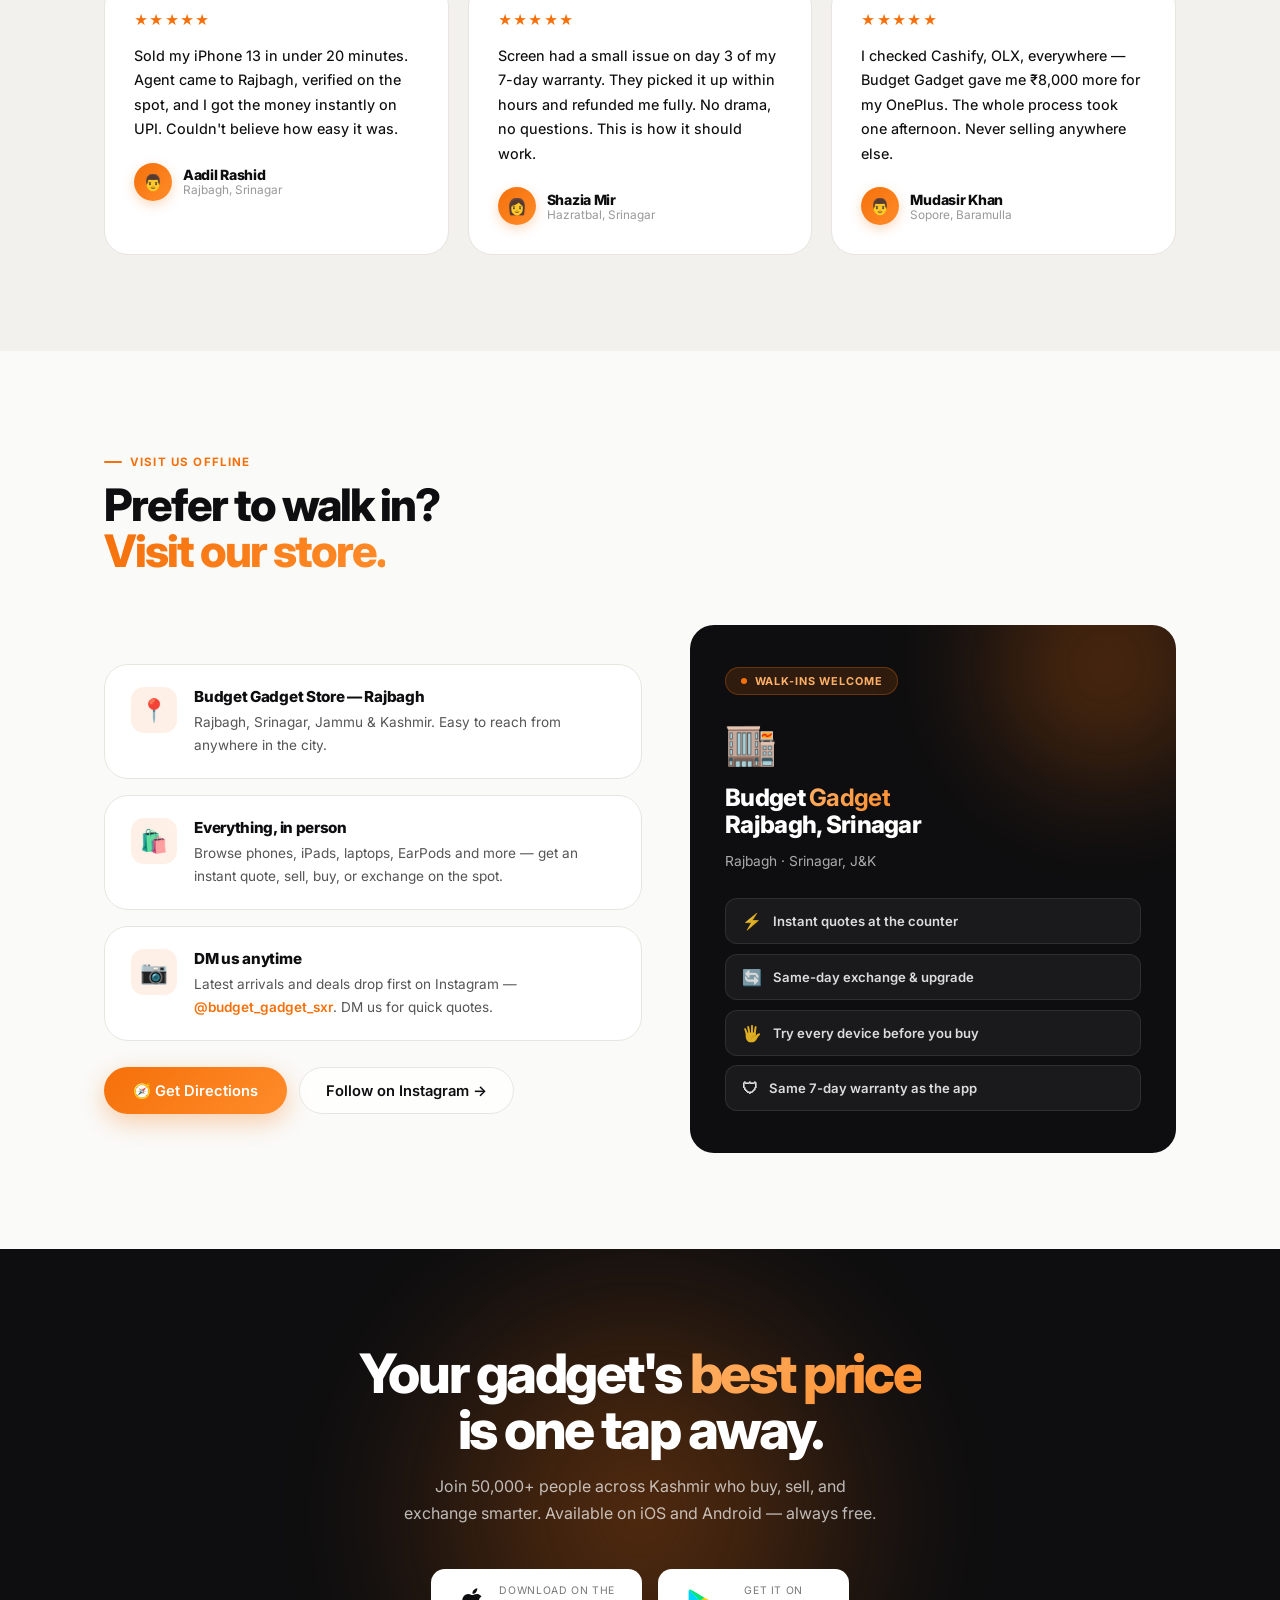
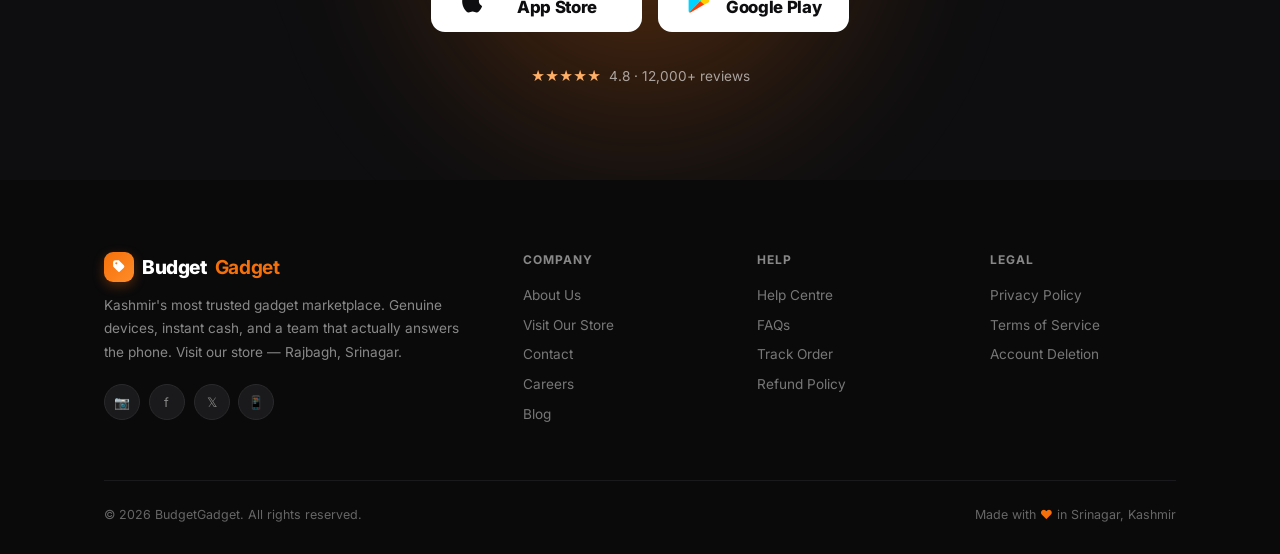
==== commit 37b261cd: "Use Rajbagh store address and real support email Store is at Rajbagh, Srinagar (not Nowgam); replace" ====
--- a/index.html
+++ b/index.html
@@ -709,8 +709,8 @@
         <div class="si-row rv rv-1">
           <div class="si-ico">📍</div>
           <div>
-            <div class="si-title">Budget Gadget Store — Nowgam</div>
-            <div class="si-desc">Near Cooperative Bank, Nowgam, Srinagar, Jammu &amp; Kashmir. Easy to reach from anywhere in the city.</div>
+            <div class="si-title">Budget Gadget Store — Rajbagh</div>
+            <div class="si-desc">Rajbagh, Srinagar, Jammu &amp; Kashmir. Easy to reach from anywhere in the city.</div>
           </div>
         </div>
         <div class="si-row rv rv-2">
@@ -728,15 +728,15 @@
           </div>
         </div>
         <div class="store-btns rv rv-4">
-          <a href="https://maps.google.com/?q=Budget+Gadget,+Nowgam,+Srinagar" target="_blank" rel="noopener" class="btn-p">🧭 Get Directions</a>
+          <a href="https://maps.google.com/?q=Budget+Gadget,+Rajbagh,+Srinagar" target="_blank" rel="noopener" class="btn-p">🧭 Get Directions</a>
           <a href="https://instagram.com/budget_gadget_sxr" target="_blank" rel="noopener" class="btn-s">Follow on Instagram →</a>
         </div>
       </div>
       <div class="store-card rv rv-2">
         <span class="sc-badge"><span class="h-dot"></span>Walk-ins Welcome</span>
         <span class="sc-ico">🏬</span>
-        <div class="sc-name">Budget <b>Gadget</b><br>Nowgam, Srinagar</div>
-        <p class="sc-addr">Near Cooperative Bank, Nowgam · Srinagar, J&amp;K</p>
+        <div class="sc-name">Budget <b>Gadget</b><br>Rajbagh, Srinagar</div>
+        <p class="sc-addr">Rajbagh · Srinagar, J&amp;K</p>
         <div class="sc-list">
           <div class="sc-item"><span>⚡</span> Instant quotes at the counter</div>
           <div class="sc-item"><span>🔄</span> Same-day exchange &amp; upgrade</div>
@@ -785,7 +785,7 @@
           </span>
           Budget <b>Gadget</b>
         </div>
-        <p class="f-tag">Kashmir's most trusted gadget marketplace. Genuine devices, instant cash, and a team that actually answers the phone. Visit our store — Near Cooperative Bank, Nowgam, Srinagar.</p>
+        <p class="f-tag">Kashmir's most trusted gadget marketplace. Genuine devices, instant cash, and a team that actually answers the phone. Visit our store — Rajbagh, Srinagar.</p>
         <div class="socials">
           <a href="https://instagram.com/budget_gadget_sxr" target="_blank" class="soc">📷</a>
           <a href="#" class="soc">f</a>
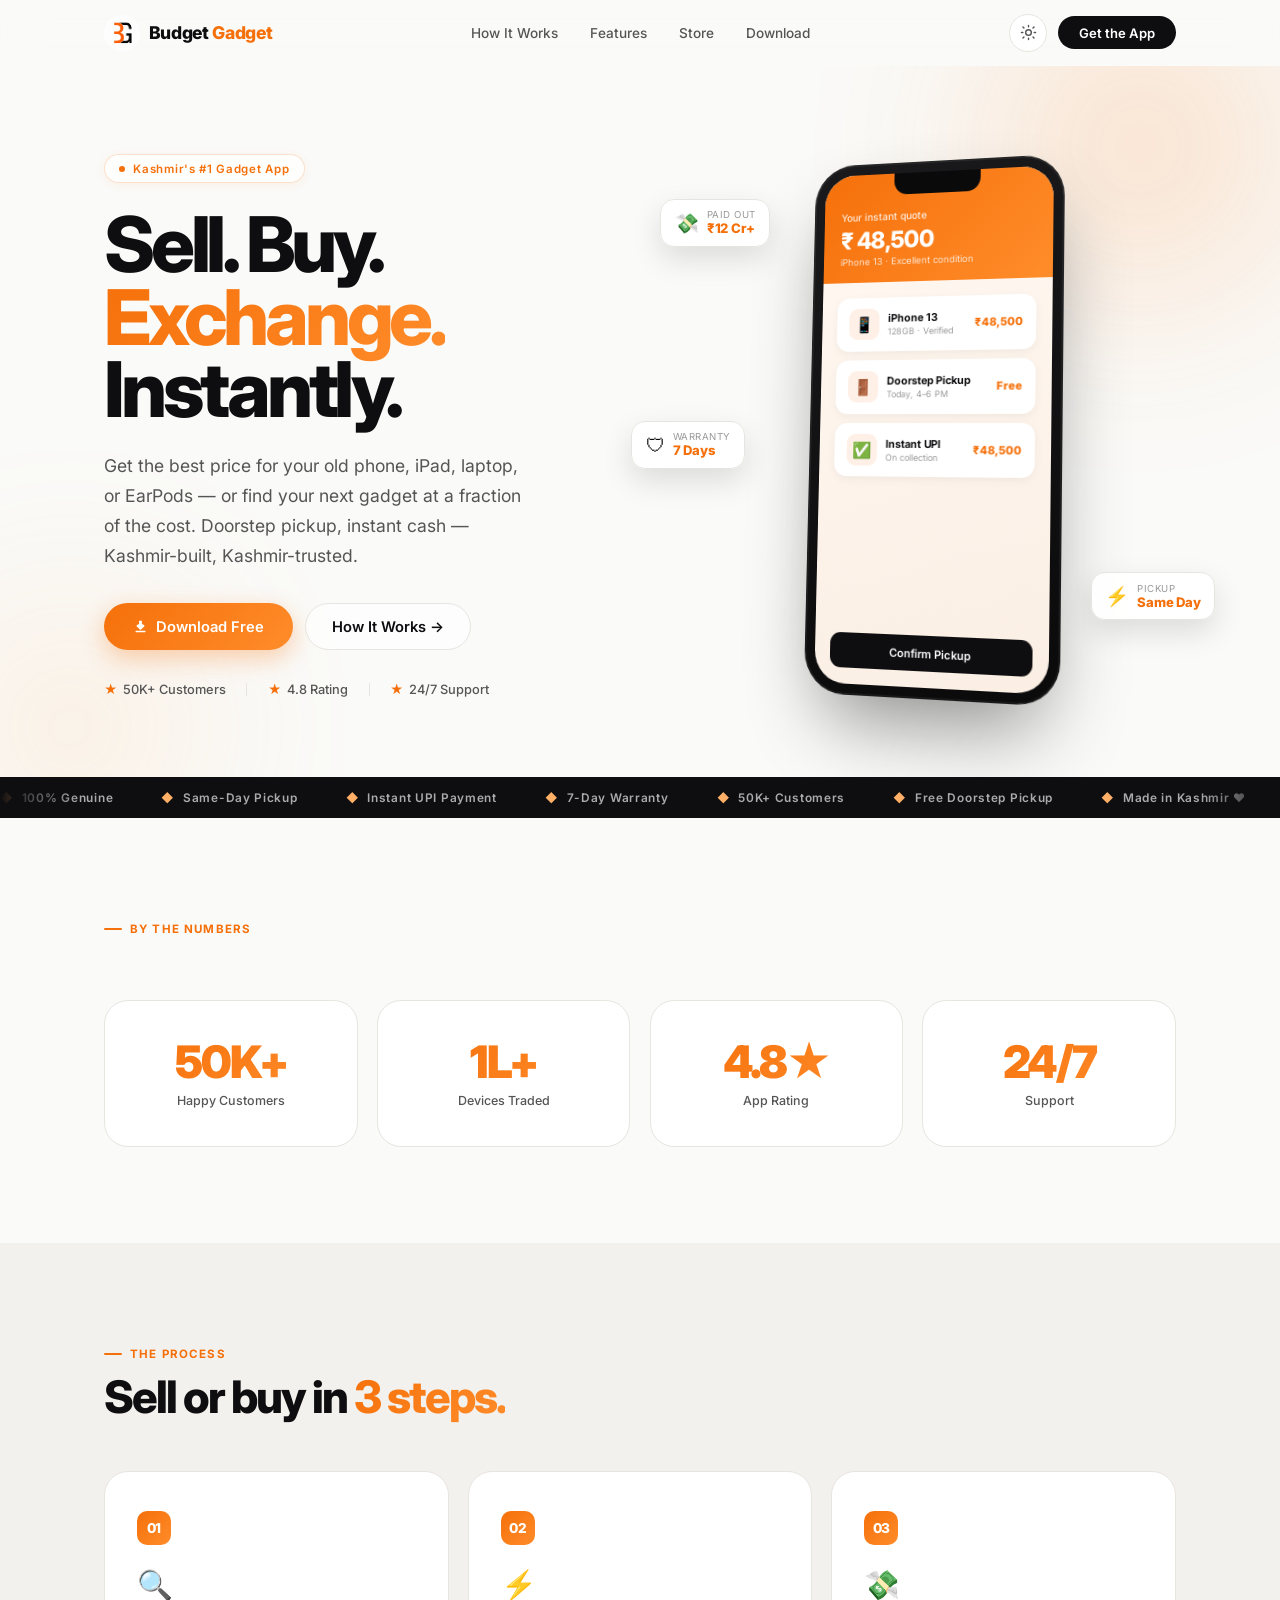
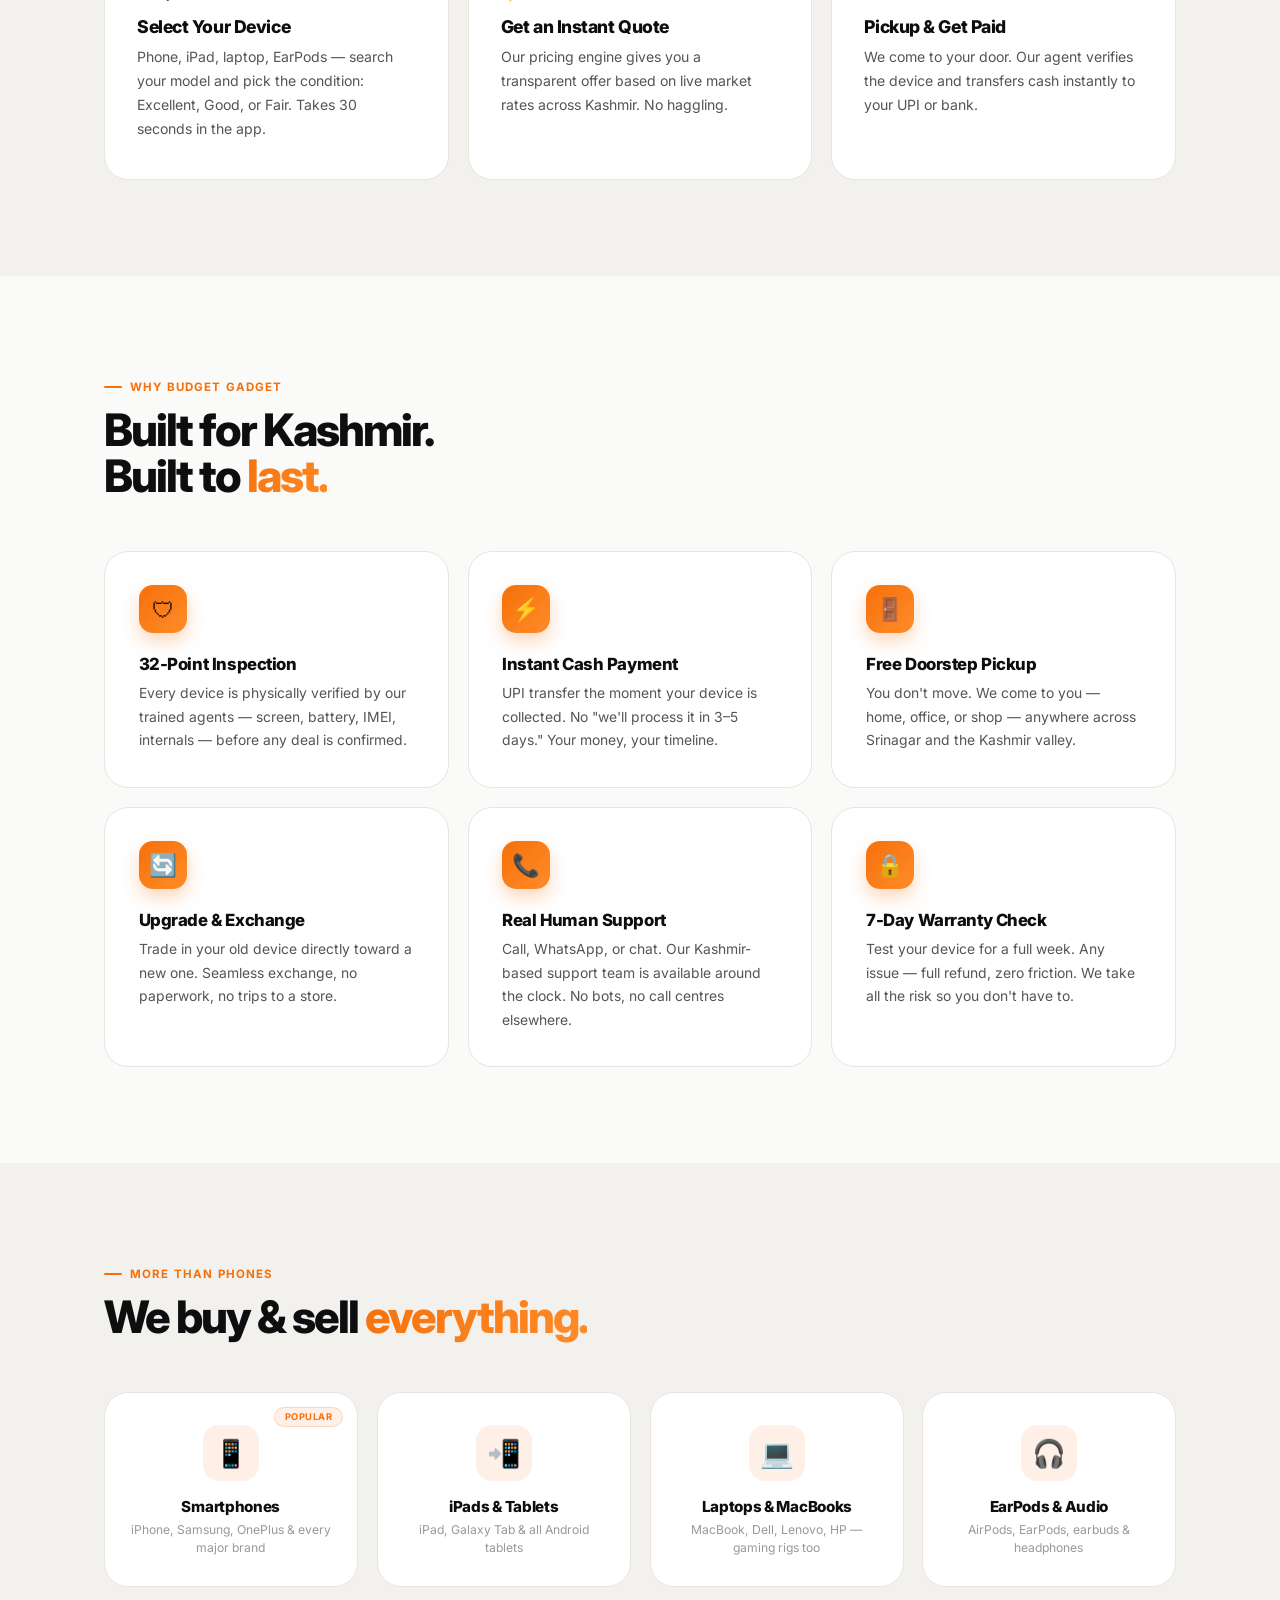
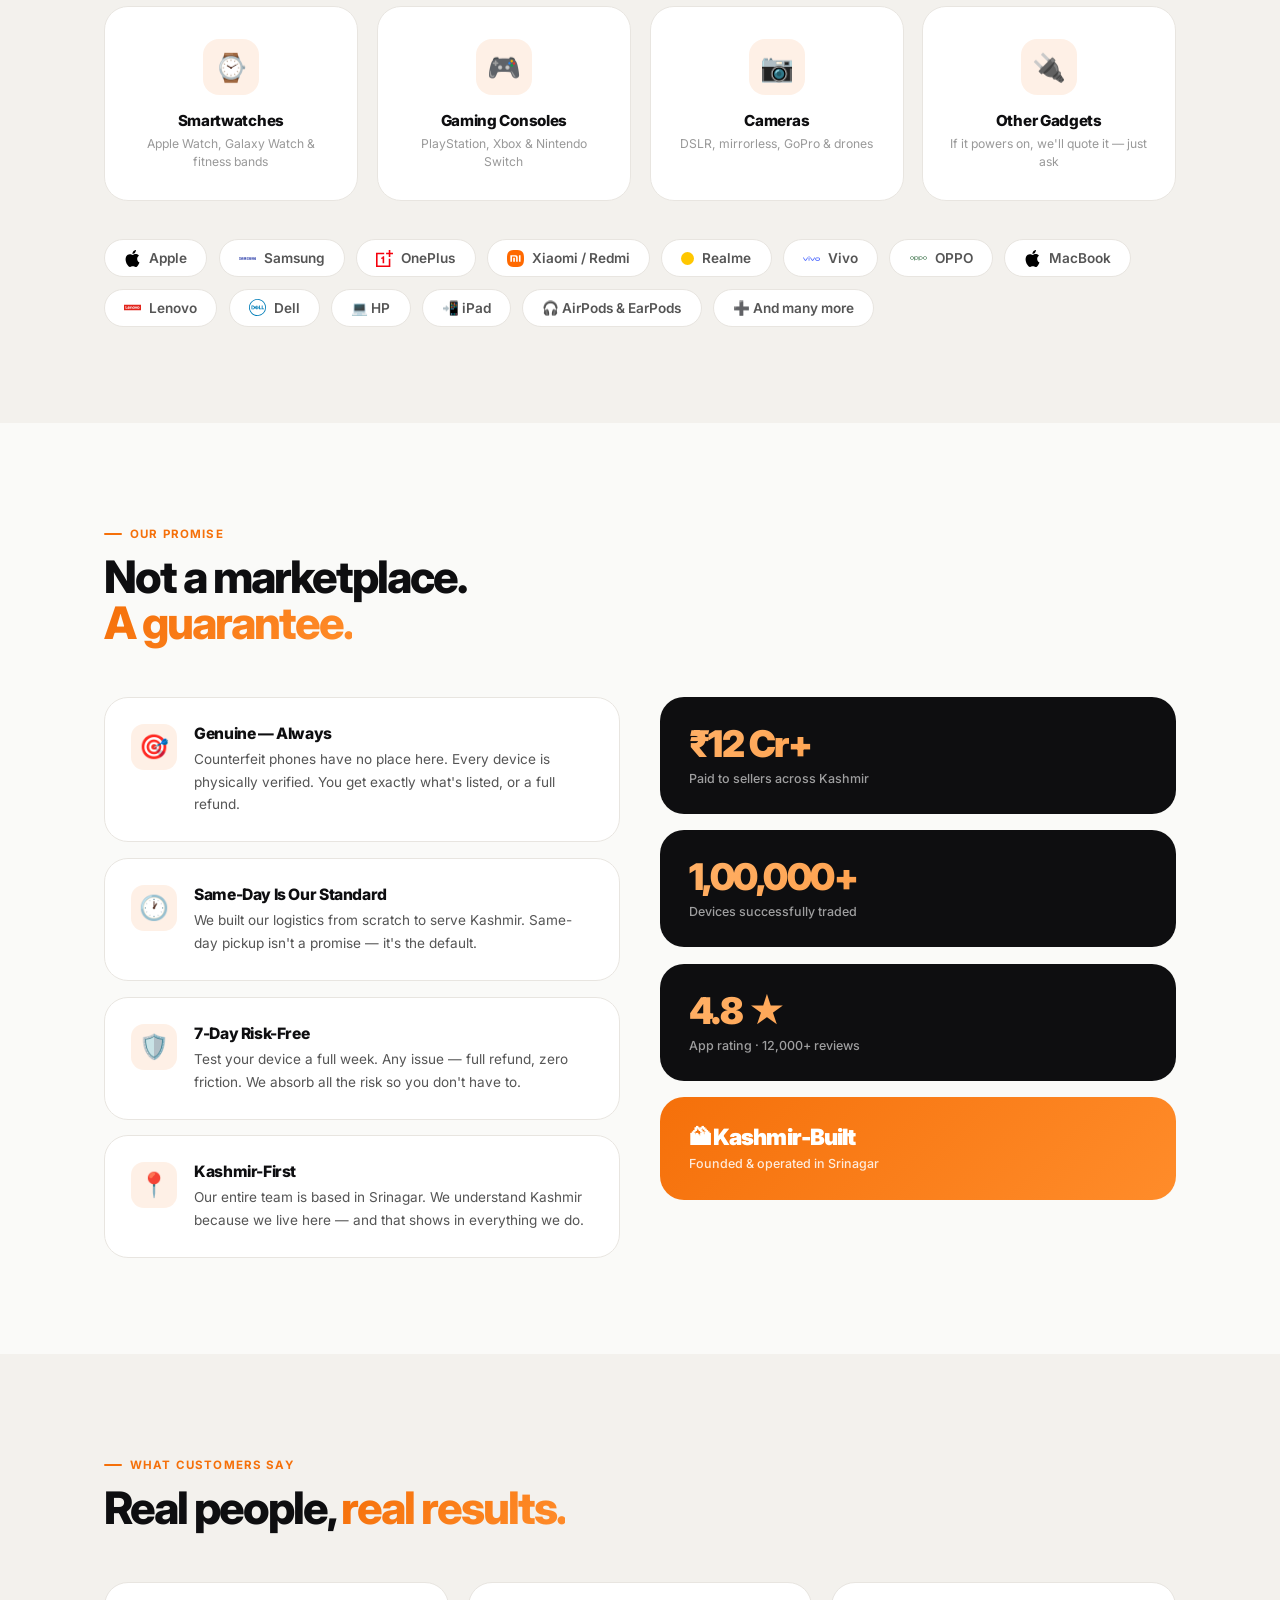
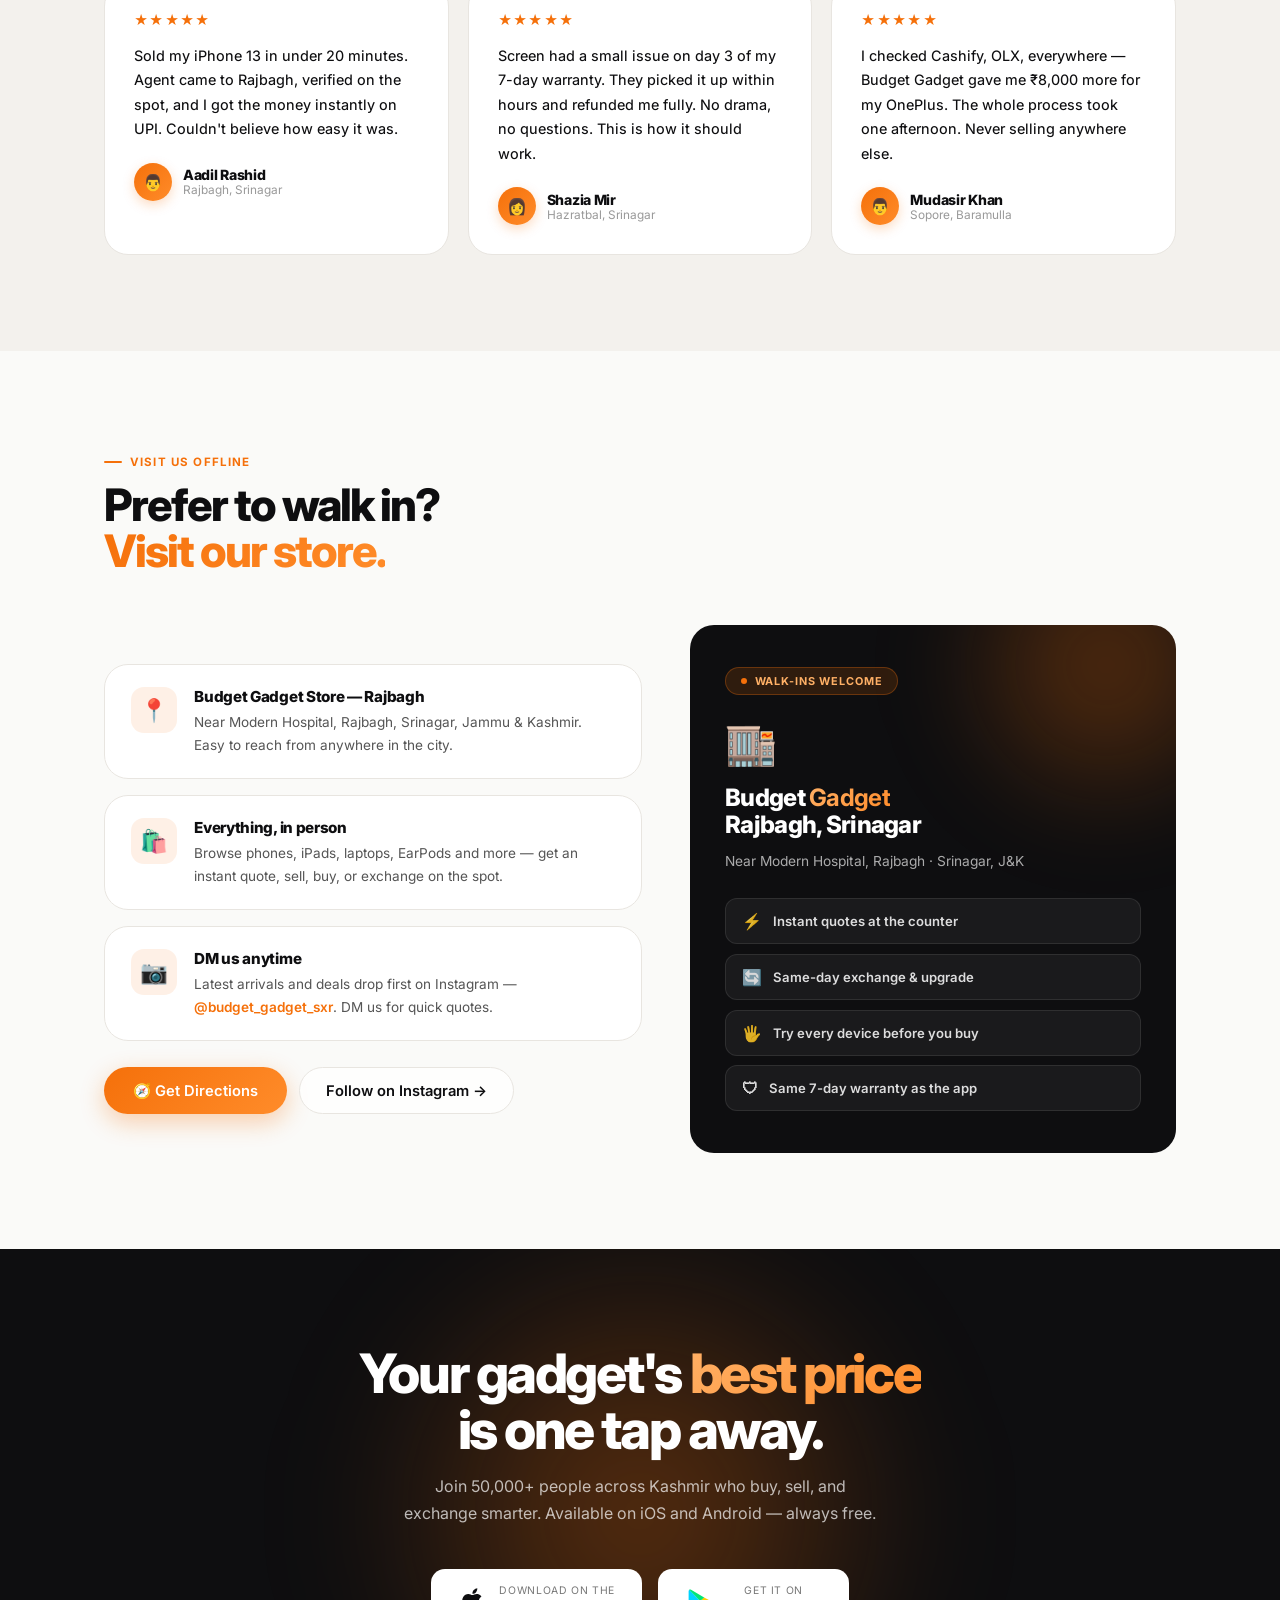
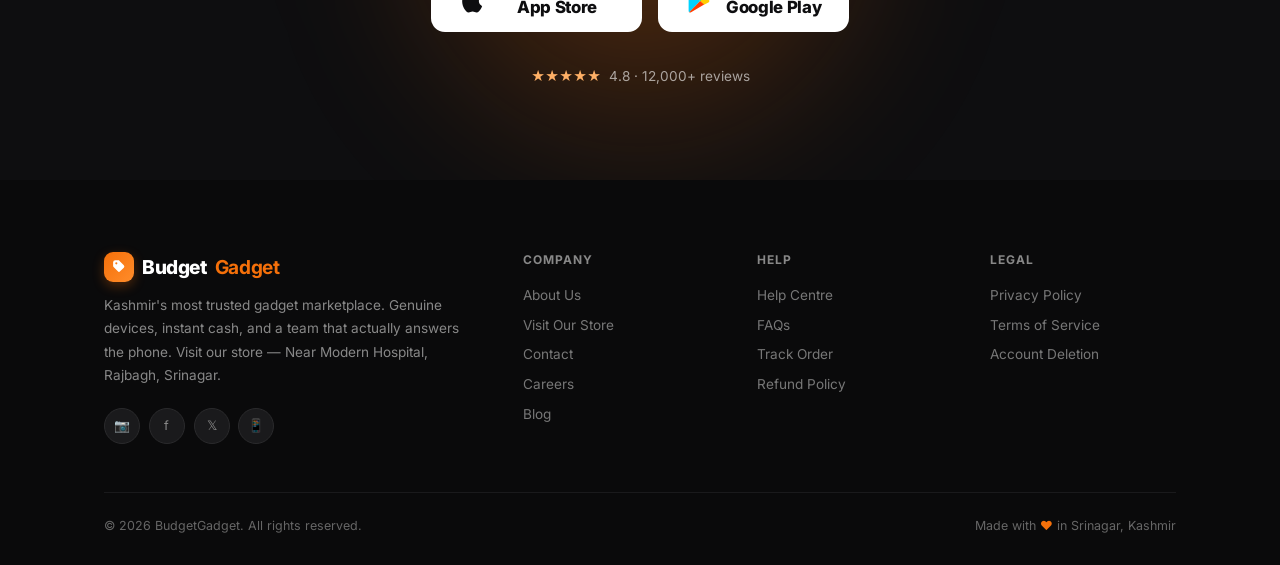
==== commit c249a73e: "Use full store address: Near Modern Hospital, Rajbagh Co-Authored-By: Claude Fable 5 <noreply@anthro" ====
--- a/index.html
+++ b/index.html
@@ -710,7 +710,7 @@
           <div class="si-ico">📍</div>
           <div>
             <div class="si-title">Budget Gadget Store — Rajbagh</div>
-            <div class="si-desc">Rajbagh, Srinagar, Jammu &amp; Kashmir. Easy to reach from anywhere in the city.</div>
+            <div class="si-desc">Near Modern Hospital, Rajbagh, Srinagar, Jammu &amp; Kashmir. Easy to reach from anywhere in the city.</div>
           </div>
         </div>
         <div class="si-row rv rv-2">
@@ -728,7 +728,7 @@
           </div>
         </div>
         <div class="store-btns rv rv-4">
-          <a href="https://maps.google.com/?q=Budget+Gadget,+Rajbagh,+Srinagar" target="_blank" rel="noopener" class="btn-p">🧭 Get Directions</a>
+          <a href="https://maps.google.com/?q=Budget+Gadget,+Near+Modern+Hospital,+Rajbagh,+Srinagar" target="_blank" rel="noopener" class="btn-p">🧭 Get Directions</a>
           <a href="https://instagram.com/budget_gadget_sxr" target="_blank" rel="noopener" class="btn-s">Follow on Instagram →</a>
         </div>
       </div>
@@ -736,7 +736,7 @@
         <span class="sc-badge"><span class="h-dot"></span>Walk-ins Welcome</span>
         <span class="sc-ico">🏬</span>
         <div class="sc-name">Budget <b>Gadget</b><br>Rajbagh, Srinagar</div>
-        <p class="sc-addr">Rajbagh · Srinagar, J&amp;K</p>
+        <p class="sc-addr">Near Modern Hospital, Rajbagh · Srinagar, J&amp;K</p>
         <div class="sc-list">
           <div class="sc-item"><span>⚡</span> Instant quotes at the counter</div>
           <div class="sc-item"><span>🔄</span> Same-day exchange &amp; upgrade</div>
@@ -785,7 +785,7 @@
           </span>
           Budget <b>Gadget</b>
         </div>
-        <p class="f-tag">Kashmir's most trusted gadget marketplace. Genuine devices, instant cash, and a team that actually answers the phone. Visit our store — Rajbagh, Srinagar.</p>
+        <p class="f-tag">Kashmir's most trusted gadget marketplace. Genuine devices, instant cash, and a team that actually answers the phone. Visit our store — Near Modern Hospital, Rajbagh, Srinagar.</p>
         <div class="socials">
           <a href="https://instagram.com/budget_gadget_sxr" target="_blank" class="soc">📷</a>
           <a href="#" class="soc">f</a>
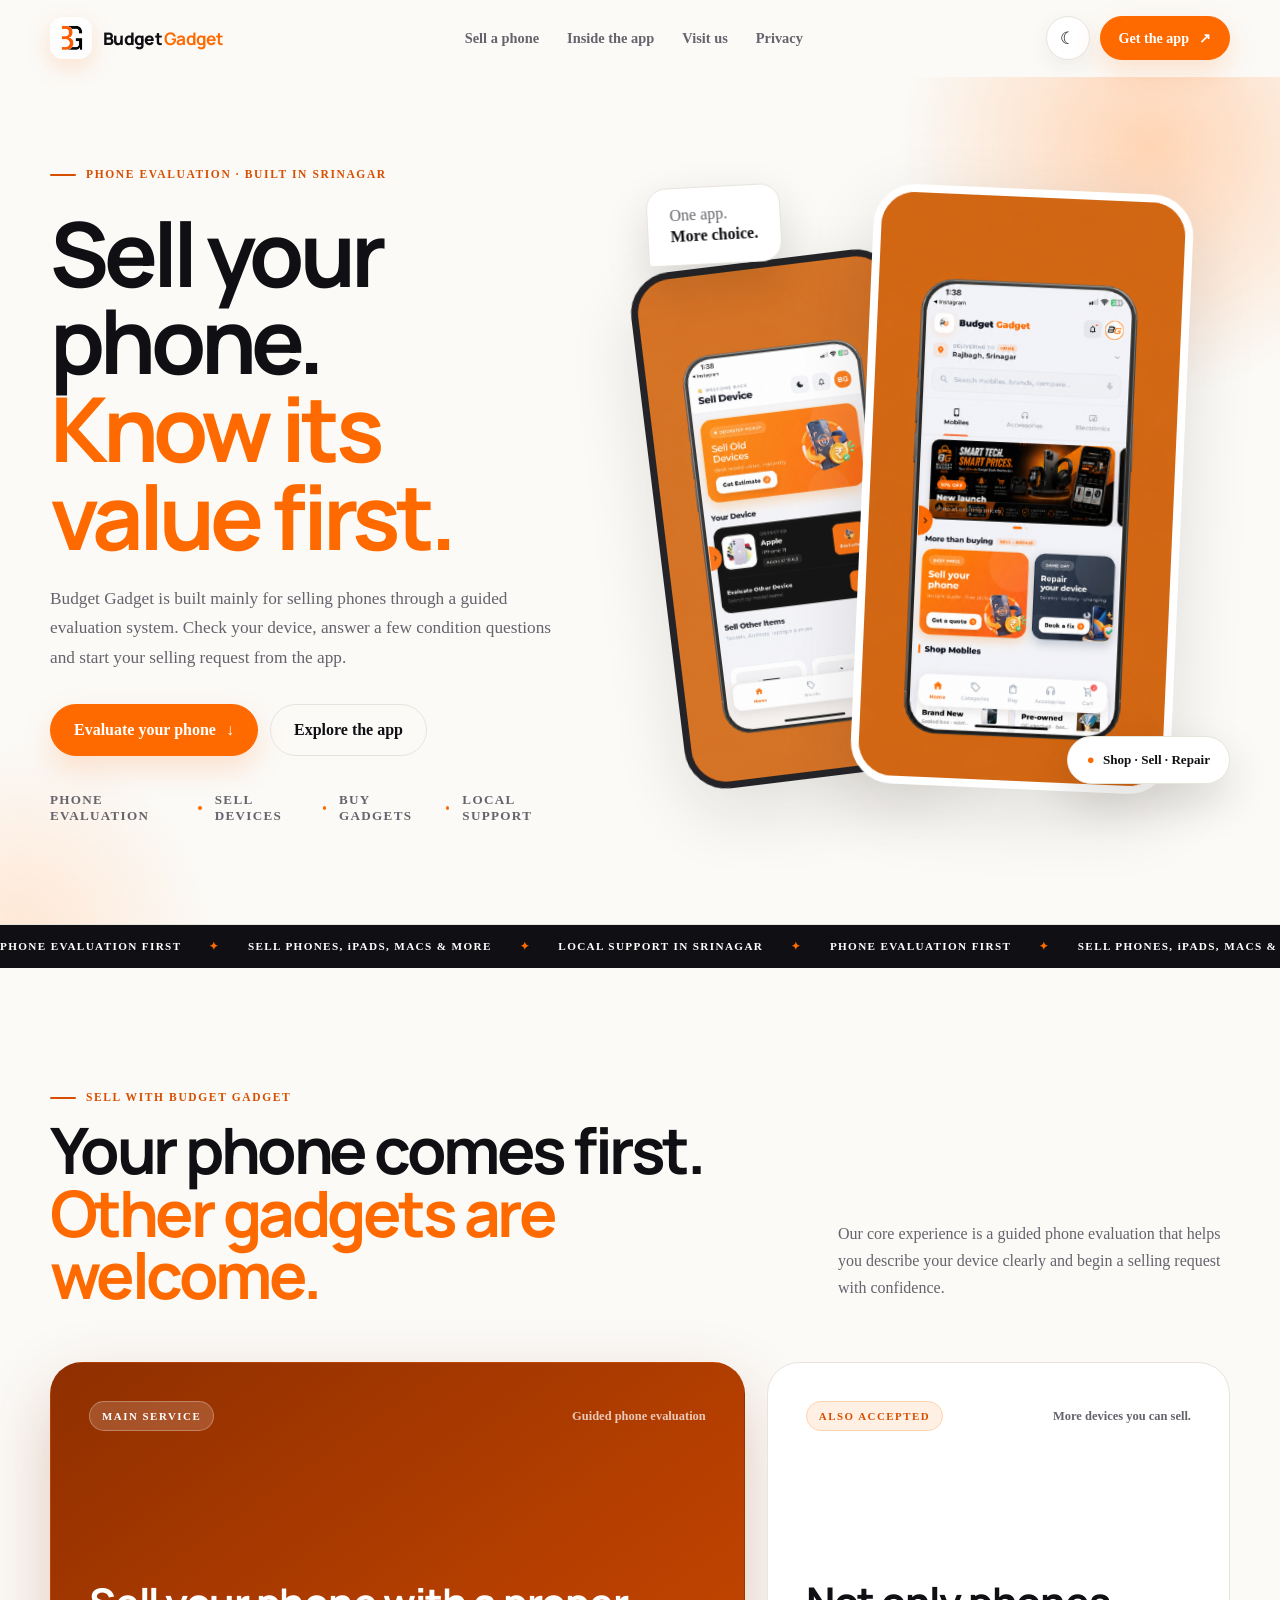
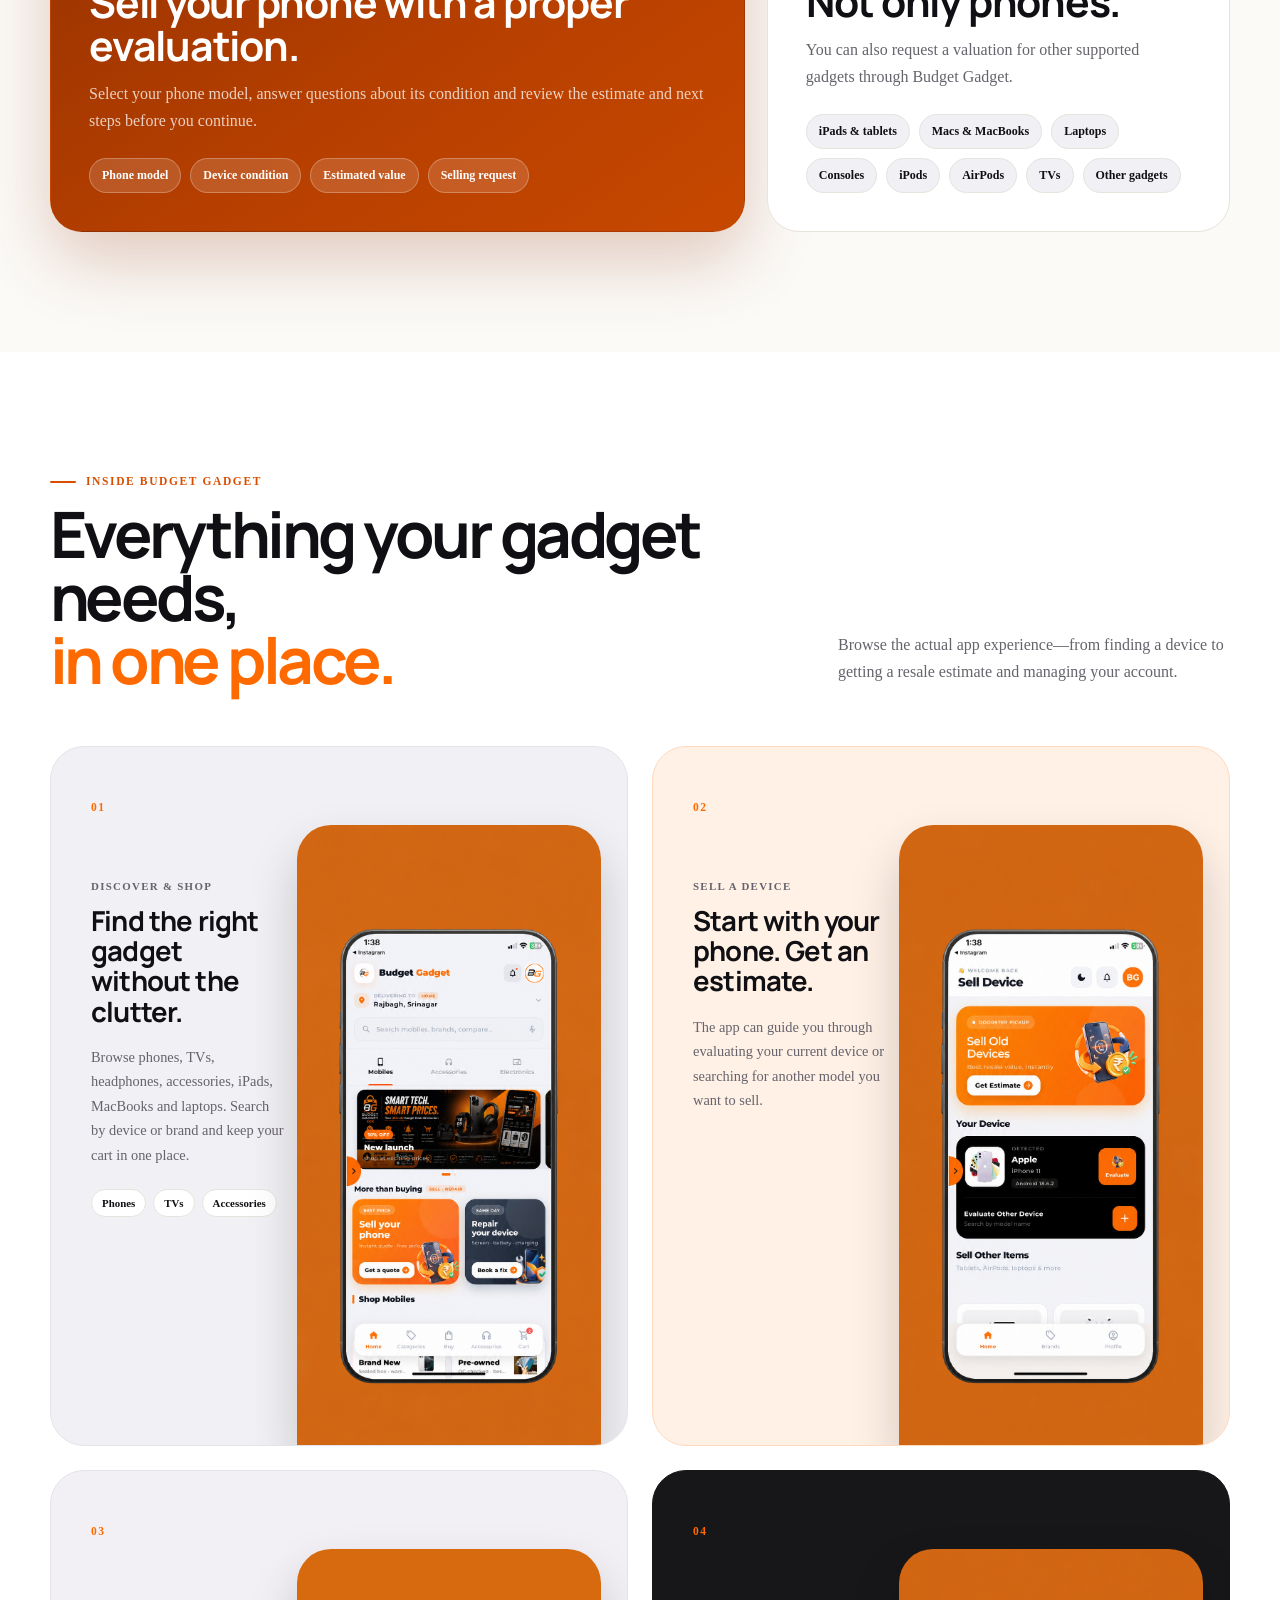
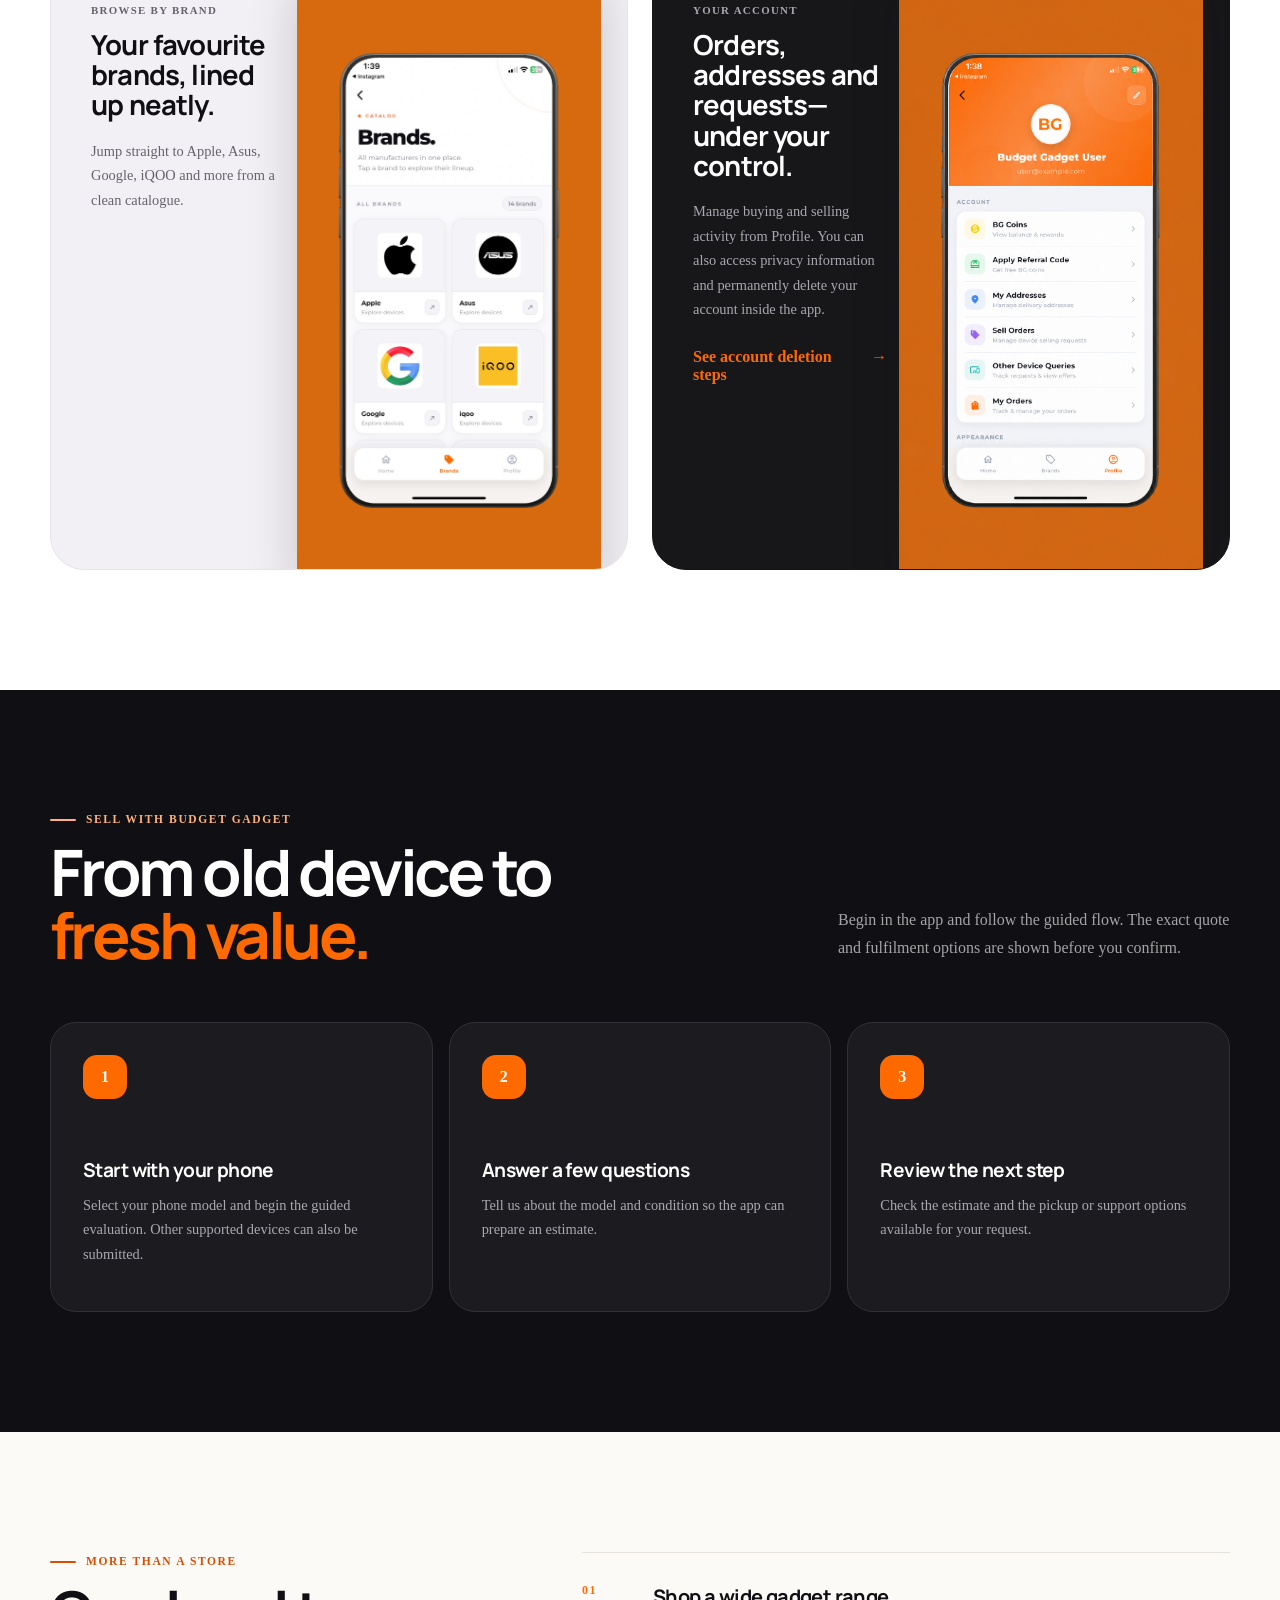
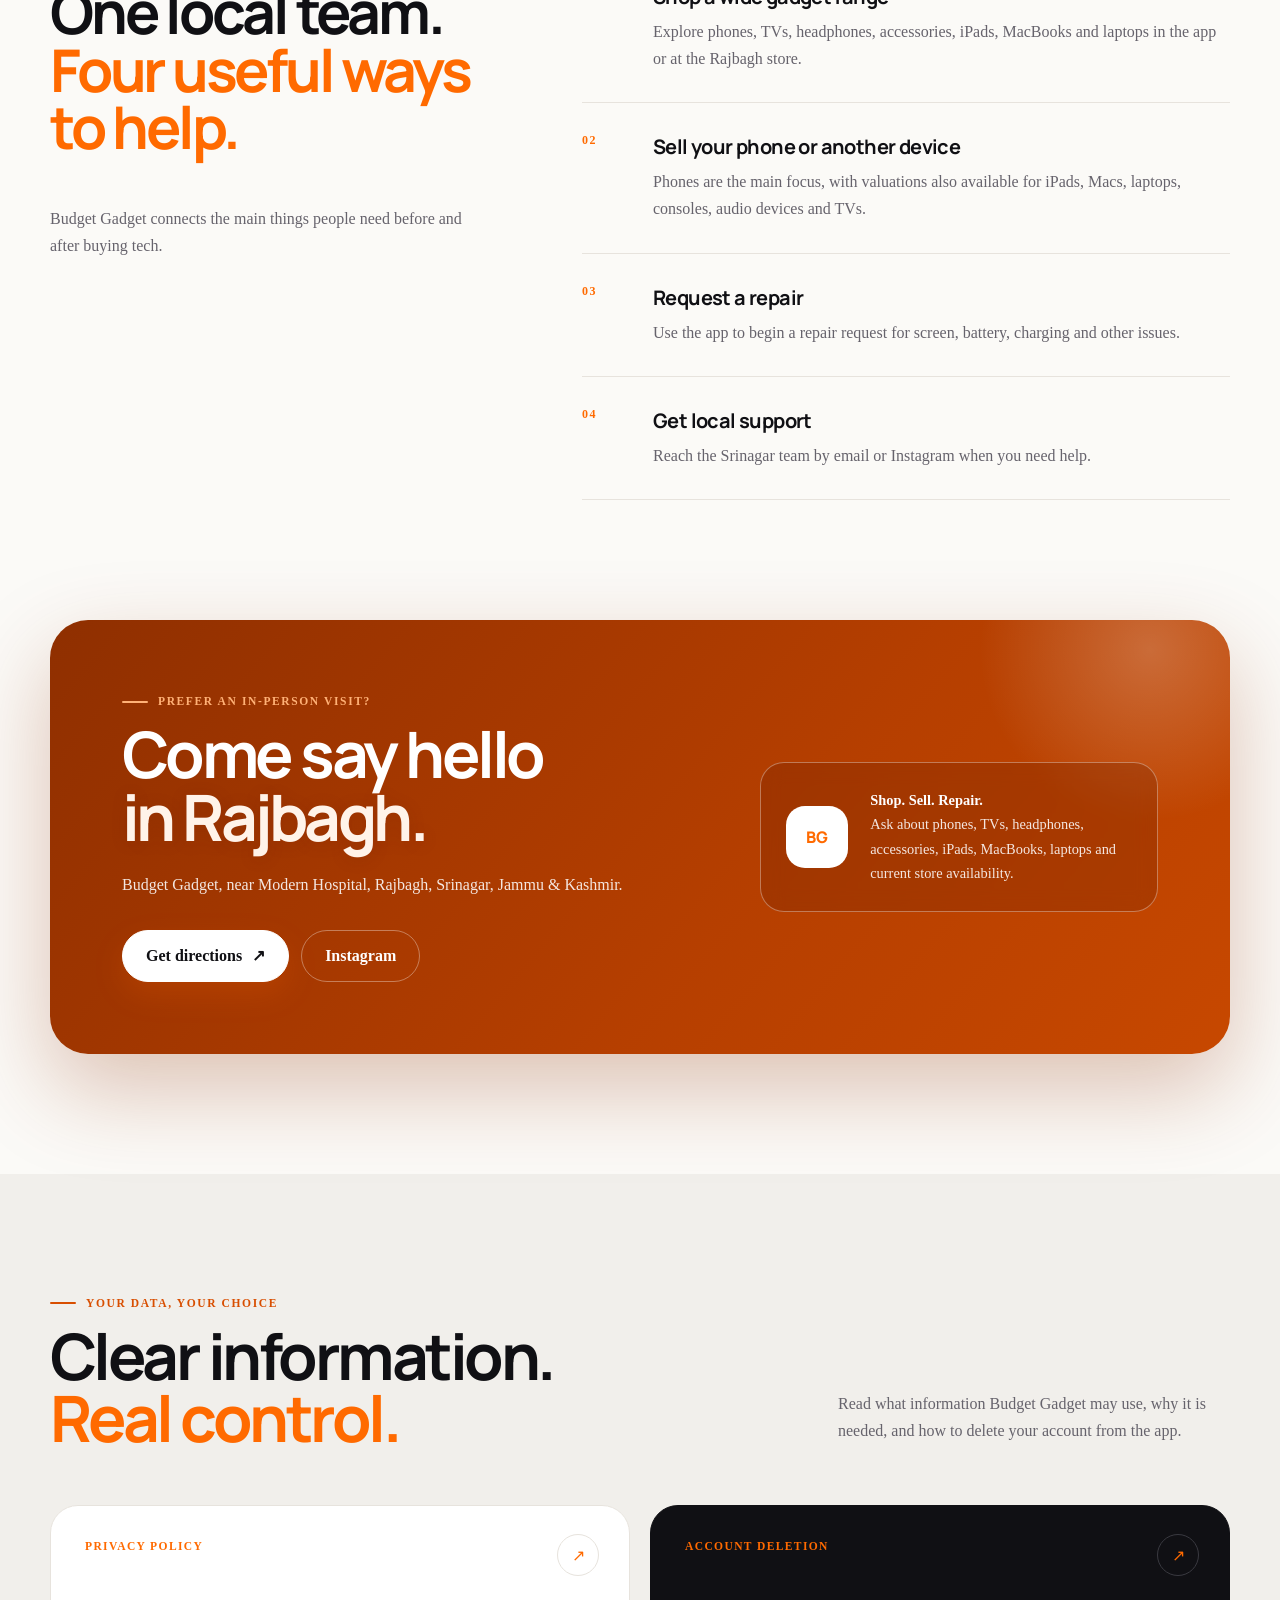
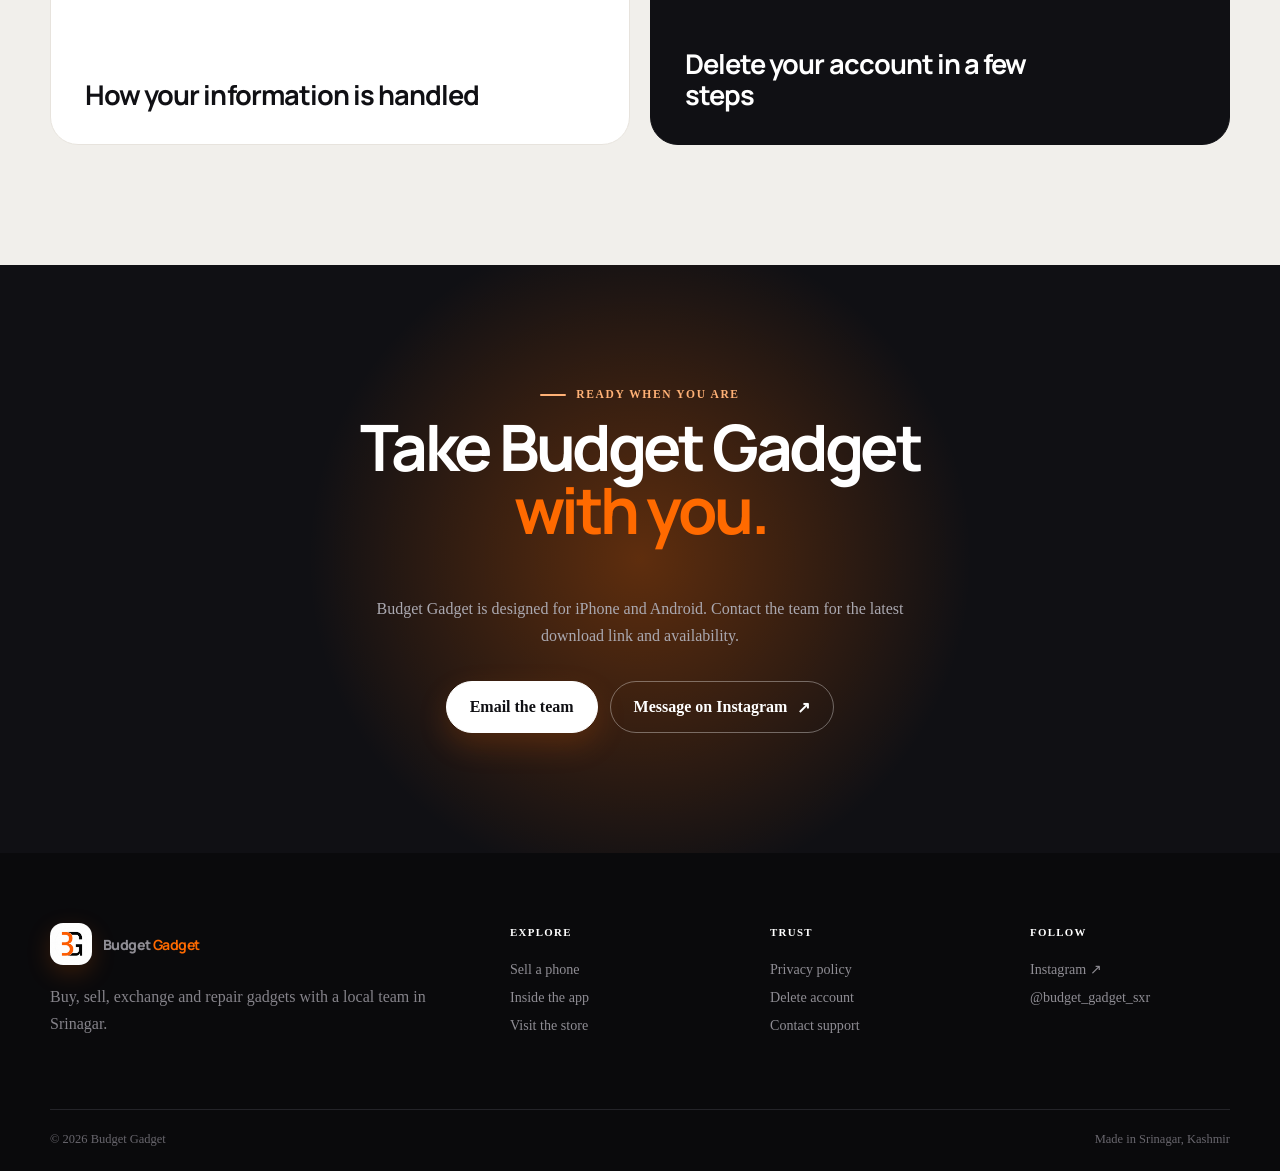
==== commit a9434f29: "Redesign Budget Gadget website" ====
--- a/index.html
+++ b/index.html
@@ -1,912 +1,153 @@
-<!DOCTYPE html>
+<!doctype html>
 <html lang="en">
 <head>
-<meta charset="UTF-8">
-<meta name="viewport" content="width=device-width, initial-scale=1.0">
-<title>Budget Gadget — Kashmir's Gadget Marketplace</title>
-<script>
-(function(){
-  try{
-    var t = localStorage.getItem('theme') || (window.matchMedia('(prefers-color-scheme: dark)').matches ? 'dark' : 'light');
-    document.documentElement.setAttribute('data-theme', t);
-  }catch(e){}
-})();
-</script>
-<link rel="icon" type="image/jpeg" href="images/bg-logo.jpeg">
-<link rel="preconnect" href="https://fonts.googleapis.com">
-<link rel="preconnect" href="https://fonts.gstatic.com" crossorigin>
-<link href="https://fonts.googleapis.com/css2?family=Inter:wght@400;500;600;700;800;900&display=swap" rel="stylesheet">
-<style>
-*,*::before,*::after{margin:0;padding:0;box-sizing:border-box}
-:root{
-  --o:#F5700A;
-  --o2:#FF8C2A;
-  --o3:#FFB066;
-  --od:rgba(245,112,10,.1);
-  --ob:rgba(245,112,10,.2);
-  --bg:#FAFAF8;
-  --bg2:#F3F1ED;
-  --ink:#0E0E10;
-  --mid:#555;
-  --dim:#999;
-  --line:#E8E5E0;
-  --white:#fff;
-  --text:var(--ink);
-  --navbg:rgba(250,250,248,.7);
-  --navbg-s:rgba(250,250,248,.85);
-  --r:16px;
-  --r-lg:24px;
-  --grad:linear-gradient(135deg,#F5700A 0%,#FF8C2A 100%);
-  --ease:cubic-bezier(.16,1,.3,1);
-}
-html[data-theme="dark"]{
-  --bg:#0c0c0e;
-  --bg2:#131315;
-  --text:#F4F2EE;
-  --mid:#ABA8A1;
-  --dim:#726F69;
-  --line:#262628;
-  --white:#18181b;
-  --navbg:rgba(12,12,14,.7);
-  --navbg-s:rgba(12,12,14,.85);
-}
-html{scroll-behavior:smooth}
-body{font-family:-apple-system,BlinkMacSystemFont,'Inter','SF Pro Display',sans-serif;background:var(--bg);color:var(--text);-webkit-font-smoothing:antialiased;text-rendering:optimizeLegibility;overflow-x:hidden;transition:background-color .35s ease,color .35s ease}
-
-/* SCROLL PROGRESS */
-.progress{position:fixed;top:0;left:0;height:2.5px;width:0;background:var(--grad);z-index:300;transition:width .1s linear}
-
-/* NAV */
-nav{position:sticky;top:0;z-index:100;background:var(--navbg);backdrop-filter:blur(20px) saturate(180%);-webkit-backdrop-filter:blur(20px) saturate(180%);border-bottom:1px solid transparent;padding:.85rem 0;transition:border-color .3s,background-color .3s}
-nav.scrolled{border-bottom-color:var(--line);background:var(--navbg-s)}
-.nw{max-width:1120px;margin:0 auto;padding:0 1.5rem;display:flex;align-items:center;justify-content:space-between}
-.logo{display:flex;align-items:center;gap:.55rem;text-decoration:none}
-.logo-box{width:36px;height:36px;border-radius:50%;display:flex;align-items:center;justify-content:center;overflow:hidden;transition:transform .4s var(--ease)}
-.logo:hover .logo-box{transform:scale(1.05)}
-.logo-box img{width:100%;height:100%;object-fit:contain}
-.logo-name{font-size:1.1rem;font-weight:800;letter-spacing:-.02em;color:var(--text)}
-.logo-name b{color:var(--o);font-weight:800}
-.nl{display:flex;align-items:center;gap:2rem}
-.nl a{font-size:.85rem;font-weight:500;color:var(--mid);text-decoration:none;transition:color .2s;position:relative}
-.nl a::after{content:'';position:absolute;left:0;bottom:-4px;width:0;height:2px;background:var(--o);border-radius:2px;transition:width .3s var(--ease)}
-.nl a:hover{color:var(--text)}
-.nl a:hover::after{width:100%}
-.nav-actions{display:flex;align-items:center;gap:.7rem}
-.theme-toggle{width:38px;height:38px;border-radius:50%;border:1px solid var(--line);background:var(--white);display:flex;align-items:center;justify-content:center;cursor:pointer;color:var(--mid);padding:0;transition:transform .3s var(--ease),background-color .3s,border-color .3s,color .3s}
-.theme-toggle:hover{transform:translateY(-2px);border-color:var(--o);color:var(--o)}
-.theme-toggle svg{width:17px;height:17px}
-.theme-toggle .ti-moon{display:none}
-html[data-theme="dark"] .theme-toggle .ti-sun{display:none}
-html[data-theme="dark"] .theme-toggle .ti-moon{display:block}
-.nav-btn{font-size:.82rem;font-weight:600;padding:.55rem 1.3rem;border-radius:50px;background:var(--ink);color:#fff;text-decoration:none;transition:transform .25s var(--ease),box-shadow .25s}
-.nav-btn:hover{transform:translateY(-2px);box-shadow:0 8px 20px rgba(0,0,0,.18)}
-
-/* HERO */
-.hero-section{position:relative;overflow:hidden}
-.glow{position:absolute;border-radius:50%;filter:blur(80px);opacity:.5;z-index:0;pointer-events:none}
-.glow-1{width:480px;height:480px;background:radial-gradient(circle,rgba(245,112,10,.45),transparent 70%);top:-160px;right:-100px;animation:float1 14s ease-in-out infinite}
-.glow-2{width:380px;height:380px;background:radial-gradient(circle,rgba(255,176,102,.4),transparent 70%);bottom:-140px;left:-120px;animation:float2 18s ease-in-out infinite}
-@keyframes float1{0%,100%{transform:translate(0,0)}50%{transform:translate(-40px,40px)}}
-@keyframes float2{0%,100%{transform:translate(0,0)}50%{transform:translate(40px,-30px)}}
-.hero{position:relative;z-index:1;max-width:1120px;margin:0 auto;padding:5.5rem 1.5rem 5rem;display:grid;grid-template-columns:1.05fr .95fr;gap:3rem;align-items:center}
-.h-tag{display:inline-flex;align-items:center;gap:.5rem;font-size:.72rem;font-weight:600;letter-spacing:.06em;color:var(--o);background:rgba(255,255,255,.7);border:1px solid var(--ob);padding:.4rem .9rem;border-radius:50px;margin-bottom:1.6rem;backdrop-filter:blur(8px);box-shadow:0 2px 10px rgba(245,112,10,.08)}
-.h-dot{width:6px;height:6px;border-radius:50%;background:var(--o);box-shadow:0 0 0 0 rgba(245,112,10,.5);animation:pulse 2s infinite}
-@keyframes pulse{0%{box-shadow:0 0 0 0 rgba(245,112,10,.5)}70%{box-shadow:0 0 0 8px rgba(245,112,10,0)}100%{box-shadow:0 0 0 0 rgba(245,112,10,0)}}
-h1{font-size:clamp(2.8rem,6vw,4.8rem);font-weight:800;letter-spacing:-.055em;line-height:.95;margin-bottom:1.5rem}
-h1 .gr{background:var(--grad);-webkit-background-clip:text;background-clip:text;-webkit-text-fill-color:transparent}
-.h-sub{font-size:1.1rem;color:var(--mid);line-height:1.7;max-width:430px;margin-bottom:2rem}
-.h-btns{display:flex;gap:.8rem;flex-wrap:wrap}
-.btn-p{display:inline-flex;align-items:center;gap:.5rem;font-size:.92rem;font-weight:600;padding:.85rem 1.8rem;border-radius:50px;background:var(--grad);color:#fff;text-decoration:none;box-shadow:0 8px 24px rgba(245,112,10,.32);transition:transform .25s var(--ease),box-shadow .25s}
-.btn-p:hover{transform:translateY(-3px);box-shadow:0 14px 32px rgba(245,112,10,.42)}
-.btn-s{display:inline-flex;align-items:center;gap:.5rem;font-size:.92rem;font-weight:600;padding:.85rem 1.6rem;border-radius:50px;background:rgba(255,255,255,.7);color:var(--ink);text-decoration:none;border:1px solid var(--line);transition:transform .25s var(--ease),border-color .25s}
-.btn-s:hover{transform:translateY(-3px);border-color:var(--o)}
-.h-trust{display:flex;align-items:center;gap:1.3rem;margin-top:2rem;flex-wrap:wrap}
-.ht{font-size:.8rem;color:var(--mid);display:flex;align-items:center;gap:.35rem;font-weight:500}
-.ht-star{color:var(--o)}
-.ht-sep{width:1px;height:13px;background:var(--line)}
-
-/* HERO PHONE */
-.phone-wrap{position:relative;display:flex;justify-content:center;perspective:1200px}
-.phone{position:relative;width:260px;height:540px;background:linear-gradient(160deg,#1a1a1c,#0a0a0b);border-radius:42px;padding:11px;box-shadow:0 40px 80px -20px rgba(0,0,0,.45),0 0 0 2px rgba(255,255,255,.06) inset;transform:rotateY(-14deg) rotateX(4deg);transition:transform .5s var(--ease)}
-.phone-wrap:hover .phone{transform:rotateY(-6deg) rotateX(2deg)}
-.phone-screen{width:100%;height:100%;background:linear-gradient(165deg,#FFF8F2,#FBEFE4);color:var(--ink);border-radius:32px;overflow:hidden;display:flex;flex-direction:column;position:relative}
-.notch{position:absolute;top:0;left:50%;transform:translateX(-50%);width:90px;height:22px;background:#0a0a0b;border-radius:0 0 14px 14px;z-index:3}
-.ps-top{padding:2.4rem 1.1rem 1rem;background:var(--grad);color:#fff}
-.ps-hello{font-size:.65rem;opacity:.85;font-weight:500}
-.ps-bal{font-size:1.5rem;font-weight:800;letter-spacing:-.03em;margin-top:.15rem}
-.ps-sub{font-size:.6rem;opacity:.8;margin-top:.15rem}
-.ps-body{padding:1rem;display:flex;flex-direction:column;gap:.6rem;flex:1}
-.ps-card{background:#fff;border-radius:13px;padding:.7rem .8rem;display:flex;align-items:center;gap:.6rem;box-shadow:0 3px 10px rgba(0,0,0,.05)}
-.ps-ico{width:32px;height:32px;border-radius:9px;background:var(--od);display:flex;align-items:center;justify-content:center;font-size:1rem;flex-shrink:0}
-.ps-line{flex:1}
-.ps-l1{font-size:.68rem;font-weight:700;letter-spacing:-.01em}
-.ps-l2{font-size:.56rem;color:#999;margin-top:1px}
-.ps-amt{font-size:.7rem;font-weight:800;color:var(--o)}
-.ps-btn{margin-top:auto;background:var(--ink);color:#fff;text-align:center;padding:.65rem;border-radius:11px;font-size:.7rem;font-weight:600}
-/* floating chips */
-.fchip{position:absolute;background:rgba(255,255,255,.9);backdrop-filter:blur(10px);border:1px solid var(--line);border-radius:14px;padding:.6rem .85rem;display:flex;align-items:center;gap:.5rem;box-shadow:0 12px 30px rgba(0,0,0,.12);z-index:2}
-.fc-ico2{font-size:1.2rem}
-.fc-lbl{font-size:.6rem;color:#999;text-transform:uppercase;letter-spacing:.05em}
-.fc-val{font-size:.82rem;font-weight:800;letter-spacing:-.02em;color:var(--o)}
-.fchip-1{top:8%;left:-6%;animation:bob 5s ease-in-out infinite}
-.fchip-2{bottom:14%;right:-8%;animation:bob 5s ease-in-out infinite .8s}
-.fchip-3{bottom:42%;left:-12%;animation:bob 6s ease-in-out infinite 1.4s}
-@keyframes bob{0%,100%{transform:translateY(0)}50%{transform:translateY(-10px)}}
-
-/* MARQUEE STRIP */
-.div-strip{background:var(--ink);padding:.85rem 0;overflow:hidden;position:relative}
-.div-strip::before,.div-strip::after{content:'';position:absolute;top:0;width:80px;height:100%;z-index:2}
-.div-strip::before{left:0;background:linear-gradient(90deg,var(--ink),transparent)}
-.div-strip::after{right:0;background:linear-gradient(-90deg,var(--ink),transparent)}
-.ds-inner{display:flex;gap:3rem;width:max-content;animation:mq 28s linear infinite}
-.ds-item{font-size:.74rem;font-weight:600;letter-spacing:.06em;color:rgba(255,255,255,.65);white-space:nowrap;display:flex;align-items:center;gap:.5rem}
-.ds-item b{color:var(--o3)}
-@keyframes mq{from{transform:translateX(0)}to{transform:translateX(-50%)}}
-
-/* SECTIONS */
-.wrap{max-width:1120px;margin:0 auto;padding:0 1.5rem}
-.section{padding:6rem 0}
-.s-alt{background:var(--bg2)}
-.s-label{font-size:.72rem;font-weight:700;letter-spacing:.1em;text-transform:uppercase;color:var(--o);display:inline-flex;align-items:center;gap:.5rem;margin-bottom:.8rem}
-.s-label::before{content:'';width:18px;height:2px;background:var(--o);border-radius:2px}
-h2{font-size:clamp(2rem,3.5vw,3rem);font-weight:800;letter-spacing:-.045em;line-height:1.03}
-h2 .gr{background:var(--grad);-webkit-background-clip:text;background-clip:text;-webkit-text-fill-color:transparent}
-
-/* HOW */
-.how-grid{display:grid;grid-template-columns:repeat(3,1fr);gap:1.2rem;margin-top:3.2rem}
-.how-cell{background:var(--white);padding:2.4rem 2rem;border-radius:var(--r-lg);border:1px solid var(--line);position:relative;overflow:hidden;transition:transform .4s var(--ease),box-shadow .4s}
-.how-cell::after{content:'';position:absolute;inset:0;border-radius:var(--r-lg);padding:1px;background:var(--grad);-webkit-mask:linear-gradient(#fff 0 0) content-box,linear-gradient(#fff 0 0);-webkit-mask-composite:xor;mask-composite:exclude;opacity:0;transition:opacity .4s}
-.how-cell:hover{transform:translateY(-6px);box-shadow:0 24px 50px -18px rgba(0,0,0,.18)}
-.how-cell:hover::after{opacity:1}
-.hc-num{font-size:.85rem;font-weight:800;color:#fff;background:var(--grad);width:34px;height:34px;border-radius:10px;display:flex;align-items:center;justify-content:center;margin-bottom:1.4rem;letter-spacing:-.02em}
-.hc-ico{font-size:1.8rem;margin-bottom:.9rem;display:block}
-.hc-title{font-size:1.1rem;font-weight:800;margin-bottom:.5rem;letter-spacing:-.025em}
-.hc-desc{font-size:.88rem;color:var(--mid);line-height:1.7}
-
-/* FEATURES */
-.feat-grid{display:grid;grid-template-columns:repeat(3,1fr);gap:1.2rem;margin-top:3.2rem}
-.feat-cell{background:var(--white);padding:2.1rem;border-radius:var(--r-lg);border:1px solid var(--line);transition:transform .4s var(--ease),box-shadow .4s,border-color .3s}
-.feat-cell:hover{transform:translateY(-6px);box-shadow:0 24px 50px -18px rgba(0,0,0,.16);border-color:var(--ob)}
-.fc-ico{width:48px;height:48px;border-radius:14px;background:var(--grad);display:flex;align-items:center;justify-content:center;font-size:1.4rem;margin-bottom:1.3rem;box-shadow:0 8px 18px rgba(245,112,10,.28);transition:transform .4s var(--ease)}
-.feat-cell:hover .fc-ico{transform:scale(1.1) rotate(-6deg)}
-.fc-title{font-size:1.05rem;font-weight:800;margin-bottom:.5rem;letter-spacing:-.025em}
-.fc-desc{font-size:.87rem;color:var(--mid);line-height:1.7}
-
-/* STATS */
-.stats-row{display:grid;grid-template-columns:repeat(4,1fr);gap:1.2rem;margin-top:3.2rem}
-.stat{background:var(--white);padding:2.4rem 1.5rem;text-align:center;border-radius:var(--r-lg);border:1px solid var(--line);transition:transform .4s var(--ease),box-shadow .4s}
-.stat:hover{transform:translateY(-5px);box-shadow:0 20px 44px -18px rgba(0,0,0,.16)}
-.stat-n{font-size:2.8rem;font-weight:900;letter-spacing:-.05em;background:var(--grad);-webkit-background-clip:text;background-clip:text;-webkit-text-fill-color:transparent;display:block;line-height:1}
-.stat-l{font-size:.78rem;color:var(--mid);font-weight:500;margin-top:.5rem;display:block}
-
-/* CATEGORIES */
-.cat-grid{display:grid;grid-template-columns:repeat(4,1fr);gap:1.2rem;margin-top:3.2rem}
-.cat{position:relative;background:var(--white);border:1px solid var(--line);border-radius:var(--r-lg);padding:2rem 1.4rem 1.8rem;text-align:center;overflow:hidden;transition:transform .4s var(--ease),box-shadow .4s,border-color .3s}
-.cat::before{content:'';position:absolute;top:0;left:0;right:0;height:3px;background:var(--grad);opacity:0;transition:opacity .35s}
-.cat:hover{transform:translateY(-6px);box-shadow:0 24px 50px -18px rgba(0,0,0,.16);border-color:var(--ob)}
-.cat:hover::before{opacity:1}
-.cat-ico{width:56px;height:56px;margin:0 auto 1rem;border-radius:16px;background:var(--od);display:flex;align-items:center;justify-content:center;font-size:1.7rem;transition:transform .4s var(--ease)}
-.cat:hover .cat-ico{transform:scale(1.12) rotate(-6deg);background:var(--grad)}
-.cat-title{font-size:.95rem;font-weight:800;letter-spacing:-.02em;margin-bottom:.3rem}
-.cat-desc{font-size:.76rem;color:var(--dim);line-height:1.5}
-.cat-badge{position:absolute;top:.85rem;right:.85rem;font-size:.58rem;font-weight:700;letter-spacing:.06em;text-transform:uppercase;color:var(--o);background:var(--od);border:1px solid var(--ob);padding:.22rem .6rem;border-radius:50px}
-
-/* BRANDS */
-.brands-wrap{display:flex;flex-wrap:wrap;gap:.7rem;margin-top:2.4rem}
-.br{display:inline-flex;align-items:center;gap:.5rem;font-size:.85rem;font-weight:600;padding:.6rem 1.2rem;border-radius:50px;background:var(--white);border:1px solid var(--line);color:var(--mid);transition:transform .25s var(--ease),border-color .2s,color .2s,box-shadow .25s}
-.br img{width:17px;height:17px;object-fit:contain;display:block}
-.br-dot{width:13px;height:13px;border-radius:50%;display:inline-block;flex-shrink:0}
-.br:hover{transform:translateY(-3px);border-color:var(--o);color:var(--o);box-shadow:0 8px 18px rgba(245,112,10,.15)}
-
-/* PROMISE */
-.promise-grid{display:grid;grid-template-columns:1fr 1fr;gap:2.5rem;align-items:start;margin-top:3.2rem}
-.p-list{display:flex;flex-direction:column;gap:1rem}
-.p-card{display:flex;gap:1.1rem;align-items:flex-start;background:var(--white);border:1px solid var(--line);border-radius:var(--r-lg);padding:1.6rem;transition:transform .35s var(--ease),box-shadow .35s,border-color .25s}
-.p-card:hover{transform:translateX(6px);border-color:var(--ob);box-shadow:0 16px 36px -18px rgba(0,0,0,.16)}
-.p-ico{font-size:1.5rem;flex-shrink:0;width:46px;height:46px;border-radius:13px;background:var(--od);display:flex;align-items:center;justify-content:center}
-.p-title{font-size:.98rem;font-weight:800;margin-bottom:.35rem;letter-spacing:-.025em}
-.p-desc{font-size:.85rem;color:var(--mid);line-height:1.65}
-.metrics{display:flex;flex-direction:column;gap:1rem}
-.metric{background:var(--ink);color:#fff;border-radius:var(--r-lg);padding:1.8rem 1.8rem;transition:transform .35s var(--ease),box-shadow .35s;position:relative;overflow:hidden}
-.metric:hover{transform:translateY(-4px);box-shadow:0 24px 50px -18px rgba(0,0,0,.4)}
-.mv{font-size:2.3rem;font-weight:900;letter-spacing:-.04em;line-height:1;background:linear-gradient(135deg,#FFB066,#FF8C2A);-webkit-background-clip:text;background-clip:text;-webkit-text-fill-color:transparent}
-.ml{font-size:.78rem;color:rgba(255,255,255,.6);font-weight:500;margin-top:.5rem}
-.metric.accent{background:var(--grad)}
-.metric.accent .mv{-webkit-text-fill-color:#fff;color:#fff;font-size:1.4rem}
-.metric.accent .ml{color:rgba(255,255,255,.85)}
-
-/* TESTIMONIALS */
-.test-grid{display:grid;grid-template-columns:repeat(3,1fr);gap:1.2rem;margin-top:3.2rem}
-.tcard{background:var(--white);border:1px solid var(--line);border-radius:var(--r-lg);padding:1.8rem;transition:transform .4s var(--ease),box-shadow .4s,border-color .25s}
-.tcard:hover{transform:translateY(-6px);box-shadow:0 24px 50px -18px rgba(0,0,0,.16);border-color:var(--ob)}
-.t-stars{color:var(--o);font-size:.85rem;margin-bottom:1rem;letter-spacing:.1em}
-.t-text{font-size:.9rem;color:var(--text);line-height:1.7;margin-bottom:1.3rem;font-weight:450}
-.t-auth{display:flex;align-items:center;gap:.7rem}
-.t-av{width:38px;height:38px;border-radius:50%;background:var(--grad);display:flex;align-items:center;justify-content:center;font-size:1rem;flex-shrink:0;box-shadow:0 4px 12px rgba(245,112,10,.25)}
-.t-name{font-size:.88rem;font-weight:800;letter-spacing:-.02em}
-.t-loc{font-size:.74rem;color:var(--dim)}
-
-/* STORE */
-.store-grid{display:grid;grid-template-columns:1.05fr .95fr;gap:3rem;align-items:center;margin-top:3.2rem}
-.store-info{display:flex;flex-direction:column;gap:1rem}
-.si-row{display:flex;gap:1.1rem;align-items:flex-start;background:var(--white);border:1px solid var(--line);border-radius:var(--r-lg);padding:1.4rem 1.6rem;transition:transform .35s var(--ease),box-shadow .35s,border-color .25s}
-.si-row:hover{transform:translateX(6px);border-color:var(--ob);box-shadow:0 16px 36px -18px rgba(0,0,0,.16)}
-.si-ico{font-size:1.4rem;flex-shrink:0;width:46px;height:46px;border-radius:13px;background:var(--od);display:flex;align-items:center;justify-content:center}
-.si-title{font-size:.95rem;font-weight:800;margin-bottom:.3rem;letter-spacing:-.02em}
-.si-desc{font-size:.85rem;color:var(--mid);line-height:1.65}
-.si-desc a{color:var(--o);font-weight:600;text-decoration:none}
-.si-desc a:hover{text-decoration:underline}
-.store-btns{display:flex;gap:.8rem;flex-wrap:wrap;margin-top:.6rem}
-.store-card{background:var(--ink);border-radius:var(--r-lg);padding:2.6rem 2.2rem;position:relative;overflow:hidden;transition:transform .4s var(--ease),box-shadow .4s}
-.store-card:hover{transform:translateY(-5px);box-shadow:0 28px 60px -20px rgba(0,0,0,.45)}
-.store-card::before{content:'';position:absolute;width:360px;height:360px;border-radius:50%;background:radial-gradient(circle,rgba(245,112,10,.32),transparent 70%);top:-140px;right:-110px;filter:blur(40px)}
-.sc-badge{display:inline-flex;align-items:center;gap:.5rem;font-size:.68rem;font-weight:700;letter-spacing:.08em;text-transform:uppercase;color:var(--o3);background:rgba(245,112,10,.14);border:1px solid rgba(245,112,10,.3);padding:.4rem .9rem;border-radius:50px;margin-bottom:1.4rem;position:relative;z-index:1}
-.sc-ico{font-size:2.6rem;display:block;margin-bottom:1rem;position:relative;z-index:1}
-.sc-name{font-size:1.5rem;font-weight:800;color:#fff;letter-spacing:-.03em;line-height:1.15;position:relative;z-index:1}
-.sc-name b{background:linear-gradient(135deg,#FFB066,#FF8C2A);-webkit-background-clip:text;background-clip:text;-webkit-text-fill-color:transparent}
-.sc-addr{font-size:.86rem;color:rgba(255,255,255,.65);line-height:1.65;margin:.7rem 0 1.6rem;position:relative;z-index:1}
-.sc-list{display:flex;flex-direction:column;gap:.6rem;position:relative;z-index:1}
-.sc-item{display:flex;align-items:center;gap:.7rem;background:rgba(255,255,255,.05);border:1px solid rgba(255,255,255,.09);border-radius:12px;padding:.75rem 1rem;font-size:.82rem;font-weight:600;color:rgba(255,255,255,.85);transition:border-color .25s,transform .3s var(--ease)}
-.sc-item:hover{border-color:rgba(245,112,10,.5);transform:translateX(4px)}
-.sc-item span{font-size:1rem}
-
-/* CTA */
-.cta-section{position:relative;background:var(--ink);padding:6rem 0;text-align:center;overflow:hidden}
-.cta-glow{position:absolute;width:600px;height:600px;border-radius:50%;background:radial-gradient(circle,rgba(245,112,10,.35),transparent 70%);top:50%;left:50%;transform:translate(-50%,-50%);filter:blur(60px);z-index:0}
-.cta-section .wrap{position:relative;z-index:1}
-.cta-section h2{color:#fff;font-size:clamp(2.2rem,4.5vw,3.4rem)}
-.cta-section h2 .gr{background:linear-gradient(135deg,#FFB066,#FF8C2A);-webkit-background-clip:text;background-clip:text;-webkit-text-fill-color:transparent}
-.cta-section p{color:rgba(255,255,255,.7);margin:1rem auto 2.6rem;max-width:480px;font-size:1rem;line-height:1.7}
-.dl-row{display:flex;justify-content:center;gap:1rem;flex-wrap:wrap}
-.dl-b{display:inline-flex;align-items:center;gap:.8rem;background:#fff;border-radius:14px;padding:.95rem 1.7rem;text-decoration:none;color:var(--ink);transition:transform .3s var(--ease),box-shadow .3s}
-.dl-b:hover{transform:translateY(-4px);box-shadow:0 16px 36px rgba(0,0,0,.3)}
-.dl-ico{display:flex;align-items:center;justify-content:center}
-.dl-ico svg{width:28px;height:28px;display:block}
-.dl-sm{font-size:.65rem;color:#777;text-transform:uppercase;letter-spacing:.06em}
-.dl-lg{font-size:1.05rem;font-weight:800;letter-spacing:-.02em}
-.cta-stars{margin-top:2.2rem;font-size:.85rem;color:rgba(255,255,255,.6)}
-.cta-stars b{color:var(--o3)}
-
-/* FOOTER */
-footer{background:#0a0a0b;padding:4.5rem 0 2rem}
-.footer-grid{display:grid;grid-template-columns:2fr 1fr 1fr 1fr;gap:3rem;margin-bottom:3rem}
-.f-brand{font-size:1.2rem;font-weight:800;color:#fff;margin-bottom:.8rem;letter-spacing:-.02em;display:flex;align-items:center;gap:.5rem}
-.f-brand b{color:var(--o)}
-.f-mark{width:30px;height:30px;background:var(--grad);border-radius:9px;display:inline-flex;align-items:center;justify-content:center;box-shadow:0 4px 12px rgba(245,112,10,.3)}
-.f-mark svg{width:17px;height:17px;fill:#fff;fill-rule:evenodd}
-.f-tag{font-size:.85rem;color:#888;line-height:1.7;margin-bottom:1.3rem}
-.socials{display:flex;gap:.55rem}
-.soc{width:36px;height:36px;border-radius:50%;background:#1a1a1c;border:1px solid #2a2a2c;display:flex;align-items:center;justify-content:center;text-decoration:none;color:#888;font-size:.8rem;transition:transform .25s var(--ease),background .2s,color .2s}
-.soc:hover{background:var(--grad);border-color:transparent;color:#fff;transform:translateY(-3px)}
-.fcol h4{font-size:.75rem;font-weight:700;text-transform:uppercase;letter-spacing:.08em;color:#888;margin-bottom:1.1rem}
-.fcol ul{list-style:none}
-.fcol li{margin-bottom:.6rem}
-.fcol a{font-size:.85rem;color:#777;text-decoration:none;transition:color .2s,padding-left .2s}
-.fcol a:hover{color:var(--o);padding-left:3px}
-.fbot{border-top:1px solid #1a1a1c;padding-top:1.6rem;display:flex;justify-content:space-between;align-items:center;font-size:.78rem;color:#666}
-.fbot b{color:var(--o)}
-
-/* BACK TOP */
-.btt{position:fixed;bottom:1.5rem;right:1.5rem;width:44px;height:44px;border-radius:50%;background:var(--grad);color:#fff;border:none;cursor:pointer;display:flex;align-items:center;justify-content:center;opacity:0;visibility:hidden;transform:translateY(10px) scale(.9);transition:opacity .3s,transform .3s var(--ease);box-shadow:0 8px 20px rgba(245,112,10,.4);z-index:200}
-.btt.v{opacity:1;visibility:visible;transform:translateY(0) scale(1)}
-.btt:hover{transform:translateY(-3px) scale(1.05)}
-
-/* SCROLL REVEAL */
-.rv{opacity:0;transform:translateY(28px);transition:opacity .8s var(--ease),transform .8s var(--ease);will-change:opacity,transform}
-.rv.in{opacity:1;transform:translateY(0)}
-.rv-1.in{transition-delay:.06s}.rv-2.in{transition-delay:.12s}.rv-3.in{transition-delay:.18s}.rv-4.in{transition-delay:.24s}.rv-5.in{transition-delay:.3s}.rv-6.in{transition-delay:.36s}
-
-/* RESPONSIVE */
-@media(max-width:900px){
-  .hero{grid-template-columns:1fr;gap:3.5rem;text-align:center;padding-top:4rem}
-  .h-tag{margin-left:auto;margin-right:auto}
-  .h-sub{margin-left:auto;margin-right:auto}
-  .h-btns,.h-trust{justify-content:center}
-  .phone-wrap{order:-1}
-  .how-grid,.feat-grid{grid-template-columns:1fr}
-  .cat-grid{grid-template-columns:repeat(2,1fr)}
-  .stats-row{grid-template-columns:repeat(2,1fr)}
-  .promise-grid{grid-template-columns:1fr}
-  .store-grid{grid-template-columns:1fr;gap:2rem}
-  .test-grid{grid-template-columns:1fr}
-  .footer-grid{grid-template-columns:1fr 1fr;gap:2rem}
-  .fbot{flex-direction:column;gap:.6rem;text-align:center}
-  .nl{display:none}
-  .fchip-3{display:none}
-}
-@media(max-width:480px){
-  .stats-row{grid-template-columns:1fr 1fr}
-  .footer-grid{grid-template-columns:1fr}
-  .dl-row{flex-direction:column;align-items:center}
-  .fchip-1{left:-2%}.fchip-2{right:-2%}
-}
-@media(prefers-reduced-motion:reduce){
-  .rv{opacity:1!important;transform:none!important;transition:none!important}
-  .ds-inner,.glow-1,.glow-2,.fchip-1,.fchip-2,.fchip-3,.h-dot{animation:none!important}
-  html{scroll-behavior:auto}
-  *{transition-duration:.01ms!important}
-}
-</style>
+  <meta charset="utf-8">
+  <meta name="viewport" content="width=device-width, initial-scale=1">
+  <meta name="description" content="Use Budget Gadget's guided phone evaluation system to sell your phone in Kashmir, with support for iPads, Macs, laptops, consoles, AirPods, TVs and more.">
+  <meta name="theme-color" content="#ff6a00">
+  <title>Sell Your Phone in Kashmir — Budget Gadget</title>
+  <script>
+    (() => {
+      try {
+        const saved = localStorage.getItem('budget-gadget-theme');
+        const theme = saved || (matchMedia('(prefers-color-scheme: dark)').matches ? 'dark' : 'light');
+        document.documentElement.dataset.theme = theme;
+      } catch (_) {}
+    })();
+  </script>
+  <link rel="icon" type="image/jpeg" href="images/bg-logo.jpeg">
+  <link rel="preconnect" href="https://fonts.googleapis.com">
+  <link rel="preconnect" href="https://fonts.gstatic.com" crossorigin>
+  <link href="https://fonts.googleapis.com/css2?family=DM+Sans:wght@400;500;600;700&amp;family=Manrope:wght@600;700;800&amp;display=swap" rel="stylesheet">
+  <link rel="stylesheet" href="styles.css">
+  <script src="script.js" defer></script>
 </head>
 <body>
+  <a class="skip-link" href="#main">Skip to content</a>
+  <header class="site-header" data-header>
+    <div class="shell nav-shell">
+      <a class="brand" href="index.html" aria-label="Budget Gadget home"><img src="images/bg-logo.jpeg" alt="" width="42" height="42"><span>Budget <b>Gadget</b></span></a>
+      <nav class="desktop-nav" aria-label="Main navigation"><a href="#catalog">Sell a phone</a><a href="#app">Inside the app</a><a href="#store">Visit us</a><a href="privacy.html">Privacy</a></nav>
+      <div class="nav-actions"><button class="theme-toggle" type="button" data-theme-toggle aria-label="Switch to dark mode" title="Switch to dark mode"><span data-theme-icon aria-hidden="true">☾</span></button><a class="button button-small" href="#connect">Get the app <span aria-hidden="true">↗</span></a></div>
+    </div>
+  </header>
 
-<div class="progress" id="progress"></div>
-
-<!-- NAV -->
-<nav id="nav">
-  <div class="nw">
-    <a href="#" class="logo">
-      <div class="logo-box">
-        <img src="images/bg-logo.jpeg" alt="Budget Gadget logo">
-      </div>
-      <span class="logo-name">Budget <b>Gadget</b></span>
-    </a>
-    <div class="nl">
-      <a href="#how">How It Works</a>
-      <a href="#features">Features</a>
-      <a href="#store">Store</a>
-      <a href="#download">Download</a>
-    </div>
-    <div class="nav-actions">
-      <button class="theme-toggle" id="themeToggle" aria-label="Toggle dark mode">
-        <svg class="ti-sun" viewBox="0 0 24 24" fill="none" stroke="currentColor" stroke-width="2" stroke-linecap="round"><circle cx="12" cy="12" r="4"/><path d="M12 2v2M12 20v2M4.2 4.2l1.4 1.4M18.4 18.4l1.4 1.4M2 12h2M20 12h2M4.2 19.8l1.4-1.4M18.4 5.6l1.4-1.4"/></svg>
-        <svg class="ti-moon" viewBox="0 0 24 24" fill="currentColor"><path d="M21 12.79A9 9 0 1 1 11.21 3 7 7 0 0 0 21 12.79z"/></svg>
-      </button>
-      <a href="#download" class="nav-btn">Get the App</a>
-    </div>
-  </div>
-</nav>
-
-<!-- HERO -->
-<div class="hero-section">
-  <div class="glow glow-1"></div>
-  <div class="glow glow-2"></div>
-  <div class="hero">
-    <div>
-      <div class="h-tag hero-in"><span class="h-dot"></span>Kashmir's #1 Gadget App</div>
-      <h1 class="hero-in">Sell. Buy.<br><span class="gr">Exchange.</span><br>Instantly.</h1>
-      <p class="h-sub hero-in">Get the best price for your old phone, iPad, laptop, or EarPods — or find your next gadget at a fraction of the cost. Doorstep pickup, instant cash — Kashmir-built, Kashmir-trusted.</p>
-      <div class="h-btns hero-in">
-        <a href="#download" class="btn-p">
-          <svg width="15" height="15" viewBox="0 0 24 24" fill="none" stroke="currentColor" stroke-width="2.5" stroke-linecap="round"><path d="M12 16l-5-5 1.4-1.4 2.6 2.6V4h2v8.2l2.6-2.6L17 11l-5 5z"/><path d="M5 20h14"/></svg>
-          Download Free
-        </a>
-        <a href="#how" class="btn-s">How It Works →</a>
-      </div>
-      <div class="h-trust hero-in">
-        <div class="ht"><span class="ht-star">★</span> 50K+ Customers</div>
-        <div class="ht-sep"></div>
-        <div class="ht"><span class="ht-star">★</span> 4.8 Rating</div>
-        <div class="ht-sep"></div>
-        <div class="ht"><span class="ht-star">★</span> 24/7 Support</div>
-      </div>
-    </div>
-    <div class="phone-wrap hero-in">
-      <div class="fchip fchip-1">
-        <span class="fc-ico2">💸</span>
-        <div><div class="fc-lbl">Paid Out</div><div class="fc-val">₹12 Cr+</div></div>
-      </div>
-      <div class="fchip fchip-2">
-        <span class="fc-ico2">⚡</span>
-        <div><div class="fc-lbl">Pickup</div><div class="fc-val">Same Day</div></div>
-      </div>
-      <div class="fchip fchip-3">
-        <span class="fc-ico2">🛡</span>
-        <div><div class="fc-lbl">Warranty</div><div class="fc-val">7 Days</div></div>
-      </div>
-      <div class="phone">
-        <div class="phone-screen">
-          <div class="notch"></div>
-          <div class="ps-top">
-            <div class="ps-hello">Your instant quote</div>
-            <div class="ps-bal">₹ 48,500</div>
-            <div class="ps-sub">iPhone 13 · Excellent condition</div>
-          </div>
-          <div class="ps-body">
-            <div class="ps-card">
-              <div class="ps-ico">📱</div>
-              <div class="ps-line"><div class="ps-l1">iPhone 13</div><div class="ps-l2">128GB · Verified</div></div>
-              <div class="ps-amt">₹48,500</div>
-            </div>
-            <div class="ps-card">
-              <div class="ps-ico">🚪</div>
-              <div class="ps-line"><div class="ps-l1">Doorstep Pickup</div><div class="ps-l2">Today, 4–6 PM</div></div>
-              <div class="ps-amt">Free</div>
-            </div>
-            <div class="ps-card">
-              <div class="ps-ico">✅</div>
-              <div class="ps-line"><div class="ps-l1">Instant UPI</div><div class="ps-l2">On collection</div></div>
-              <div class="ps-amt">₹48,500</div>
-            </div>
-            <div class="ps-btn">Confirm Pickup</div>
-          </div>
+  <main id="main">
+    <section class="hero">
+      <div class="hero-orb hero-orb-one"></div><div class="hero-orb hero-orb-two"></div>
+      <div class="shell hero-grid">
+        <div class="hero-copy reveal">
+          <p class="eyebrow"><span></span> Phone evaluation · Built in Srinagar</p>
+          <h1>Sell your phone.<br><em>Know its value first.</em></h1>
+          <p class="hero-lede">Budget Gadget is built mainly for selling phones through a guided evaluation system. Check your device, answer a few condition questions and start your selling request from the app.</p>
+          <div class="button-row"><a class="button" href="#catalog">Evaluate your phone <span aria-hidden="true">↓</span></a><a class="button button-quiet" href="#app">Explore the app</a></div>
+          <div class="hero-points" aria-label="Budget Gadget services"><span>Phone evaluation</span><i></i><span>Sell devices</span><i></i><span>Buy gadgets</span><i></i><span>Local support</span></div>
+        </div>
+        <div class="hero-visual reveal" aria-label="Budget Gadget app preview">
+          <div class="hero-sticker sticker-top">One app.<br><b>More choice.</b></div>
+          <figure class="phone-shot phone-shot-main"><img src="images/app-shop-safe.png" alt="Budget Gadget shopping home screen showing mobiles, accessories, selling and repair options" width="853" height="1844"></figure>
+          <figure class="phone-shot phone-shot-back" aria-hidden="true"><img src="images/app-sell-safe.png" alt="" width="853" height="1844"></figure>
+          <div class="hero-sticker sticker-bottom"><span>●</span> Shop · Sell · Repair</div>
         </div>
       </div>
-    </div>
-  </div>
-</div>
+    </section>
 
-<!-- MARQUEE -->
-<div class="div-strip">
-  <div class="ds-inner">
-    <span class="ds-item"><b>◆</b> 100% Genuine</span>
-    <span class="ds-item"><b>◆</b> Same-Day Pickup</span>
-    <span class="ds-item"><b>◆</b> Instant UPI Payment</span>
-    <span class="ds-item"><b>◆</b> 7-Day Warranty</span>
-    <span class="ds-item"><b>◆</b> 50K+ Customers</span>
-    <span class="ds-item"><b>◆</b> Free Doorstep Pickup</span>
-    <span class="ds-item"><b>◆</b> Made in Kashmir ♥</span>
-    <span class="ds-item"><b>◆</b> 32-Point Inspection</span>
-    <span class="ds-item"><b>◆</b> Phones · iPads · Laptops · EarPods</span>
-    <span class="ds-item"><b>◆</b> 100% Genuine</span>
-    <span class="ds-item"><b>◆</b> Same-Day Pickup</span>
-    <span class="ds-item"><b>◆</b> Instant UPI Payment</span>
-    <span class="ds-item"><b>◆</b> 7-Day Warranty</span>
-    <span class="ds-item"><b>◆</b> 50K+ Customers</span>
-    <span class="ds-item"><b>◆</b> Free Doorstep Pickup</span>
-    <span class="ds-item"><b>◆</b> Made in Kashmir ♥</span>
-    <span class="ds-item"><b>◆</b> 32-Point Inspection</span>
-    <span class="ds-item"><b>◆</b> Phones · iPads · Laptops · EarPods</span>
-  </div>
-</div>
+    <div class="ticker" aria-hidden="true"><div>PHONE EVALUATION FIRST <span>✦</span> SELL PHONES, iPADS, MACS &amp; MORE <span>✦</span> LOCAL SUPPORT IN SRINAGAR <span>✦</span> PHONE EVALUATION FIRST <span>✦</span> SELL PHONES, iPADS, MACS &amp; MORE <span>✦</span></div></div>
 
-<!-- STATS -->
-<section class="section">
-  <div class="wrap">
-    <span class="s-label rv">By the Numbers</span>
-    <div class="stats-row">
-      <div class="stat"><span class="stat-n" data-count="50" data-suffix="K+">0</span><span class="stat-l">Happy Customers</span></div>
-      <div class="stat"><span class="stat-n" data-count="1" data-suffix="L+">0</span><span class="stat-l">Devices Traded</span></div>
-      <div class="stat"><span class="stat-n" data-count="4.8" data-suffix="★">0</span><span class="stat-l">App Rating</span></div>
-      <div class="stat"><span class="stat-n">24/7</span><span class="stat-l">Support</span></div>
-    </div>
-  </div>
-</section>
-
-<!-- HOW IT WORKS -->
-<section class="section s-alt" id="how">
-  <div class="wrap">
-    <span class="s-label rv">The Process</span>
-    <h2 class="rv">Sell or buy in <span class="gr">3 steps.</span></h2>
-    <div class="how-grid">
-      <div class="how-cell">
-        <div class="hc-num">01</div>
-        <span class="hc-ico">🔍</span>
-        <h3 class="hc-title">Select Your Device</h3>
-        <p class="hc-desc">Phone, iPad, laptop, EarPods — search your model and pick the condition: Excellent, Good, or Fair. Takes 30 seconds in the app.</p>
-      </div>
-      <div class="how-cell">
-        <div class="hc-num">02</div>
-        <span class="hc-ico">⚡</span>
-        <h3 class="hc-title">Get an Instant Quote</h3>
-        <p class="hc-desc">Our pricing engine gives you a transparent offer based on live market rates across Kashmir. No haggling.</p>
-      </div>
-      <div class="how-cell">
-        <div class="hc-num">03</div>
-        <span class="hc-ico">💸</span>
-        <h3 class="hc-title">Pickup & Get Paid</h3>
-        <p class="hc-desc">We come to your door. Our agent verifies the device and transfers cash instantly to your UPI or bank.</p>
-      </div>
-    </div>
-  </div>
-</section>
-
-<!-- FEATURES -->
-<section class="section" id="features">
-  <div class="wrap">
-    <span class="s-label rv">Why Budget Gadget</span>
-    <h2 class="rv">Built for Kashmir.<br>Built to <span class="gr">last.</span></h2>
-    <div class="feat-grid">
-      <div class="feat-cell">
-        <div class="fc-ico">🛡</div>
-        <h3 class="fc-title">32-Point Inspection</h3>
-        <p class="fc-desc">Every device is physically verified by our trained agents — screen, battery, IMEI, internals — before any deal is confirmed.</p>
-      </div>
-      <div class="feat-cell">
-        <div class="fc-ico">⚡</div>
-        <h3 class="fc-title">Instant Cash Payment</h3>
-        <p class="fc-desc">UPI transfer the moment your device is collected. No "we'll process it in 3–5 days." Your money, your timeline.</p>
-      </div>
-      <div class="feat-cell">
-        <div class="fc-ico">🚪</div>
-        <h3 class="fc-title">Free Doorstep Pickup</h3>
-        <p class="fc-desc">You don't move. We come to you — home, office, or shop — anywhere across Srinagar and the Kashmir valley.</p>
-      </div>
-      <div class="feat-cell">
-        <div class="fc-ico">🔄</div>
-        <h3 class="fc-title">Upgrade & Exchange</h3>
-        <p class="fc-desc">Trade in your old device directly toward a new one. Seamless exchange, no paperwork, no trips to a store.</p>
-      </div>
-      <div class="feat-cell">
-        <div class="fc-ico">📞</div>
-        <h3 class="fc-title">Real Human Support</h3>
-        <p class="fc-desc">Call, WhatsApp, or chat. Our Kashmir-based support team is available around the clock. No bots, no call centres elsewhere.</p>
-      </div>
-      <div class="feat-cell">
-        <div class="fc-ico">🔒</div>
-        <h3 class="fc-title">7-Day Warranty Check</h3>
-        <p class="fc-desc">Test your device for a full week. Any issue — full refund, zero friction. We take all the risk so you don't have to.</p>
-      </div>
-    </div>
-  </div>
-</section>
-
-<!-- BRANDS -->
-<section class="section s-alt">
-  <div class="wrap">
-    <span class="s-label rv">More Than Phones</span>
-    <h2 class="rv">We buy &amp; sell <span class="gr">everything.</span></h2>
-    <div class="cat-grid">
-      <div class="cat rv rv-1">
-        <span class="cat-badge">Popular</span>
-        <div class="cat-ico">📱</div>
-        <div class="cat-title">Smartphones</div>
-        <div class="cat-desc">iPhone, Samsung, OnePlus &amp; every major brand</div>
-      </div>
-      <div class="cat rv rv-2">
-        <div class="cat-ico">📲</div>
-        <div class="cat-title">iPads &amp; Tablets</div>
-        <div class="cat-desc">iPad, Galaxy Tab &amp; all Android tablets</div>
-      </div>
-      <div class="cat rv rv-3">
-        <div class="cat-ico">💻</div>
-        <div class="cat-title">Laptops &amp; MacBooks</div>
-        <div class="cat-desc">MacBook, Dell, Lenovo, HP — gaming rigs too</div>
-      </div>
-      <div class="cat rv rv-4">
-        <div class="cat-ico">🎧</div>
-        <div class="cat-title">EarPods &amp; Audio</div>
-        <div class="cat-desc">AirPods, EarPods, earbuds &amp; headphones</div>
-      </div>
-      <div class="cat rv rv-1">
-        <div class="cat-ico">⌚</div>
-        <div class="cat-title">Smartwatches</div>
-        <div class="cat-desc">Apple Watch, Galaxy Watch &amp; fitness bands</div>
-      </div>
-      <div class="cat rv rv-2">
-        <div class="cat-ico">🎮</div>
-        <div class="cat-title">Gaming Consoles</div>
-        <div class="cat-desc">PlayStation, Xbox &amp; Nintendo Switch</div>
-      </div>
-      <div class="cat rv rv-3">
-        <div class="cat-ico">📷</div>
-        <div class="cat-title">Cameras</div>
-        <div class="cat-desc">DSLR, mirrorless, GoPro &amp; drones</div>
-      </div>
-      <div class="cat rv rv-4">
-        <div class="cat-ico">🔌</div>
-        <div class="cat-title">Other Gadgets</div>
-        <div class="cat-desc">If it powers on, we'll quote it — just ask</div>
-      </div>
-    </div>
-    <div class="brands-wrap">
-      <div class="br"><img src="images/apple.svg" alt="" loading="lazy"> Apple</div>
-      <div class="br"><img src="images/samsung.svg" alt="" loading="lazy"> Samsung</div>
-      <div class="br"><img src="images/oneplus.svg" alt="" loading="lazy"> OnePlus</div>
-      <div class="br"><img src="images/xiaomi.svg" alt="" loading="lazy"> Xiaomi / Redmi</div>
-      <div class="br"><span class="br-dot" style="background:#FFC700"></span> Realme</div>
-      <div class="br"><img src="images/vivo.svg" alt="" loading="lazy"> Vivo</div>
-      <div class="br"><img src="images/oppo.svg" alt="" loading="lazy"> OPPO</div>
-      <div class="br"><img src="images/apple.svg" alt="" loading="lazy"> MacBook</div>
-      <div class="br"><img src="images/lenovo.svg" alt="" loading="lazy"> Lenovo</div>
-      <div class="br"><img src="images/dell.svg" alt="" loading="lazy"> Dell</div>
-      <div class="br">💻 HP</div>
-      <div class="br">📲 iPad</div>
-      <div class="br">🎧 AirPods &amp; EarPods</div>
-      <div class="br">➕ And many more</div>
-    </div>
-  </div>
-</section>
-
-<!-- PROMISE -->
-<section class="section">
-  <div class="wrap">
-    <span class="s-label rv">Our Promise</span>
-    <h2 class="rv">Not a marketplace.<br><span class="gr">A guarantee.</span></h2>
-    <div class="promise-grid">
-      <div class="p-list">
-        <div class="p-card rv rv-1">
-          <div class="p-ico">🎯</div>
-          <div>
-            <div class="p-title">Genuine — Always</div>
-            <div class="p-desc">Counterfeit phones have no place here. Every device is physically verified. You get exactly what's listed, or a full refund.</div>
-          </div>
-        </div>
-        <div class="p-card rv rv-2">
-          <div class="p-ico">🕐</div>
-          <div>
-            <div class="p-title">Same-Day Is Our Standard</div>
-            <div class="p-desc">We built our logistics from scratch to serve Kashmir. Same-day pickup isn't a promise — it's the default.</div>
-          </div>
-        </div>
-        <div class="p-card rv rv-3">
-          <div class="p-ico">🛡️</div>
-          <div>
-            <div class="p-title">7-Day Risk-Free</div>
-            <div class="p-desc">Test your device a full week. Any issue — full refund, zero friction. We absorb all the risk so you don't have to.</div>
-          </div>
-        </div>
-        <div class="p-card rv rv-4">
-          <div class="p-ico">📍</div>
-          <div>
-            <div class="p-title">Kashmir-First</div>
-            <div class="p-desc">Our entire team is based in Srinagar. We understand Kashmir because we live here — and that shows in everything we do.</div>
-          </div>
+    <section class="section catalog-section" id="catalog">
+      <div class="shell">
+        <div class="section-heading reveal"><div><p class="eyebrow"><span></span> Sell with Budget Gadget</p><h2>Your phone comes first.<br><em>Other gadgets are welcome.</em></h2></div><p>Our core experience is a guided phone evaluation that helps you describe your device clearly and begin a selling request with confidence.</p></div>
+        <div class="offer-grid">
+          <article class="offer-panel sell-panel reveal">
+            <div class="offer-top"><span>Main service</span><b>Guided phone evaluation</b></div>
+            <h3>Sell your phone with a proper evaluation.</h3>
+            <p>Select your phone model, answer questions about its condition and review the estimate and next steps before you continue.</p>
+            <div class="category-tags"><span>Phone model</span><span>Device condition</span><span>Estimated value</span><span>Selling request</span></div>
+          </article>
+          <article class="offer-panel buy-panel reveal">
+            <div class="offer-top"><span>Also accepted</span><b>More devices you can sell.</b></div>
+            <h3>Not only phones.</h3>
+            <p>You can also request a valuation for other supported gadgets through Budget Gadget.</p>
+            <div class="category-tags"><span>iPads &amp; tablets</span><span>Macs &amp; MacBooks</span><span>Laptops</span><span>Consoles</span><span>iPods</span><span>AirPods</span><span>TVs</span><span>Other gadgets</span></div>
+          </article>
         </div>
       </div>
-      <div class="metrics">
-        <div class="metric rv rv-1">
-          <div class="mv">₹12 Cr+</div>
-          <div class="ml">Paid to sellers across Kashmir</div>
-        </div>
-        <div class="metric rv rv-2">
-          <div class="mv">1,00,000+</div>
-          <div class="ml">Devices successfully traded</div>
-        </div>
-        <div class="metric rv rv-3">
-          <div class="mv">4.8 ★</div>
-          <div class="ml">App rating · 12,000+ reviews</div>
-        </div>
-        <div class="metric accent rv rv-4">
-          <div class="mv">🏔 Kashmir-Built</div>
-          <div class="ml">Founded & operated in Srinagar</div>
+    </section>
+
+    <section class="section app-story" id="app">
+      <div class="shell">
+        <div class="section-heading reveal"><div><p class="eyebrow"><span></span> Inside Budget Gadget</p><h2>Everything your gadget needs,<br><em>in one place.</em></h2></div><p>Browse the actual app experience—from finding a device to getting a resale estimate and managing your account.</p></div>
+        <div class="showcase-grid">
+          <article class="showcase-card reveal">
+            <div class="showcase-copy"><span class="count">01</span><p class="kicker">Discover &amp; shop</p><h3>Find the right gadget without the clutter.</h3><p>Browse phones, TVs, headphones, accessories, iPads, MacBooks and laptops. Search by device or brand and keep your cart in one place.</p><div class="mini-tags"><span>Phones</span><span>TVs</span><span>Accessories</span></div></div>
+            <figure class="showcase-phone"><img src="images/app-shop-safe.png" alt="Budget Gadget app home screen with shopping, selling and repair choices" loading="lazy" width="853" height="1844"></figure>
+          </article>
+          <article class="showcase-card reveal">
+            <div class="showcase-copy"><span class="count">02</span><p class="kicker">Sell a device</p><h3>Start with your phone. Get an estimate.</h3><p>The app can guide you through evaluating your current device or searching for another model you want to sell.</p></div>
+            <figure class="showcase-phone"><img src="images/app-sell-safe.png" alt="Sell Device screen in the Budget Gadget app" loading="lazy" width="853" height="1844"></figure>
+          </article>
+          <article class="showcase-card reveal">
+            <div class="showcase-copy"><span class="count">03</span><p class="kicker">Browse by brand</p><h3>Your favourite brands, lined up neatly.</h3><p>Jump straight to Apple, Asus, Google, iQOO and more from a clean catalogue.</p></div>
+            <figure class="showcase-phone"><img src="images/app-brands.png" alt="Brands catalogue in the Budget Gadget app" loading="lazy" width="1284" height="2778"></figure>
+          </article>
+          <article class="showcase-card showcase-profile reveal">
+            <div class="showcase-copy"><span class="count">04</span><p class="kicker">Your account</p><h3>Orders, addresses and requests—under your control.</h3><p>Manage buying and selling activity from Profile. You can also access privacy information and permanently delete your account inside the app.</p><a class="text-link" href="delete-account.html">See account deletion steps <span aria-hidden="true">→</span></a></div>
+            <figure class="showcase-phone"><img src="images/app-profile-safe.png" alt="Budget Gadget profile screen showing account options" loading="lazy" width="853" height="1844"></figure>
+          </article>
         </div>
       </div>
-    </div>
-  </div>
-</section>
+    </section>
 
-<!-- TESTIMONIALS -->
-<section class="section s-alt">
-  <div class="wrap">
-    <span class="s-label rv">What Customers Say</span>
-    <h2 class="rv">Real people, <span class="gr">real results.</span></h2>
-    <div class="test-grid">
-      <div class="tcard">
-        <div class="t-stars">★★★★★</div>
-        <p class="t-text">Sold my iPhone 13 in under 20 minutes. Agent came to Rajbagh, verified on the spot, and I got the money instantly on UPI. Couldn't believe how easy it was.</p>
-        <div class="t-auth">
-          <div class="t-av">👨</div>
-          <div>
-            <div class="t-name">Aadil Rashid</div>
-            <div class="t-loc">Rajbagh, Srinagar</div>
-          </div>
+    <section class="section how-section" id="how">
+      <div class="shell">
+        <div class="section-heading compact reveal"><div><p class="eyebrow light"><span></span> Sell with Budget Gadget</p><h2>From old device to<br><em>fresh value.</em></h2></div><p>Begin in the app and follow the guided flow. The exact quote and fulfilment options are shown before you confirm.</p></div>
+        <ol class="step-grid">
+          <li class="reveal"><span>1</span><h3>Start with your phone</h3><p>Select your phone model and begin the guided evaluation. Other supported devices can also be submitted.</p></li>
+          <li class="reveal"><span>2</span><h3>Answer a few questions</h3><p>Tell us about the model and condition so the app can prepare an estimate.</p></li>
+          <li class="reveal"><span>3</span><h3>Review the next step</h3><p>Check the estimate and the pickup or support options available for your request.</p></li>
+        </ol>
+      </div>
+    </section>
+
+    <section class="section service-section">
+      <div class="shell service-grid">
+        <div class="service-intro reveal"><p class="eyebrow"><span></span> More than a store</p><h2>One local team.<br><em>Four useful ways to help.</em></h2><p>Budget Gadget connects the main things people need before and after buying tech.</p></div>
+        <div class="service-list">
+          <article class="reveal"><b>01</b><div><h3>Shop a wide gadget range</h3><p>Explore phones, TVs, headphones, accessories, iPads, MacBooks and laptops in the app or at the Rajbagh store.</p></div></article>
+          <article class="reveal"><b>02</b><div><h3>Sell your phone or another device</h3><p>Phones are the main focus, with valuations also available for iPads, Macs, laptops, consoles, audio devices and TVs.</p></div></article>
+          <article class="reveal"><b>03</b><div><h3>Request a repair</h3><p>Use the app to begin a repair request for screen, battery, charging and other issues.</p></div></article>
+          <article class="reveal"><b>04</b><div><h3>Get local support</h3><p>Reach the Srinagar team by email or Instagram when you need help.</p></div></article>
         </div>
       </div>
-      <div class="tcard">
-        <div class="t-stars">★★★★★</div>
-        <p class="t-text">Screen had a small issue on day 3 of my 7-day warranty. They picked it up within hours and refunded me fully. No drama, no questions. This is how it should work.</p>
-        <div class="t-auth">
-          <div class="t-av">👩</div>
-          <div>
-            <div class="t-name">Shazia Mir</div>
-            <div class="t-loc">Hazratbal, Srinagar</div>
-          </div>
-        </div>
+    </section>
+
+    <section class="section store-section" id="store">
+      <div class="shell store-card reveal">
+        <div><p class="eyebrow light"><span></span> Prefer an in-person visit?</p><h2>Come say hello<br><em>in Rajbagh.</em></h2><p>Budget Gadget, near Modern Hospital, Rajbagh, Srinagar, Jammu &amp; Kashmir.</p><div class="button-row"><a class="button button-white" href="https://maps.google.com/?q=Budget+Gadget,+Near+Modern+Hospital,+Rajbagh,+Srinagar" target="_blank" rel="noopener">Get directions <span aria-hidden="true">↗</span></a><a class="button button-outline" href="https://instagram.com/budget_gadget_sxr" target="_blank" rel="noopener">Instagram</a></div></div>
+        <div class="store-note"><span>BG</span><p><b>Shop. Sell. Repair.</b><br>Ask about phones, TVs, headphones, accessories, iPads, MacBooks, laptops and current store availability.</p></div>
       </div>
-      <div class="tcard">
-        <div class="t-stars">★★★★★</div>
-        <p class="t-text">I checked Cashify, OLX, everywhere — Budget Gadget gave me ₹8,000 more for my OnePlus. The whole process took one afternoon. Never selling anywhere else.</p>
-        <div class="t-auth">
-          <div class="t-av">👨</div>
-          <div>
-            <div class="t-name">Mudasir Khan</div>
-            <div class="t-loc">Sopore, Baramulla</div>
-          </div>
-        </div>
+    </section>
+
+    <section class="section legal-callout">
+      <div class="shell">
+        <div class="section-heading reveal"><div><p class="eyebrow"><span></span> Your data, your choice</p><h2>Clear information.<br><em>Real control.</em></h2></div><p>Read what information Budget Gadget may use, why it is needed, and how to delete your account from the app.</p></div>
+        <div class="legal-grid"><a href="privacy.html" class="legal-card reveal"><span>Privacy policy</span><b>How your information is handled</b><i aria-hidden="true">↗</i></a><a href="delete-account.html" class="legal-card dark reveal"><span>Account deletion</span><b>Delete your account in a few steps</b><i aria-hidden="true">↗</i></a></div>
       </div>
+    </section>
+
+    <section class="connect" id="connect">
+      <div class="shell connect-inner reveal"><p class="eyebrow light"><span></span> Ready when you are</p><h2>Take Budget Gadget<br><em>with you.</em></h2><p>Budget Gadget is designed for iPhone and Android. Contact the team for the latest download link and availability.</p><div class="button-row centered"><a class="button button-white" href="mailto:budgetgadgetsxr@gmail.com">Email the team</a><a class="button button-outline" href="https://instagram.com/budget_gadget_sxr" target="_blank" rel="noopener">Message on Instagram <span aria-hidden="true">↗</span></a></div></div>
+    </section>
+  </main>
+
+  <footer class="site-footer">
+    <div class="shell footer-grid">
+      <div><a class="brand footer-brand" href="index.html"><img src="images/bg-logo.jpeg" alt="" width="42" height="42"><span>Budget <b>Gadget</b></span></a><p>Buy, sell, exchange and repair gadgets with a local team in Srinagar.</p></div>
+      <div><p class="footer-label">Explore</p><a href="#catalog">Sell a phone</a><a href="#app">Inside the app</a><a href="#store">Visit the store</a></div>
+      <div><p class="footer-label">Trust</p><a href="privacy.html">Privacy policy</a><a href="delete-account.html">Delete account</a><a href="mailto:budgetgadgetsxr@gmail.com">Contact support</a></div>
+      <div><p class="footer-label">Follow</p><a href="https://instagram.com/budget_gadget_sxr" target="_blank" rel="noopener">Instagram ↗</a><span>@budget_gadget_sxr</span></div>
     </div>
-  </div>
-</section>
-
-<!-- STORE -->
-<section class="section" id="store">
-  <div class="wrap">
-    <span class="s-label rv">Visit Us Offline</span>
-    <h2 class="rv">Prefer to walk in?<br><span class="gr">Visit our store.</span></h2>
-    <div class="store-grid">
-      <div class="store-info">
-        <div class="si-row rv rv-1">
-          <div class="si-ico">📍</div>
-          <div>
-            <div class="si-title">Budget Gadget Store — Rajbagh</div>
-            <div class="si-desc">Near Modern Hospital, Rajbagh, Srinagar, Jammu &amp; Kashmir. Easy to reach from anywhere in the city.</div>
-          </div>
-        </div>
-        <div class="si-row rv rv-2">
-          <div class="si-ico">🛍️</div>
-          <div>
-            <div class="si-title">Everything, in person</div>
-            <div class="si-desc">Browse phones, iPads, laptops, EarPods and more — get an instant quote, sell, buy, or exchange on the spot.</div>
-          </div>
-        </div>
-        <div class="si-row rv rv-3">
-          <div class="si-ico">📷</div>
-          <div>
-            <div class="si-title">DM us anytime</div>
-            <div class="si-desc">Latest arrivals and deals drop first on Instagram — <a href="https://instagram.com/budget_gadget_sxr" target="_blank" rel="noopener">@budget_gadget_sxr</a>. DM us for quick quotes.</div>
-          </div>
-        </div>
-        <div class="store-btns rv rv-4">
-          <a href="https://maps.google.com/?q=Budget+Gadget,+Near+Modern+Hospital,+Rajbagh,+Srinagar" target="_blank" rel="noopener" class="btn-p">🧭 Get Directions</a>
-          <a href="https://instagram.com/budget_gadget_sxr" target="_blank" rel="noopener" class="btn-s">Follow on Instagram →</a>
-        </div>
-      </div>
-      <div class="store-card rv rv-2">
-        <span class="sc-badge"><span class="h-dot"></span>Walk-ins Welcome</span>
-        <span class="sc-ico">🏬</span>
-        <div class="sc-name">Budget <b>Gadget</b><br>Rajbagh, Srinagar</div>
-        <p class="sc-addr">Near Modern Hospital, Rajbagh · Srinagar, J&amp;K</p>
-        <div class="sc-list">
-          <div class="sc-item"><span>⚡</span> Instant quotes at the counter</div>
-          <div class="sc-item"><span>🔄</span> Same-day exchange &amp; upgrade</div>
-          <div class="sc-item"><span>🖐</span> Try every device before you buy</div>
-          <div class="sc-item"><span>🛡</span> Same 7-day warranty as the app</div>
-        </div>
-      </div>
-    </div>
-  </div>
-</section>
-
-<!-- DOWNLOAD CTA -->
-<section class="cta-section" id="download">
-  <div class="cta-glow"></div>
-  <div class="wrap">
-    <h2 class="rv">Your gadget's <span class="gr">best price</span><br>is one tap away.</h2>
-    <p class="rv">Join 50,000+ people across Kashmir who buy, sell, and exchange smarter. Available on iOS and Android — always free.</p>
-    <div class="dl-row rv">
-      <a href="#" class="dl-b">
-        <span class="dl-ico"><svg viewBox="0 0 24 24" fill="currentColor"><path d="M17.05 12.04c-.03-2.66 2.17-3.93 2.27-4-1.24-1.81-3.17-2.06-3.85-2.09-1.64-.16-3.2.96-4.03.96-.83 0-2.11-.94-3.47-.91-1.79.03-3.44 1.04-4.36 2.64-1.86 3.23-.48 8.01 1.33 10.63.88 1.28 1.93 2.72 3.31 2.67 1.33-.05 1.83-.86 3.44-.86 1.6 0 2.06.86 3.47.83 1.43-.03 2.34-1.31 3.22-2.6 1.01-1.49 1.43-2.94 1.45-3.01-.03-.01-2.78-1.07-2.81-4.25zM14.6 4.42c.73-.89 1.22-2.12 1.09-3.35-1.05.04-2.32.7-3.07 1.58-.67.78-1.26 2.03-1.1 3.23 1.17.09 2.36-.59 3.08-1.46z"/></svg></span>
-        <div>
-          <div class="dl-sm">Download on the</div>
-          <div class="dl-lg">App Store</div>
-        </div>
-      </a>
-      <a href="#" class="dl-b">
-        <span class="dl-ico"><svg viewBox="0 0 24 24"><path fill="#00D3FF" d="M3.6 2.4c-.3.3-.5.7-.5 1.3v16.6c0 .6.2 1 .5 1.3l.1.1L13 12.1v-.2L3.7 2.3z"/><path fill="#FFCE00" d="M16.3 15.2 13 12.1v-.2l3.3-3.1.1.1 3.7 2.1c1.1.6 1.1 1.6 0 2.2l-3.8 2z"/><path fill="#FF3D00" d="M16.4 15.1 13 12 3.6 21.6c.4.4 1 .4 1.6.1l11.2-6.6"/><path fill="#00E676" d="M16.4 8.9 5.2 2.3c-.6-.3-1.2-.3-1.6.1L13 12z"/></svg></span>
-        <div>
-          <div class="dl-sm">Get it on</div>
-          <div class="dl-lg">Google Play</div>
-        </div>
-      </a>
-    </div>
-    <div class="cta-stars rv"><b>★★★★★</b> &nbsp;4.8 · 12,000+ reviews</div>
-  </div>
-</section>
-
-<!-- FOOTER -->
-<footer>
-  <div class="wrap">
-    <div class="footer-grid">
-      <div>
-        <div class="f-brand">
-          <span class="f-mark">
-            <svg viewBox="0 0 32 32"><path d="M15 4H8a4 4 0 0 0-4 4v7a3 3 0 0 0 .88 2.12l8 8a3 3 0 0 0 4.24 0l7-7a3 3 0 0 0 0-4.24l-8-8A3 3 0 0 0 15 4Zm-5 8a2 2 0 1 1 0-4 2 2 0 0 1 0 4Z"/></svg>
-          </span>
-          Budget <b>Gadget</b>
-        </div>
-        <p class="f-tag">Kashmir's most trusted gadget marketplace. Genuine devices, instant cash, and a team that actually answers the phone. Visit our store — Near Modern Hospital, Rajbagh, Srinagar.</p>
-        <div class="socials">
-          <a href="https://instagram.com/budget_gadget_sxr" target="_blank" class="soc">📷</a>
-          <a href="#" class="soc">f</a>
-          <a href="#" class="soc">𝕏</a>
-          <a href="#" class="soc">📱</a>
-        </div>
-      </div>
-      <div class="fcol">
-        <h4>Company</h4>
-        <ul>
-          <li><a href="about.html">About Us</a></li>
-          <li><a href="#store">Visit Our Store</a></li>
-          <li><a href="contact.html">Contact</a></li>
-          <li><a href="#">Careers</a></li>
-          <li><a href="#">Blog</a></li>
-        </ul>
-      </div>
-      <div class="fcol">
-        <h4>Help</h4>
-        <ul>
-          <li><a href="help.html">Help Centre</a></li>
-          <li><a href="faq.html">FAQs</a></li>
-          <li><a href="track-order.html">Track Order</a></li>
-          <li><a href="refund.html">Refund Policy</a></li>
-        </ul>
-      </div>
-      <div class="fcol">
-        <h4>Legal</h4>
-        <ul>
-          <li><a href="privacy.html">Privacy Policy</a></li>
-          <li><a href="terms.html">Terms of Service</a></li>
-          <li><a href="delete-account.html">Account Deletion</a></li>
-        </ul>
-      </div>
-    </div>
-    <div class="fbot">
-      <span>© 2026 BudgetGadget. All rights reserved.</span>
-      <span>Made with <b>♥</b> in Srinagar, Kashmir</span>
-    </div>
-  </div>
-</footer>
-
-<button class="btt" id="btt" aria-label="Back to top" onclick="window.scrollTo({top:0,behavior:'smooth'})">
-  <svg width="14" height="14" viewBox="0 0 24 24" fill="none" stroke="currentColor" stroke-width="3" stroke-linecap="round"><polyline points="18 15 12 9 6 15"/></svg>
-</button>
-
-<script>
-(function(){
-  var reduced = window.matchMedia('(prefers-reduced-motion: reduce)').matches;
-  var nav = document.getElementById('nav');
-  var btt = document.getElementById('btt');
-  var progress = document.getElementById('progress');
-  var themeToggle = document.getElementById('themeToggle');
-
-  themeToggle.addEventListener('click', function(){
-    var next = document.documentElement.getAttribute('data-theme') === 'dark' ? 'light' : 'dark';
-    document.documentElement.setAttribute('data-theme', next);
-    try{ localStorage.setItem('theme', next); }catch(e){}
-  });
-
-  function onScroll(){
-    var y = window.scrollY;
-    nav.classList.toggle('scrolled', y > 10);
-    btt.classList.toggle('v', y > 500);
-    var h = document.documentElement.scrollHeight - window.innerHeight;
-    progress.style.width = (h > 0 ? (y / h) * 100 : 0) + '%';
-  }
-  window.addEventListener('scroll', onScroll, {passive:true});
-  onScroll();
-
-  // Hero entrance
-  requestAnimationFrame(function(){
-    document.querySelectorAll('.hero-in').forEach(function(el,i){
-      el.style.transition = 'opacity .8s var(--ease) ' + (i*0.08) + 's, transform .8s var(--ease) ' + (i*0.08) + 's';
-      el.classList.add('in');
-    });
-  });
-  // give hero-in a starting hidden state via inline (so no FOUC handled in CSS below)
-
-  if (reduced || !('IntersectionObserver' in window)) {
-    document.querySelectorAll('.rv').forEach(function(el){ el.classList.add('in'); });
-    runCounters();
-    return;
-  }
-
-  var io = new IntersectionObserver(function(entries){
-    entries.forEach(function(entry){
-      if (entry.isIntersecting){ entry.target.classList.add('in'); io.unobserve(entry.target); }
-    });
-  }, { threshold: 0.15, rootMargin: '0px 0px -40px 0px' });
-  document.querySelectorAll('.rv').forEach(function(el){ io.observe(el); });
-
-  // Animated counters
-  var counted = false;
-  function runCounters(){
-    if (counted) return; counted = true;
-    document.querySelectorAll('[data-count]').forEach(function(el){
-      var target = parseFloat(el.getAttribute('data-count'));
-      var suffix = el.getAttribute('data-suffix') || '';
-      var decimals = (target % 1 !== 0) ? 1 : 0;
-      var start = null, dur = 1400;
-      function step(ts){
-        if (!start) start = ts;
-        var p = Math.min((ts - start) / dur, 1);
-        var eased = 1 - Math.pow(1 - p, 3);
-        el.textContent = (target * eased).toFixed(decimals) + suffix;
-        if (p < 1) requestAnimationFrame(step);
-        else el.textContent = target.toFixed(decimals) + suffix;
-      }
-      requestAnimationFrame(step);
-    });
-  }
-  var statSection = document.querySelector('.stats-row');
-  if (statSection){
-    var cio = new IntersectionObserver(function(entries){
-      entries.forEach(function(e){ if(e.isIntersecting){ runCounters(); cio.disconnect(); } });
-    }, { threshold: 0.4 });
-    cio.observe(statSection);
-  }
-})();
-</script>
-<style>.hero-in{opacity:0;transform:translateY(18px)}.hero-in.in{opacity:1;transform:translateY(0)}@media(prefers-reduced-motion:reduce){.hero-in{opacity:1!important;transform:none!important}}</style>
+    <div class="shell footer-bottom"><span>© <span data-year>2026</span> Budget Gadget</span><span>Made in Srinagar, Kashmir</span></div>
+  </footer>
 </body>
 </html>
--- a/styles.css
+++ b/styles.css
@@ -0,0 +1,73 @@
+:root{color-scheme:light;--orange:#ff6a00;--orange-dark:#d84e00;--orange-soft:#fff0e3;--ink:#101014;--muted:#66636c;--line:#e7e3dd;--paper:#fbfaf7;--white:#fff;--soft:#f1f0f4;--shadow:0 24px 70px rgba(24,16,9,.12)}
+*,*::before,*::after{box-sizing:border-box}html{scroll-behavior:smooth}body{margin:0;color:var(--ink);background:var(--paper);font-family:"DM Sans",system-ui,-apple-system,BlinkMacSystemFont,"Segoe UI",sans-serif;-webkit-font-smoothing:antialiased;transition:background-color .25s,color .25s}body,button,a{font:inherit}img{display:block;max-width:100%}a{color:inherit}p{line-height:1.7}h1,h2,h3,p{margin-top:0}h1,h2,h3,.brand{font-family:"Manrope","DM Sans",sans-serif}h1,h2{letter-spacing:-.055em;line-height:.98}h1{font-size:clamp(3.2rem,7vw,6.5rem)}h2{font-size:clamp(2.3rem,5vw,4.6rem)}h3{letter-spacing:-.03em}em{color:var(--orange);font-style:normal}.shell{width:min(1180px,calc(100% - 40px));margin-inline:auto}.skip-link{position:fixed;left:16px;top:-80px;z-index:1000;padding:12px 18px;background:var(--ink);color:#fff;border-radius:12px}.skip-link:focus{top:16px}
+.site-header{position:sticky;top:0;z-index:100;background:rgba(251,250,247,.84);backdrop-filter:blur(18px);border-bottom:1px solid transparent;transition:.25s ease}.site-header.scrolled{border-color:var(--line);box-shadow:0 8px 30px rgba(0,0,0,.04)}.nav-shell{height:76px;display:flex;align-items:center;justify-content:space-between;gap:24px}.brand{display:inline-flex;align-items:center;gap:11px;text-decoration:none;font-weight:800;letter-spacing:-.04em;font-size:1.08rem;white-space:nowrap}.brand img{width:42px;height:42px;border-radius:13px;object-fit:cover;box-shadow:0 8px 25px rgba(255,106,0,.18)}.brand b{color:var(--orange)}.desktop-nav{display:flex;align-items:center;gap:28px}.desktop-nav a{position:relative;color:var(--muted);font-size:.9rem;text-decoration:none;font-weight:600}.desktop-nav a:hover{color:var(--ink)}.desktop-nav a::after{content:"";position:absolute;left:0;right:100%;bottom:-7px;height:2px;background:var(--orange);transition:right .25s}.desktop-nav a:hover::after{right:0}.nav-actions{display:flex;align-items:center;gap:10px}.theme-toggle{width:44px;height:44px;display:grid;place-items:center;flex:0 0 auto;border:1px solid var(--line);border-radius:50%;background:var(--white);color:inherit;cursor:pointer;font-size:1.08rem;box-shadow:0 8px 24px rgba(20,12,6,.06);transition:transform .25s,border-color .25s,background .25s}.theme-toggle:hover{transform:translateY(-2px);border-color:var(--orange)}.theme-toggle:focus-visible{outline:3px solid rgba(255,106,0,.3);outline-offset:3px}
+.button{display:inline-flex;align-items:center;justify-content:center;gap:10px;min-height:52px;padding:0 23px;border:1px solid var(--orange);border-radius:999px;background:var(--orange);color:#fff;text-decoration:none;font-weight:700;box-shadow:0 12px 30px rgba(255,106,0,.18);transition:transform .25s,box-shadow .25s,background .25s}.button:hover{transform:translateY(-2px);background:var(--orange-dark);box-shadow:0 18px 36px rgba(255,106,0,.24)}.button-small{min-height:44px;padding-inline:18px;font-size:.88rem}.button-quiet{background:transparent;border-color:var(--line);color:var(--ink);box-shadow:none}.button-quiet:hover{background:#fff;border-color:#c9c3bb;box-shadow:none}.button-white{background:#fff;color:var(--ink);border-color:#fff}.button-white:hover{background:var(--orange-soft);color:var(--ink)}.button-outline{background:transparent;color:#fff;border-color:rgba(255,255,255,.35);box-shadow:none}.button-outline:hover{background:rgba(255,255,255,.1);box-shadow:none}.button-row{display:flex;flex-wrap:wrap;gap:12px;margin-top:32px}.button-row.centered{justify-content:center}.text-link{display:inline-flex;gap:8px;color:var(--orange);text-decoration:none;font-weight:700;margin-top:12px}.eyebrow{display:flex;align-items:center;gap:10px;color:var(--orange-dark);font-weight:800;text-transform:uppercase;letter-spacing:.14em;font-size:.72rem}.eyebrow span{width:26px;height:2px;background:currentColor;border-radius:4px}.eyebrow.light{color:#ffb176}
+.hero{min-height:760px;position:relative;overflow:hidden;display:flex;align-items:center;border-bottom:1px solid var(--line)}.hero-grid{display:grid;grid-template-columns:.94fr 1.06fr;gap:70px;align-items:center;padding-block:88px 100px;position:relative;z-index:2}.hero-copy h1{max-width:720px;margin:24px 0}.hero-lede{max-width:590px;color:var(--muted);font-size:1.08rem}.hero-points{display:flex;align-items:center;gap:13px;margin-top:36px;color:var(--muted);font-size:.82rem;font-weight:700;text-transform:uppercase;letter-spacing:.1em}.hero-points i{width:4px;height:4px;border-radius:50%;background:var(--orange)}.hero-visual{position:relative;height:640px;min-width:0}.phone-shot{margin:0;position:absolute;overflow:hidden;border-radius:42px;box-shadow:var(--shadow);background:var(--orange-dark)}.phone-shot img{width:100%;height:100%;object-fit:cover}.phone-shot-main{width:320px;height:600px;right:48px;top:15px;transform:rotate(2.5deg);z-index:2;border:8px solid #fff}.phone-shot-back{width:268px;height:520px;left:15px;top:85px;transform:rotate(-7deg);opacity:.92;border:7px solid var(--ink)}.hero-sticker{position:absolute;z-index:4;background:#fff;box-shadow:0 18px 45px rgba(20,12,6,.14);border:1px solid var(--line)}.sticker-top{top:12px;left:5px;padding:17px 22px;border-radius:20px 20px 20px 4px;transform:rotate(-3deg);line-height:1.3;color:var(--muted)}.sticker-top b{color:var(--ink)}.sticker-bottom{right:0;bottom:30px;padding:15px 19px;border-radius:999px;font-weight:700;font-size:.82rem}.sticker-bottom span{color:var(--orange);margin-right:5px}.hero-orb{position:absolute;border-radius:50%;filter:blur(2px)}.hero-orb-one{width:520px;height:520px;right:-130px;top:-190px;background:radial-gradient(circle,#ffd4b4,transparent 68%)}.hero-orb-two{width:400px;height:400px;left:-180px;bottom:-210px;background:radial-gradient(circle,#ffe7d4,transparent 68%)}
+.ticker{background:var(--ink);color:#fff;overflow:hidden;white-space:nowrap;font-weight:800;letter-spacing:.12em;font-size:.7rem;padding:15px 0}.ticker div{width:max-content;animation:ticker 28s linear infinite}.ticker span{color:var(--orange);padding:0 24px}@keyframes ticker{to{transform:translateX(-50%)}}
+.section{padding:120px 0}.section-heading{display:grid;grid-template-columns:1.3fr .7fr;align-items:end;gap:60px;margin-bottom:55px}.section-heading h2{margin-bottom:0}.section-heading>p,.section-heading>div>p:not(.eyebrow){color:var(--muted);margin-bottom:6px}.section-heading.compact{color:#fff}.section-heading.compact>p{color:rgba(255,255,255,.62)}.section-heading.single{display:block;max-width:720px}.section-heading.single>p:last-child{max-width:580px;margin-top:20px}
+.app-story{background:#fff}.showcase-grid{display:grid;grid-template-columns:1fr 1fr;gap:24px}.showcase-card{min-height:700px;position:relative;overflow:hidden;display:grid;grid-template-columns:.78fr 1.22fr;gap:12px;background:var(--soft);border:1px solid #e5e3e9;border-radius:34px;padding:40px 26px 0 40px}.showcase-card:nth-child(2){background:#fff1e6;border-color:#ffd9bd}.showcase-card:nth-child(3){background:#f2f0f5}.showcase-card.showcase-profile{background:#17171a;color:#fff;border-color:#17171a}.showcase-copy{position:relative;z-index:2;padding-top:14px}.showcase-copy .count{display:block;color:var(--orange);font-weight:800;font-size:.72rem;letter-spacing:.14em;margin-bottom:64px}.showcase-copy .kicker{margin-bottom:10px;text-transform:uppercase;letter-spacing:.12em;font-size:.68rem;font-weight:800;color:var(--muted)}.showcase-profile .kicker,.showcase-profile .showcase-copy>p{color:#aaa7b0}.showcase-copy h3{font-size:1.72rem;line-height:1.1;margin-bottom:18px}.showcase-copy>p{color:var(--muted);font-size:.9rem}.showcase-phone{align-self:end;margin:0;width:100%;max-width:325px;height:620px;overflow:hidden;border-radius:34px 34px 0 0;box-shadow:0 25px 50px rgba(18,12,8,.18)}.showcase-phone img{width:100%;height:100%;object-fit:cover}.mini-tags{display:flex;flex-wrap:wrap;gap:7px;margin-top:22px}.mini-tags span{padding:7px 10px;border-radius:999px;background:#fff;border:1px solid var(--line);font-size:.68rem;font-weight:700}
+.catalog-section{background:var(--paper)}.offer-grid{display:grid;grid-template-columns:1.2fr .8fr;gap:22px}.offer-panel{min-height:470px;padding:38px;border-radius:32px;border:1px solid var(--line);display:flex;flex-direction:column;justify-content:flex-end}.sell-panel{background:linear-gradient(145deg,#e95400,#ff7a1a);color:#fff;border-color:transparent;box-shadow:0 28px 70px rgba(233,83,0,.2)}.buy-panel{background:var(--white)}.offer-top{display:flex;align-items:center;justify-content:space-between;gap:20px;margin-bottom:auto}.offer-top>span{padding:8px 12px;border-radius:999px;background:rgba(255,255,255,.16);border:1px solid rgba(255,255,255,.28);text-transform:uppercase;letter-spacing:.14em;font-size:.68rem;font-weight:800}.buy-panel .offer-top>span{background:var(--orange-soft);border-color:#ffd4b2;color:var(--orange-dark)}.offer-top b{max-width:240px;text-align:right;font-size:.78rem;line-height:1.45;color:rgba(255,255,255,.72)}.buy-panel .offer-top b{color:var(--muted)}.offer-panel h3{font-size:clamp(1.8rem,3.2vw,3rem);line-height:1.03;margin:54px 0 14px}.offer-panel>p{max-width:650px;color:rgba(255,255,255,.76);margin-bottom:24px}.buy-panel>p{color:var(--muted)}.category-tags{display:flex;flex-wrap:wrap;gap:9px}.category-tags span{padding:9px 12px;border-radius:999px;background:rgba(255,255,255,.14);border:1px solid rgba(255,255,255,.26);font-size:.75rem;font-weight:700}.buy-panel .category-tags span{background:var(--soft);border-color:var(--line)}
+.how-section{background:var(--ink);color:#fff}.step-grid{list-style:none;padding:0;margin:0;display:grid;grid-template-columns:repeat(3,1fr);gap:16px}.step-grid li{min-height:290px;padding:32px;border-radius:26px;background:#1c1c20;border:1px solid #303036;transition:transform .25s,background .25s}.step-grid li:hover{transform:translateY(-5px);background:#222227}.step-grid li>span{display:inline-grid;place-items:center;width:44px;height:44px;border-radius:14px;background:var(--orange);color:#fff;font-weight:800}.step-grid h3{margin:58px 0 10px;font-size:1.2rem}.step-grid p{color:#aaa8b0;font-size:.9rem;margin-bottom:0}
+.service-section{background:var(--paper)}.service-grid{display:grid;grid-template-columns:.8fr 1.2fr;gap:100px}.service-intro{position:sticky;top:120px;align-self:start}.service-intro h2{font-size:clamp(2.5rem,4.6vw,4.4rem)}.service-intro>p:last-child{color:var(--muted);max-width:470px}.service-list{border-top:1px solid var(--line)}.service-list article{display:grid;grid-template-columns:55px 1fr;gap:16px;padding:30px 0;border-bottom:1px solid var(--line)}.service-list article>b{color:var(--orange);font-size:.75rem;letter-spacing:.12em}.service-list h3{font-size:1.25rem;margin-bottom:8px}.service-list p{color:var(--muted);margin:0}
+.store-section{padding-top:0}.store-card{padding:72px;display:grid;grid-template-columns:1fr .7fr;gap:70px;align-items:center;border-radius:38px;color:#fff;background:linear-gradient(130deg,#ef5700,#ff7919 60%,#ff9b50);box-shadow:0 35px 90px rgba(233,83,0,.24)}.store-card h2{margin-bottom:22px;color:#fff}.store-card h2 em{color:#fff3e9;text-shadow:0 2px 16px rgba(113,35,0,.18)}.store-card>div>p:not(.eyebrow){color:rgba(255,255,255,.88);max-width:570px}.store-note{display:flex;align-items:center;gap:22px;padding:25px;border-radius:24px;background:rgba(79,20,0,.2);border:1px solid rgba(255,255,255,.34);backdrop-filter:blur(10px)}.store-note>span{flex:0 0 auto;display:grid;place-items:center;width:62px;height:62px;border-radius:19px;background:#fff;color:var(--orange);font-family:"Manrope";font-weight:800}.store-note p{margin:0;color:#fff;font-size:.9rem}.store-note b{color:#fff}
+.legal-callout{background:#f1efeb}.legal-grid{display:grid;grid-template-columns:1fr 1fr;gap:20px}.legal-card{position:relative;min-height:240px;display:flex;flex-direction:column;justify-content:space-between;padding:34px;border-radius:28px;background:#fff;text-decoration:none;border:1px solid var(--line);transition:transform .25s,box-shadow .25s}.legal-card:hover{transform:translateY(-5px);box-shadow:var(--shadow)}.legal-card.dark{background:var(--ink);color:#fff;border-color:var(--ink)}.legal-card span{color:var(--orange);font-size:.72rem;letter-spacing:.12em;font-weight:800;text-transform:uppercase}.legal-card b{max-width:400px;font-family:"Manrope";font-size:1.7rem;line-height:1.15;letter-spacing:-.035em}.legal-card i{position:absolute;right:30px;top:28px;display:grid;place-items:center;width:42px;height:42px;border-radius:50%;border:1px solid var(--line);font-style:normal;color:var(--orange)}.legal-card.dark i{border-color:#3a3a41}
+.connect{padding:120px 0;background:var(--ink);color:#fff;text-align:center;position:relative;overflow:hidden}.connect::before{content:"";position:absolute;width:700px;height:700px;border-radius:50%;background:radial-gradient(circle,rgba(255,106,0,.33),transparent 67%);left:50%;top:50%;transform:translate(-50%,-50%)}.connect-inner{position:relative;z-index:2}.connect .eyebrow{justify-content:center}.connect p:not(.eyebrow){max-width:570px;margin-inline:auto;color:#aaa8b0}
+.site-footer{padding:70px 0 24px;background:#0a0a0c;color:#fff}.footer-grid{display:grid;grid-template-columns:2fr 1fr 1fr 1fr;gap:60px;padding-bottom:55px}.footer-brand{margin-bottom:18px}.footer-grid>div:first-child p{color:#85838a;max-width:390px}.footer-grid>div:not(:first-child){display:flex;flex-direction:column;align-items:flex-start;gap:11px}.footer-grid a,.footer-grid span{color:#8f8d94;text-decoration:none;font-size:.88rem}.footer-grid a:hover{color:#fff}.footer-grid .footer-label{color:#fff;font-weight:800;text-transform:uppercase;letter-spacing:.12em;font-size:.68rem;margin-bottom:8px}.footer-bottom{border-top:1px solid #242429;padding-top:22px;display:flex;justify-content:space-between;color:#68666d;font-size:.78rem}.footer-bottom a{color:#9b999f;text-decoration:none}.compact-footer{padding-top:24px}
+
+/* Privacy policy */
+.legal-hero{padding:95px 0 85px;background:linear-gradient(140deg,#fff6ef,#fbfaf7 62%);border-bottom:1px solid var(--line);overflow:hidden;position:relative}.legal-hero::after{content:"";position:absolute;width:420px;height:420px;border-radius:50%;right:-140px;top:-180px;background:radial-gradient(circle,#ffc99f,transparent 67%)}.legal-hero-inner{position:relative;z-index:2}.legal-hero h1,.delete-copy h1{margin:24px 0;font-size:clamp(3.2rem,7vw,5.9rem)}.legal-hero-inner>p:not(.eyebrow){max-width:680px;color:var(--muted);font-size:1.06rem}.back-link{display:inline-block;margin-bottom:50px;color:var(--muted);text-decoration:none;font-size:.86rem;font-weight:700}.back-link:hover{color:var(--orange)}.updated-pill{display:inline-flex;margin-top:22px;padding:10px 14px;border-radius:999px;background:#fff;border:1px solid var(--line);color:var(--muted);font-size:.78rem;font-weight:700}.legal-content{padding:90px 0 120px;background:#fff}.policy-layout{display:grid;grid-template-columns:220px 1fr;gap:80px;align-items:start}.policy-nav{position:sticky;top:115px;display:flex;flex-direction:column;gap:13px;border-left:1px solid var(--line);padding-left:22px}.policy-nav p{font-size:.7rem;font-weight:800;letter-spacing:.14em;text-transform:uppercase;margin-bottom:9px;color:var(--ink)}.policy-nav a{color:var(--muted);text-decoration:none;font-size:.84rem}.policy-nav a:hover{color:var(--orange)}.policy-article{max-width:800px}.policy-summary{padding:30px;border-radius:22px;background:var(--orange-soft);border:1px solid #ffd7b9;margin-bottom:70px}.policy-summary span{display:block;color:var(--orange-dark);font-weight:800;text-transform:uppercase;letter-spacing:.12em;font-size:.68rem;margin-bottom:10px}.policy-summary p{margin:0;font-size:1.03rem;color:#4d4139}.policy-section{scroll-margin-top:110px;padding:0 0 58px;margin-bottom:58px;border-bottom:1px solid var(--line)}.policy-section:last-child{margin-bottom:0}.section-number{color:var(--orange);font-size:.72rem;font-weight:800;letter-spacing:.14em}.policy-section h2{font-size:clamp(1.8rem,3.5vw,2.7rem);margin-bottom:22px}.policy-section>p,.policy-section li{color:var(--muted)}.policy-section li{margin-bottom:12px;line-height:1.65;padding-left:6px}.policy-section li::marker{color:var(--orange)}.policy-section b{color:var(--ink)}.inline-callout{display:flex;justify-content:space-between;gap:25px;align-items:center;margin:30px 0;padding:26px;border-radius:22px;background:var(--ink);color:#fff}.inline-callout span{display:block;font-weight:800;margin-bottom:5px}.inline-callout p{color:#aaa8b0;margin:0;font-size:.88rem}.inline-callout b{color:#fff}.inline-callout .button{flex:0 0 auto}.contact-panel{padding:36px;background:var(--paper);border:1px solid var(--line);border-radius:24px}.contact-panel>a{display:inline-block;color:var(--orange-dark);font-weight:800;font-size:1.08rem;margin:7px 0 10px}
+
+/* Account deletion */
+.delete-hero{padding:72px 0 90px;background:linear-gradient(140deg,#fff7f0,#fbfaf7);overflow:hidden}.delete-grid{display:grid;grid-template-columns:1fr .7fr;align-items:center;gap:90px}.delete-copy>p:not(.eyebrow){max-width:650px;color:var(--muted);font-size:1.05rem}.path-pill{display:flex;flex-wrap:wrap;align-items:center;gap:10px;margin-top:32px;padding:16px 18px;border-radius:18px;background:#fff;border:1px solid var(--line);width:fit-content;box-shadow:0 15px 35px rgba(34,22,10,.06)}.path-pill b{font-size:.82rem}.path-pill span{color:var(--orange)}.delete-phone{position:relative;width:min(380px,100%);justify-self:center}.delete-phone figure{margin:0;height:650px;border-radius:40px;overflow:hidden;border:8px solid #fff;box-shadow:var(--shadow);transform:rotate(3deg)}.delete-phone img{width:100%;height:100%;object-fit:cover}.screen-label{position:absolute;left:-75px;bottom:70px;display:flex;align-items:center;gap:12px;padding:14px 17px;background:#fff;border:1px solid var(--line);border-radius:18px;box-shadow:var(--shadow)}.screen-label>span{display:grid;place-items:center;width:38px;height:38px;border-radius:12px;background:var(--orange);color:#fff;font-weight:800}.screen-label p{margin:0;color:var(--muted);font-size:.76rem;line-height:1.45}.screen-label b{color:var(--ink)}.narrow-shell{max-width:900px}.delete-steps{list-style:none;padding:0;margin:0;border-top:1px solid var(--line)}.delete-steps li{display:grid;grid-template-columns:90px 1fr;gap:25px;padding:34px 18px;border-bottom:1px solid var(--line)}.delete-steps li>span{color:var(--orange);font-weight:800;letter-spacing:.12em;font-size:.76rem;padding-top:6px}.delete-steps h3{margin-bottom:7px;font-size:1.25rem}.delete-steps p{margin:0;color:var(--muted)}.delete-steps b{color:var(--ink)}.delete-steps .danger-step{margin-top:22px;background:#fff2f1;border:1px solid #ffd2ce;border-radius:22px}.danger-step h3{color:#bd291d}.after-delete{background:#f2f0ec}.after-grid{display:grid;grid-template-columns:repeat(3,1fr);gap:18px}.after-grid article{padding:28px;border-radius:24px;background:#fff;border:1px solid var(--line)}.after-grid article>span{display:grid;place-items:center;width:43px;height:43px;border-radius:14px;background:var(--orange-soft);color:var(--orange);font-weight:800;font-size:1.2rem;margin-bottom:44px}.after-grid h3{margin-bottom:10px}.after-grid p{color:var(--muted);font-size:.88rem;margin:0}.policy-note{margin:28px 0 0;color:var(--muted);text-align:center}.policy-note a{color:var(--orange-dark);font-weight:700}.help-panel{padding:100px 0;background:var(--ink);color:#fff;text-align:center}.help-inner{max-width:780px}.help-inner .eyebrow{justify-content:center}.help-inner h2{margin:24px 0}.help-inner>p:not(.eyebrow){color:#aaa8b0}.help-inner .button{margin-top:20px}
+
+/* High-contrast branded panels */
+.sell-panel{background:linear-gradient(145deg,#8f2f00,#b63f00 58%,#c74800);box-shadow:0 28px 70px rgba(143,47,0,.24)}
+.store-card{background:linear-gradient(130deg,#8f2f00,#b63f00 60%,#c74800);box-shadow:0 35px 90px rgba(143,47,0,.28)}
+
+/* Dark theme */
+html[data-theme="dark"]{color-scheme:dark;--muted:#aaa7b0;--line:#303036;--paper:#0d0d0f;--white:#19191c;--soft:#202024;--orange-soft:#2d1c10;--shadow:0 24px 70px rgba(0,0,0,.42)}
+html[data-theme="dark"] body{color:#f5f3ef;background:#0d0d0f}
+html[data-theme="dark"] .site-header{background:rgba(13,13,15,.86)}
+html[data-theme="dark"] .desktop-nav a:hover,html[data-theme="dark"] .button-quiet,html[data-theme="dark"] .theme-toggle{color:#f5f3ef}
+html[data-theme="dark"] .button-quiet{background:#18181b}
+html[data-theme="dark"] .button-quiet:hover{background:#242428;border-color:#57575f}
+html[data-theme="dark"] .hero-orb-one{background:radial-gradient(circle,rgba(255,106,0,.2),transparent 68%)}
+html[data-theme="dark"] .hero-orb-two{background:radial-gradient(circle,rgba(255,140,66,.12),transparent 68%)}
+html[data-theme="dark"] .phone-shot-main{border-color:#27272b}
+html[data-theme="dark"] .hero-sticker{background:#1c1c20;color:#aaa7b0}
+html[data-theme="dark"] .sticker-top b{color:#fff}
+html[data-theme="dark"] .app-story,html[data-theme="dark"] .legal-content{background:#111113}
+html[data-theme="dark"] .showcase-card{background:#1c1c20;border-color:#323238}
+html[data-theme="dark"] .showcase-card:nth-child(2){background:#271a12;border-color:#55311a}
+html[data-theme="dark"] .showcase-card:nth-child(3){background:#202024}
+html[data-theme="dark"] .mini-tags span{background:#29292e}
+html[data-theme="dark"] .buy-panel{background:#19191c}
+html[data-theme="dark"] .buy-panel .offer-top>span{border-color:#5e351d}
+html[data-theme="dark"] .service-section{background:#0d0d0f}
+html[data-theme="dark"] .legal-callout,html[data-theme="dark"] .after-delete{background:#151518}
+html[data-theme="dark"] .legal-card,html[data-theme="dark"] .after-grid article{background:#1c1c20}
+html[data-theme="dark"] .legal-hero,html[data-theme="dark"] .delete-hero{background:linear-gradient(140deg,#21150e,#0f0f11 65%)}
+html[data-theme="dark"] .legal-hero::after{background:radial-gradient(circle,rgba(255,106,0,.22),transparent 67%)}
+html[data-theme="dark"] .updated-pill,html[data-theme="dark"] .path-pill,html[data-theme="dark"] .screen-label{background:#1b1b1f}
+html[data-theme="dark"] .policy-summary{background:#26180f;border-color:#573119}
+html[data-theme="dark"] .policy-summary p{color:#d2c1b4}
+html[data-theme="dark"] .policy-section b,html[data-theme="dark"] .screen-label b,html[data-theme="dark"] .delete-steps b{color:#f5f3ef}
+html[data-theme="dark"] .policy-nav p{color:#f5f3ef}
+html[data-theme="dark"] .contact-panel{background:#18181b}
+html[data-theme="dark"] .delete-phone figure{border-color:#252529}
+html[data-theme="dark"] .delete-steps .danger-step{background:#291313;border-color:#5f2724}
+html[data-theme="dark"] .danger-step h3{color:#ff8178}
+html[data-theme="dark"] .policy-note a,html[data-theme="dark"] .contact-panel>a{color:#ff9147}
+
+.reveal{opacity:0;filter:blur(7px);transform:translateY(28px) scale(.985);transition:opacity .8s ease,filter .8s ease,transform .8s cubic-bezier(.16,1,.3,1);transition-delay:var(--reveal-delay,0ms)}.reveal.visible{opacity:1;filter:none;transform:none}
+
+/* Motion and tactile interaction */
+.hero-orb-one{animation:orb-float-one 9s ease-in-out infinite alternate}.hero-orb-two{animation:orb-float-two 11s ease-in-out infinite alternate}.phone-shot-main{transform:translate3d(var(--hero-x,0),var(--hero-y,0),0) rotate(2.5deg);transition:transform .45s cubic-bezier(.16,1,.3,1),box-shadow .45s}.phone-shot-back{transform:translate3d(var(--hero-back-x,0),var(--hero-back-y,0),0) rotate(-7deg);transition:transform .55s cubic-bezier(.16,1,.3,1),box-shadow .45s}.sticker-top{animation:sticker-float 4.8s ease-in-out infinite}.sticker-bottom{animation:sticker-float 5.4s ease-in-out .6s infinite}.theme-toggle [data-theme-icon]{display:block;transition:transform .45s cubic-bezier(.16,1,.3,1)}.theme-toggle:hover [data-theme-icon]{transform:rotate(22deg) scale(1.12)}.button{position:relative;overflow:hidden}.button::before{content:"";position:absolute;inset:-2px;transform:translateX(-125%) skewX(-20deg);background:linear-gradient(90deg,transparent,rgba(255,255,255,.42),transparent);transition:transform .65s ease}.button:hover::before{transform:translateX(125%) skewX(-20deg)}.button span,.text-link span,.legal-card i{transition:transform .35s cubic-bezier(.16,1,.3,1)}.button:hover span,.text-link:hover span{transform:translateX(4px)}.showcase-card,.offer-panel,.legal-card{isolation:isolate}.showcase-card::before,.offer-panel::before,.legal-card::before{content:"";position:absolute;z-index:0;inset:0;border-radius:inherit;pointer-events:none;opacity:0;background:radial-gradient(420px circle at var(--glow-x,50%) var(--glow-y,50%),rgba(255,255,255,.5),transparent 58%);transition:opacity .4s}.showcase-card>*,.offer-panel>*,.legal-card>*{position:relative;z-index:1}.sell-panel::before,.legal-card.dark::before{background:radial-gradient(420px circle at var(--glow-x,50%) var(--glow-y,50%),rgba(255,255,255,.16),transparent 58%)}.offer-panel{position:relative;transition:transform .5s cubic-bezier(.16,1,.3,1),box-shadow .5s,border-color .35s}.showcase-card{transition:transform .5s cubic-bezier(.16,1,.3,1),box-shadow .5s,border-color .35s}.showcase-phone{transition:transform .65s cubic-bezier(.16,1,.3,1),box-shadow .45s}.category-tags span{transition:transform .3s cubic-bezier(.16,1,.3,1),background .3s,border-color .3s}.service-list article{transition:transform .4s cubic-bezier(.16,1,.3,1),background .3s,padding .4s}.service-list article>b{transition:transform .35s,color .3s}.store-card{position:relative;overflow:hidden}.store-card::before{content:"";position:absolute;width:360px;height:360px;right:-100px;top:-150px;border-radius:50%;background:radial-gradient(circle,rgba(255,255,255,.22),transparent 67%);animation:store-glow 7s ease-in-out infinite alternate}.store-card>div{position:relative;z-index:1}.legal-card:hover i{transform:rotate(45deg) scale(1.06)}
+@keyframes orb-float-one{to{transform:translate3d(-34px,28px,0) scale(1.08)}}@keyframes orb-float-two{to{transform:translate3d(30px,-22px,0) scale(.94)}}@keyframes sticker-float{0%,100%{translate:0 0}50%{translate:0 -8px}}@keyframes store-glow{to{transform:translate3d(-110px,95px,0) scale(1.28);opacity:.72}}
+.has-custom-cursor,.has-custom-cursor *{cursor:none!important}.cursor-aura,.cursor-dot{position:fixed;top:0;left:0;z-index:9999;pointer-events:none;opacity:0;border-radius:50%;will-change:transform,opacity}.cursor-aura{--orbit-radius:27px;width:46px;height:46px;border:1px solid rgba(255,106,0,.72);background:rgba(255,106,0,.055);box-shadow:0 0 0 7px rgba(255,106,0,.055),0 12px 34px rgba(255,106,0,.2);backdrop-filter:blur(2px);transition:opacity .25s,width .42s cubic-bezier(.16,1,.3,1),height .42s cubic-bezier(.16,1,.3,1),background .35s,border-color .35s,box-shadow .35s}.cursor-aura::before{content:attr(data-label);position:absolute;inset:0;display:grid;place-items:center;color:#fff;font-family:"Manrope",sans-serif;font-size:.54rem;font-weight:800;letter-spacing:.13em;opacity:0;transform:scale(.6);transition:opacity .25s,transform .35s cubic-bezier(.16,1,.3,1)}.cursor-aura::after{content:"";position:absolute;left:50%;top:50%;width:5px;height:5px;margin:-2.5px;border-radius:50%;background:var(--orange);box-shadow:0 0 12px rgba(255,106,0,.75);animation:cursor-orbit 2.2s linear infinite}.cursor-dot{width:6px;height:6px;background:var(--orange);box-shadow:0 0 0 4px rgba(255,106,0,.13),0 0 20px rgba(255,106,0,.62);transition:opacity .18s,width .25s,height .25s,background .25s,box-shadow .25s}.cursor-aura.is-visible{opacity:1}.cursor-dot.is-visible{opacity:1}.cursor-aura.is-active{--orbit-radius:45px;width:84px;height:84px;border-color:rgba(255,255,255,.78);background:rgba(255,106,0,.88);box-shadow:0 0 0 9px rgba(255,106,0,.1),0 18px 45px rgba(255,106,0,.34)}.cursor-aura.is-active::before{opacity:1;transform:scale(1)}.cursor-aura.is-active::after{background:#fff;box-shadow:0 0 14px rgba(255,255,255,.9)}.cursor-dot.is-active{width:4px;height:4px;background:#fff;box-shadow:0 0 0 3px rgba(255,255,255,.25)}.cursor-aura.is-pressed{width:66px;height:66px;--orbit-radius:35px}.cursor-aura.is-pressed+.cursor-dot{width:10px;height:10px}html[data-theme="dark"] .cursor-aura{background:rgba(255,106,0,.08);border-color:rgba(255,135,51,.8);box-shadow:0 0 0 7px rgba(255,106,0,.06),0 12px 38px rgba(0,0,0,.34)}html[data-theme="dark"] .cursor-aura.is-active{background:rgba(255,106,0,.92);border-color:rgba(255,255,255,.84)}@keyframes cursor-orbit{from{transform:rotate(0deg) translateX(var(--orbit-radius)) rotate(0deg)}to{transform:rotate(360deg) translateX(var(--orbit-radius)) rotate(-360deg)}}
+@media(hover:hover) and (pointer:fine){.brand:hover img{transform:rotate(-5deg) scale(1.06)}.brand img{transition:transform .4s cubic-bezier(.16,1,.3,1),box-shadow .3s}.showcase-card:hover,.offer-panel:hover{transform:translateY(-9px);box-shadow:0 32px 75px rgba(24,16,9,.16)}.showcase-card:hover::before,.offer-panel:hover::before,.legal-card:hover::before{opacity:1}.showcase-card:hover .showcase-phone{transform:translateY(-13px) rotate(.7deg);box-shadow:0 34px 65px rgba(18,12,8,.24)}.sell-panel:hover{box-shadow:0 34px 85px rgba(143,47,0,.34)}.category-tags span:hover{transform:translateY(-3px);background:rgba(255,255,255,.24)}.buy-panel .category-tags span:hover{background:var(--orange-soft);border-color:#ffc18f}.service-list article:hover{transform:translateX(10px);padding-inline:18px;background:var(--white)}.service-list article:hover>b{transform:scale(1.14);color:var(--orange-dark)}.store-note{transition:transform .45s cubic-bezier(.16,1,.3,1),background .35s}.store-card:hover .store-note{transform:translateY(-7px) rotate(1deg);background:rgba(79,20,0,.3)}.ticker:hover div{animation-play-state:paused}}
+
+@media(max-width:980px){.desktop-nav{display:none}.hero-grid,.delete-grid{grid-template-columns:1fr}.hero{min-height:auto}.hero-grid{padding-top:70px;gap:30px}.hero-copy{text-align:center}.hero-copy .eyebrow,.hero-copy .button-row,.hero-points{justify-content:center}.hero-lede{margin-inline:auto}.hero-visual{width:min(650px,100%);margin-inline:auto}.showcase-card{grid-template-columns:.9fr 1.1fr;padding-left:30px}.service-grid{grid-template-columns:1fr;gap:55px}.service-intro{position:static}.policy-layout{grid-template-columns:1fr;gap:45px}.policy-nav{position:static;display:none}.delete-copy{text-align:center}.delete-copy .eyebrow{justify-content:center}.delete-copy>p{margin-inline:auto}.path-pill{margin-inline:auto}.delete-phone{margin-top:20px}}
+@media(max-width:760px){.shell{width:min(100% - 28px,1180px)}.nav-shell{height:68px}.brand span{display:none}.brand img{width:39px;height:39px}.button-small{min-height:41px;padding-inline:15px}.theme-toggle{width:41px;height:41px}h1{font-size:clamp(3rem,15vw,4.8rem)}.hero-grid{padding:58px 0 70px}.hero-visual{height:510px}.phone-shot-main{width:250px;height:470px;right:5%}.phone-shot-back{width:205px;height:405px;left:2%;top:65px}.sticker-top{display:none}.sticker-bottom{right:2%;bottom:9px}.hero-points{gap:8px;font-size:.68rem}.section{padding:82px 0}.section-heading{grid-template-columns:1fr;gap:22px;margin-bottom:38px}.section-heading h2{font-size:2.65rem}.showcase-grid,.offer-grid{grid-template-columns:1fr}.showcase-card{min-height:620px;grid-template-columns:.82fr 1.18fr;padding:28px 16px 0 24px;border-radius:27px}.showcase-copy .count{margin-bottom:35px}.showcase-copy h3{font-size:1.3rem}.showcase-copy>p{font-size:.8rem}.showcase-phone{height:520px;border-radius:26px 26px 0 0}.mini-tags{display:none}.offer-panel{min-height:420px;padding:28px}.step-grid,.after-grid,.legal-grid{grid-template-columns:1fr}.step-grid li{min-height:235px}.store-card{grid-template-columns:1fr;gap:36px;padding:42px 25px;border-radius:28px}.store-note{align-items:flex-start}.footer-grid{grid-template-columns:1fr 1fr;gap:36px}.footer-grid>div:first-child{grid-column:1/-1}.footer-brand span{display:inline}.footer-bottom{gap:16px;flex-direction:column}.legal-hero{padding:65px 0}.back-link{margin-bottom:38px}.policy-section{padding-bottom:42px;margin-bottom:42px}.inline-callout{align-items:flex-start;flex-direction:column}.delete-hero{padding-top:55px}.delete-phone figure{height:565px}.screen-label{left:-5px;bottom:32px}.delete-steps li{grid-template-columns:52px 1fr;padding-inline:5px}}
+@media(max-width:430px){.button-row .button{width:100%}.hero-visual{height:460px}.phone-shot-main{width:220px;height:420px;right:0}.phone-shot-back{width:180px;height:355px;left:0}.showcase-card{min-height:600px;grid-template-columns:1fr 1.05fr}.showcase-phone{height:480px}.showcase-copy h3{font-size:1.15rem}.showcase-copy>p{font-size:.76rem;line-height:1.55}.path-pill{border-radius:15px}.path-pill b{font-size:.72rem}.delete-phone figure{height:520px}.footer-grid{grid-template-columns:1fr}.footer-grid>div:first-child{grid-column:auto}}
+@media(prefers-reduced-motion:reduce){html{scroll-behavior:auto}*,*::before,*::after{animation-duration:.01ms!important;animation-iteration-count:1!important;transition-duration:.01ms!important}.reveal{opacity:1;transform:none}.cursor-aura,.cursor-dot{display:none}}
